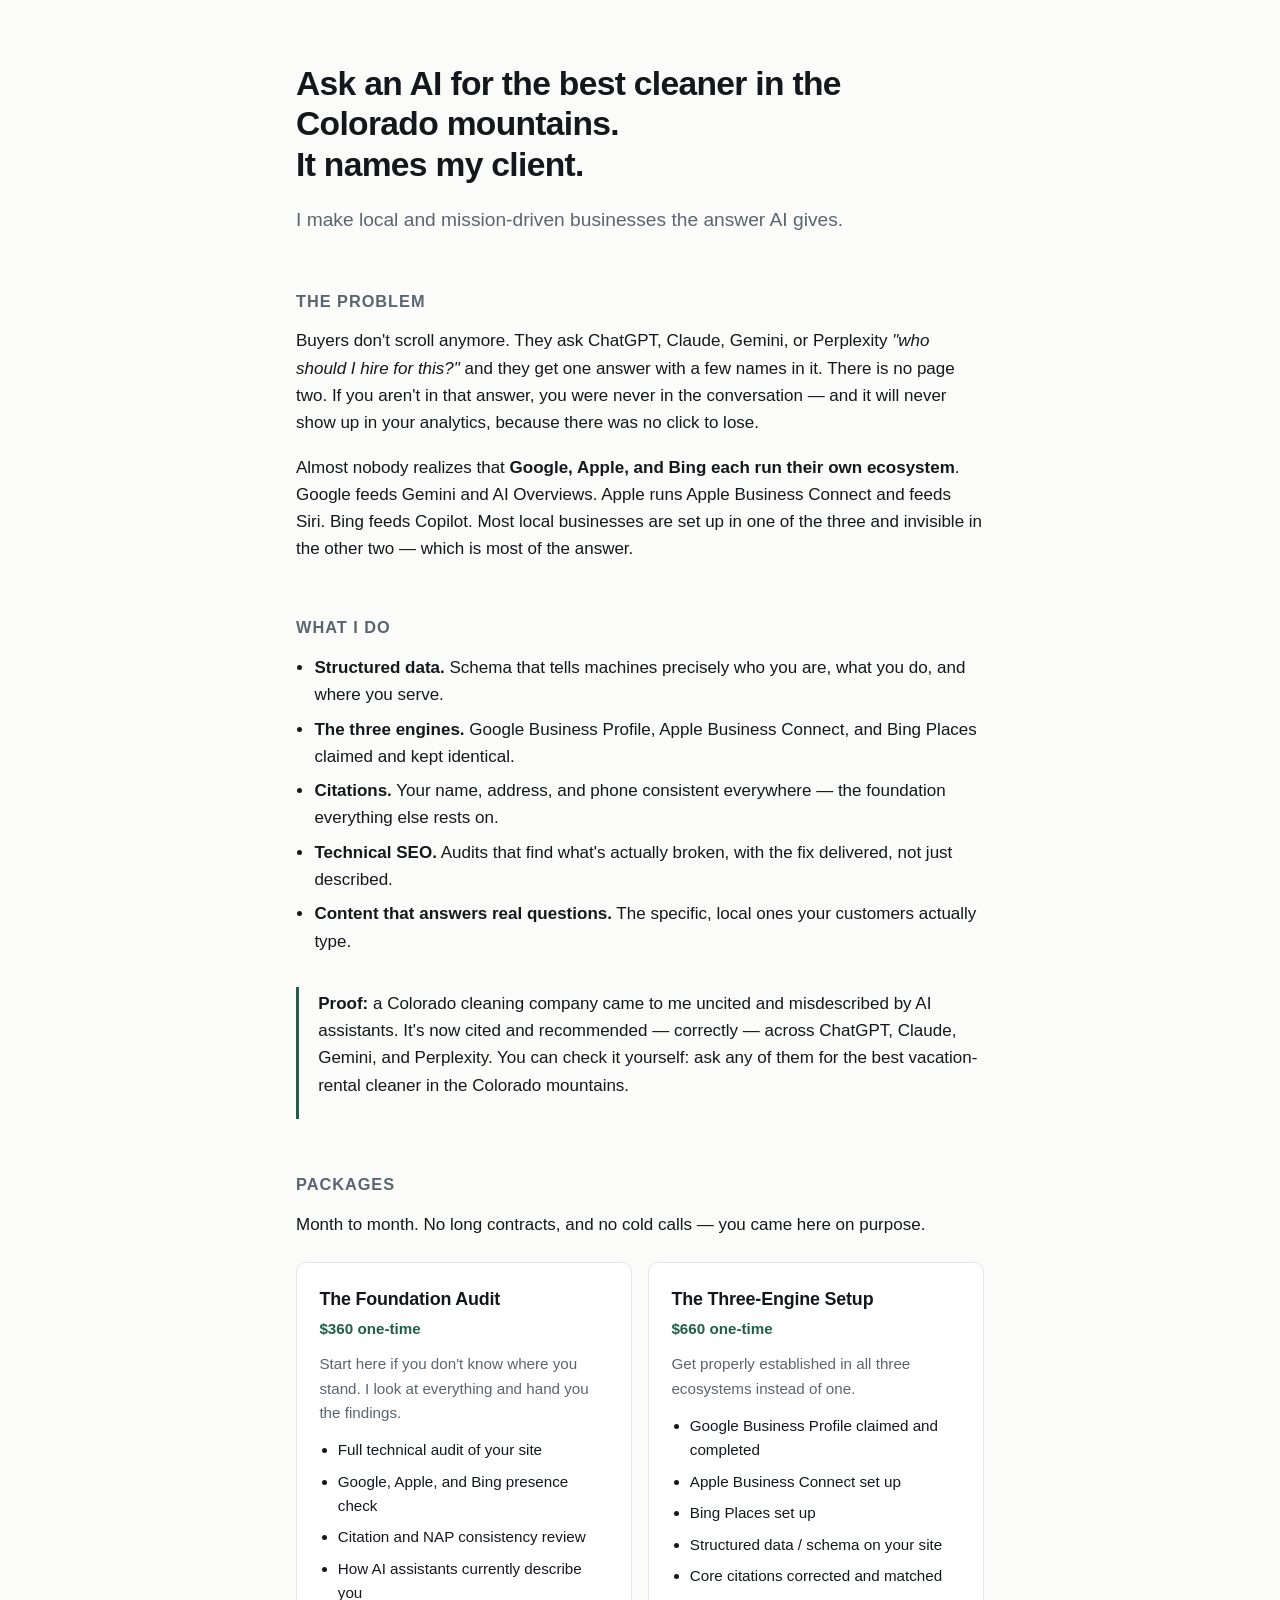
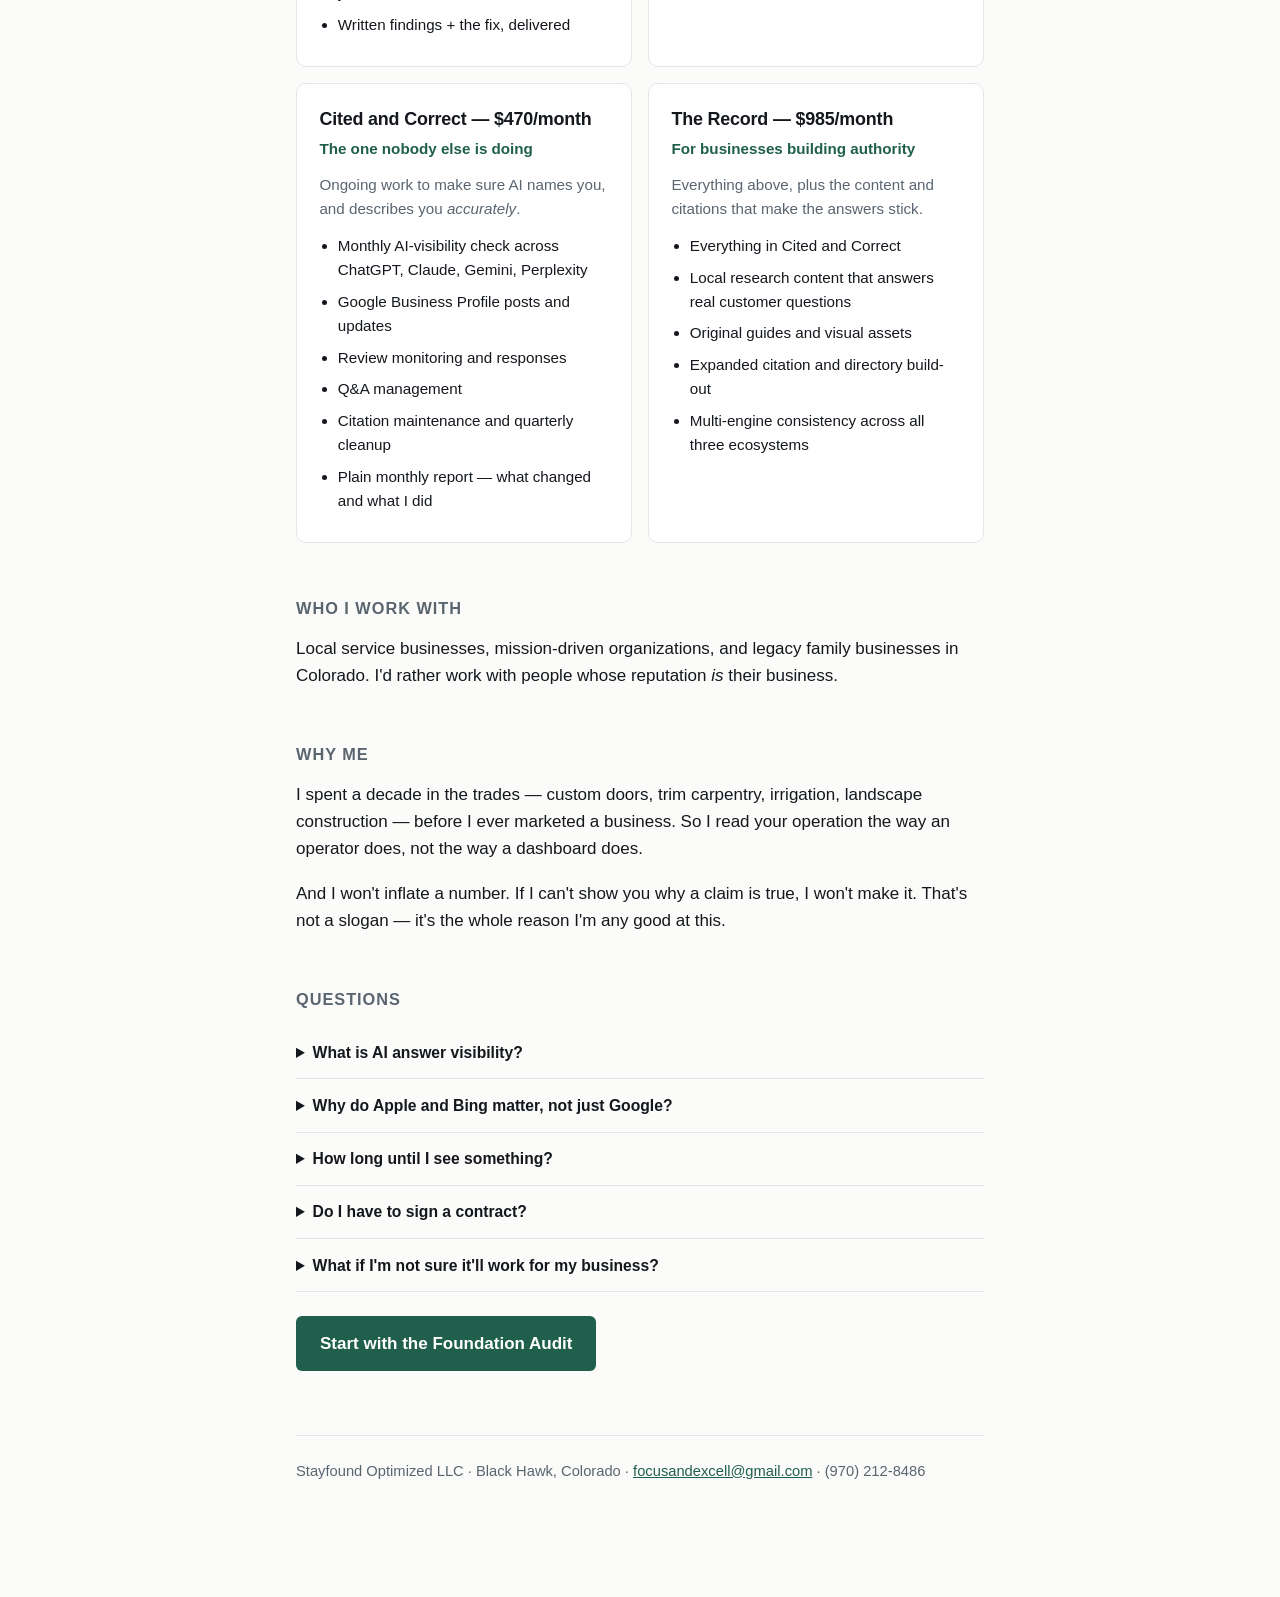
==== index.html @ 5e04b339 "site: initial import of the Stayfound Optimized site Static site for stayfoundoptimized.com: index.h" ====
<!DOCTYPE html>
<html lang="en">
<head>
<meta charset="utf-8">
<meta name="viewport" content="width=device-width, initial-scale=1">
<title>Stayfound Optimized — AI Search Visibility &amp; Local SEO for Colorado Businesses</title>
<meta name="description" content="I make local and mission-driven Colorado businesses the answer AI gives — Google, Apple, and Bing. Cited and correctly described across ChatGPT, Claude, Gemini, and Perplexity.">
<link rel="canonical" href="https://stayfoundoptimized.com/">

<!--
  SCHEMA NOTES — this block is the whole ballgame for AI citation.
  To add prices: in the OfferCatalog below, add to each Offer:
      "priceSpecification": { "@type": "UnitPriceSpecification",
        "price": 450, "priceCurrency": "USD", "unitText": "MONTH" }
  then delete the corresponding visible [ $ PRICE ] text above.
  Add real profile URLs to "sameAs" once they exist — do not list pages that don't.
-->
<script type="application/ld+json">
{
  "@context": "https://schema.org",
  "@graph": [
    {
      "@type": "ProfessionalService",
      "@id": "https://stayfoundoptimized.com/#business",
      "name": "Stayfound Optimized LLC",
      "alternateName": "Stayfound Optimized",
      "description": "AI search visibility, answer engine optimization, and local SEO for local service businesses, mission-driven organizations, and legacy family businesses in Colorado.",
      "url": "https://stayfoundoptimized.com/",
      "email": "focusandexcell@gmail.com",
      "telephone": "+1-970-212-8486",
      "foundingDate": "2025-09-08",
      "priceRange": "$$",
      "currenciesAccepted": "USD",
      "address": { "@type": "PostalAddress", "addressLocality": "Black Hawk", "addressRegion": "CO", "addressCountry": "US" },
      "areaServed": [
        { "@type": "State", "name": "Colorado" },
        { "@type": "AdministrativeArea", "name": "Gilpin County" },
        { "@type": "AdministrativeArea", "name": "Boulder County" },
        { "@type": "AdministrativeArea", "name": "Clear Creek County" }
      ],
      "founder": { "@id": "https://stayfoundoptimized.com/#chris" },
      "knowsAbout": [
        "Answer Engine Optimization", "Generative Engine Optimization", "Local SEO",
        "Google Business Profile", "Apple Business Connect", "Bing Places",
        "Structured Data", "JSON-LD", "Citation Management", "Technical SEO", "Content Strategy"
      ],
      "sameAs": [],
      "hasOfferCatalog": {
        "@type": "OfferCatalog",
        "name": "Services",
        "itemListElement": [
          { "@type": "Offer", "priceSpecification": { "@type": "UnitPriceSpecification", "price": 360, "priceCurrency": "USD" }, "itemOffered": { "@type": "Service", "name": "The Foundation Audit", "description": "One-time technical audit: structured data, Google/Apple/Bing presence, citation and NAP consistency, with the fix delivered rather than described.", "provider": { "@id": "https://stayfoundoptimized.com/#business" } } },
          { "@type": "Offer", "priceSpecification": { "@type": "UnitPriceSpecification", "price": 660, "priceCurrency": "USD" }, "itemOffered": { "@type": "Service", "name": "The Three-Engine Setup", "description": "Google Business Profile, Apple Business Connect, and Bing Places claimed, completed, and kept consistent.", "provider": { "@id": "https://stayfoundoptimized.com/#business" } } },
          { "@type": "Offer", "priceSpecification": { "@type": "UnitPriceSpecification", "price": 470, "priceCurrency": "USD", "unitText": "MONTH" }, "itemOffered": { "@type": "Service", "name": "Cited and Correct", "description": "Ongoing monitoring and maintenance of how AI assistants describe and recommend the business across ChatGPT, Claude, Gemini, and Perplexity.", "provider": { "@id": "https://stayfoundoptimized.com/#business" } } },
          { "@type": "Offer", "priceSpecification": { "@type": "UnitPriceSpecification", "price": 985, "priceCurrency": "USD", "unitText": "MONTH" }, "itemOffered": { "@type": "Service", "name": "The Record", "description": "Content and authority work: local research, structured answers to real customer questions, and the citations that make those answers findable.", "provider": { "@id": "https://stayfoundoptimized.com/#business" } } }
        ]
      }
    },
    {
      "@type": "Person",
      "@id": "https://stayfoundoptimized.com/#chris",
      "name": "Chris Bruyette",
      "jobTitle": "Founder",
      "worksFor": { "@id": "https://stayfoundoptimized.com/#business" },
      "knowsAbout": ["Search Engine Optimization", "Answer Engine Optimization", "Local Search", "Structured Data"]
    },
    {
      "@type": "WebSite",
      "@id": "https://stayfoundoptimized.com/#website",
      "url": "https://stayfoundoptimized.com/",
      "name": "Stayfound Optimized",
      "publisher": { "@id": "https://stayfoundoptimized.com/#business" },
      "inLanguage": "en-US"
    },
    {
      "@type": "WebPage",
      "@id": "https://stayfoundoptimized.com/#webpage",
      "url": "https://stayfoundoptimized.com/",
      "name": "Stayfound Optimized — AI Search Visibility & Local SEO",
      "isPartOf": { "@id": "https://stayfoundoptimized.com/#website" },
      "about": { "@id": "https://stayfoundoptimized.com/#business" },
      "breadcrumb": { "@id": "https://stayfoundoptimized.com/#breadcrumb" }
    },
    {
      "@type": "BreadcrumbList",
      "@id": "https://stayfoundoptimized.com/#breadcrumb",
      "itemListElement": [
        { "@type": "ListItem", "position": 1, "name": "Home", "item": "https://stayfoundoptimized.com/" }
      ]
    },
    {
      "@type": "FAQPage",
      "@id": "https://stayfoundoptimized.com/#faq",
      "mainEntity": [
        { "@type": "Question", "name": "What is AI answer visibility?",
          "acceptedAnswer": { "@type": "Answer", "text": "When someone asks an AI assistant for a recommendation, it gives one answer with a short list of names instead of ten links. Whether a business is in that list, and whether the description is accurate, depends on signals the assistant can verify: consistent listings, structured data, reviews, and content that answers the question directly. Stayfound Optimized manages those signals." } },
        { "@type": "Question", "name": "Why do Apple Business Connect and Bing Places matter, not just Google?",
          "acceptedAnswer": { "@type": "Answer", "text": "Because Siri and Copilot do not read Google. They read Apple Business Connect and Bing Places. Google feeds Gemini and AI Overviews, Apple feeds Siri, and Bing feeds Copilot. A business that is perfect on Google and absent on the other two is invisible to a large share of voice and AI searches, and most owners have never been told." } },
        { "@type": "Question", "name": "How long does it take to see results?",
          "acceptedAnswer": { "@type": "Answer", "text": "Established signals can shift within 30 to 60 days, and real movement typically lands inside 90 days. Any provider promising a specific ranking next week is guessing or misrepresenting." } },
        { "@type": "Question", "name": "Is there a contract?",
          "acceptedAnswer": { "@type": "Answer", "text": "No. Services are month to month with no long-term contract, because the work should earn its place every month." } },
        { "@type": "Question", "name": "What if I am not sure this will work for my business?",
          "acceptedAnswer": { "@type": "Answer", "text": "Start with the Foundation Audit. It is a one-time engagement that shows where the business actually stands, and the client owns the findings whether or not the relationship continues." } }
      ]
    }
  ]
}
</script>

<style>
  :root { --ink:#14181d; --muted:#5a6570; --line:#e3e7eb; --accent:#1f5f4b; --bg:#fbfbfa; --card:#fff; }
  * { box-sizing:border-box; }
  body { margin:0; background:var(--bg); color:var(--ink);
         font:17px/1.6 -apple-system,BlinkMacSystemFont,"Segoe UI",Roboto,Helvetica,Arial,sans-serif;
         -webkit-font-smoothing:antialiased; }
  .wrap { max-width:46rem; margin:0 auto; padding:4rem 1.5rem 6rem; }
  h1 { font-size:2.1rem; line-height:1.2; letter-spacing:-.02em; margin:0 0 1.25rem; }
  h2 { font-size:1.02rem; letter-spacing:.06em; text-transform:uppercase; color:var(--muted);
       margin:3.25rem 0 .85rem; font-weight:600; }
  p { margin:0 0 1.1rem; }
  .lede { font-size:1.2rem; color:var(--muted); }
  .proof { border-left:3px solid var(--accent); padding:.2rem 0 .2rem 1.2rem; margin:2rem 0; }
  ul { padding-left:1.15rem; margin:0 0 1.1rem; }
  li { margin-bottom:.45rem; }
  .cta { display:inline-block; margin-top:1.5rem; background:var(--accent); color:#fff;
         text-decoration:none; padding:.85rem 1.5rem; border-radius:6px; font-weight:600; }
  .cta:hover { background:#17483a; }
  .tiers { display:grid; gap:1rem; margin:1.5rem 0 0; }
  .tier { background:var(--card); border:1px solid var(--line); border-radius:10px; padding:1.35rem 1.4rem; }
  .tier h3 { margin:0 0 .2rem; font-size:1.12rem; letter-spacing:-.01em; }
  .tier .price { color:var(--accent); font-weight:600; margin:0 0 .7rem; font-size:.95rem; }
  .tier p { font-size:.95rem; color:var(--muted); margin:0 0 .8rem; }
  .tier ul { font-size:.95rem; margin:0; }
  .flag { background:#fff8e6; border:1px solid #f0dfae; border-radius:8px; padding:1rem 1.15rem;
          font-size:.92rem; margin:1.5rem 0 0; }
  details { border-bottom:1px solid var(--line); padding:.85rem 0; }
  summary { cursor:pointer; font-weight:600; font-size:.98rem; }
  details p { margin:.7rem 0 0; font-size:.95rem; color:var(--muted); }
  footer { margin-top:4rem; padding-top:1.5rem; border-top:1px solid var(--line);
           color:var(--muted); font-size:.92rem; }
  a { color:var(--accent); }
  @media (min-width:640px){ .tiers { grid-template-columns:1fr 1fr; } }
</style>
</head>
<body>
<main class="wrap">

  <h1>Ask an AI for the best cleaner in the Colorado mountains.<br>It names my client.</h1>
  <p class="lede">I make local and mission-driven businesses the answer AI gives.</p>

  <h2>The problem</h2>
  <p>Buyers don't scroll anymore. They ask ChatGPT, Claude, Gemini, or Perplexity
     <em>"who should I hire for this?"</em> and they get one answer with a few names in it.
     There is no page two. If you aren't in that answer, you were never in the conversation —
     and it will never show up in your analytics, because there was no click to lose.</p>
  <p>Almost nobody realizes that <strong>Google, Apple, and Bing each run their own ecosystem</strong>.
     Google feeds Gemini and AI Overviews. Apple runs Apple Business Connect and feeds Siri.
     Bing feeds Copilot. Most local businesses are set up in one of the three and invisible in the
     other two — which is most of the answer.</p>

  <h2>What I do</h2>
  <ul>
    <li><strong>Structured data.</strong> Schema that tells machines precisely who you are, what you do, and where you serve.</li>
    <li><strong>The three engines.</strong> Google Business Profile, Apple Business Connect, and Bing Places claimed and kept identical.</li>
    <li><strong>Citations.</strong> Your name, address, and phone consistent everywhere — the foundation everything else rests on.</li>
    <li><strong>Technical SEO.</strong> Audits that find what's actually broken, with the fix delivered, not just described.</li>
    <li><strong>Content that answers real questions.</strong> The specific, local ones your customers actually type.</li>
  </ul>

  <div class="proof">
    <p><strong>Proof:</strong> a Colorado cleaning company came to me uncited and misdescribed by AI
       assistants. It's now cited and recommended — correctly — across ChatGPT, Claude, Gemini, and
       Perplexity. You can check it yourself: ask any of them for the best vacation-rental cleaner
       in the Colorado mountains.</p>
  </div>

  <h2>Packages</h2>
  <p>Month to month. No long contracts, and no cold calls — you came here on purpose.</p>

  <div class="tiers">
    <div class="tier">
      <h3>The Foundation Audit</h3>
      <p class="price">$360 one-time</p>
      <p>Start here if you don't know where you stand. I look at everything and hand you the findings.</p>
      <ul>
        <li>Full technical audit of your site</li>
        <li>Google, Apple, and Bing presence check</li>
        <li>Citation and NAP consistency review</li>
        <li>How AI assistants currently describe you</li>
        <li>Written findings + the fix, delivered</li>
      </ul>
    </div>

    <div class="tier">
      <h3>The Three-Engine Setup</h3>
      <p class="price">$660 one-time</p>
      <p>Get properly established in all three ecosystems instead of one.</p>
      <ul>
        <li>Google Business Profile claimed and completed</li>
        <li>Apple Business Connect set up</li>
        <li>Bing Places set up</li>
        <li>Structured data / schema on your site</li>
        <li>Core citations corrected and matched</li>
      </ul>
    </div>

    <div class="tier">
      <h3>Cited and Correct — $470/month</h3>
      <p class="price">The one nobody else is doing</p>
      <p>Ongoing work to make sure AI names you, and describes you <em>accurately</em>.</p>
      <ul>
        <li>Monthly AI-visibility check across ChatGPT, Claude, Gemini, Perplexity</li>
        <li>Google Business Profile posts and updates</li>
        <li>Review monitoring and responses</li>
        <li>Q&amp;A management</li>
        <li>Citation maintenance and quarterly cleanup</li>
        <li>Plain monthly report — what changed and what I did</li>
      </ul>
    </div>

    <div class="tier">
      <h3>The Record — $985/month</h3>
      <p class="price">For businesses building authority</p>
      <p>Everything above, plus the content and citations that make the answers stick.</p>
      <ul>
        <li>Everything in Cited and Correct</li>
        <li>Local research content that answers real customer questions</li>
        <li>Original guides and visual assets</li>
        <li>Expanded citation and directory build-out</li>
        <li>Multi-engine consistency across all three ecosystems</li>
      </ul>
    </div>
  </div>

  

  <h2>Who I work with</h2>
  <p>Local service businesses, mission-driven organizations, and legacy family businesses in
     Colorado. I'd rather work with people whose reputation <em>is</em> their business.</p>

  <h2>Why me</h2>
  <p>I spent a decade in the trades — custom doors, trim carpentry, irrigation, landscape
     construction — before I ever marketed a business. So I read your operation the way an
     operator does, not the way a dashboard does.</p>
  <p>And I won't inflate a number. If I can't show you why a claim is true, I won't make it.
     That's not a slogan — it's the whole reason I'm any good at this.</p>

  <h2>Questions</h2>
  <details><summary>What is AI answer visibility?</summary>
    <p>When someone asks an AI assistant for a recommendation, it gives one answer with a short list
       of names instead of ten links. Whether you're in that list — and whether the description is
       accurate — depends on signals the assistant can verify: consistent listings, structured data,
       reviews, and content that answers the question directly. That's what I manage.</p></details>
  <details><summary>Why do Apple and Bing matter, not just Google?</summary>
    <p>Siri and Copilot don't read Google. They read Apple Business Connect and Bing Places. A
       business that's perfect on Google and absent on the other two is invisible to a large share of
       voice and AI searches, and most owners have never been told.</p></details>
  <details><summary>How long until I see something?</summary>
    <p>Established signals can shift in 30 to 60 days; real movement typically lands inside 90.
       Anyone promising you a specific ranking next week is guessing or lying.</p></details>
  <details><summary>Do I have to sign a contract?</summary>
    <p>No. Month to month. I'd rather earn it every month than lock you in.</p></details>
  <details><summary>What if I'm not sure it'll work for my business?</summary>
    <p>Start with the Foundation Audit. It's one-time, it tells you where you actually stand, and you
       own the findings whether or not we keep working together.</p></details>

  <a class="cta" href="mailto:focusandexcell@gmail.com?subject=Foundation%20Audit">Start with the Foundation Audit</a>

  <footer>
    <p>Stayfound Optimized LLC · Black Hawk, Colorado ·
       <a href="mailto:focusandexcell@gmail.com">focusandexcell@gmail.com</a> ·
       (970) 212-8486</p>
  </footer>

</main>
</body>
</html>
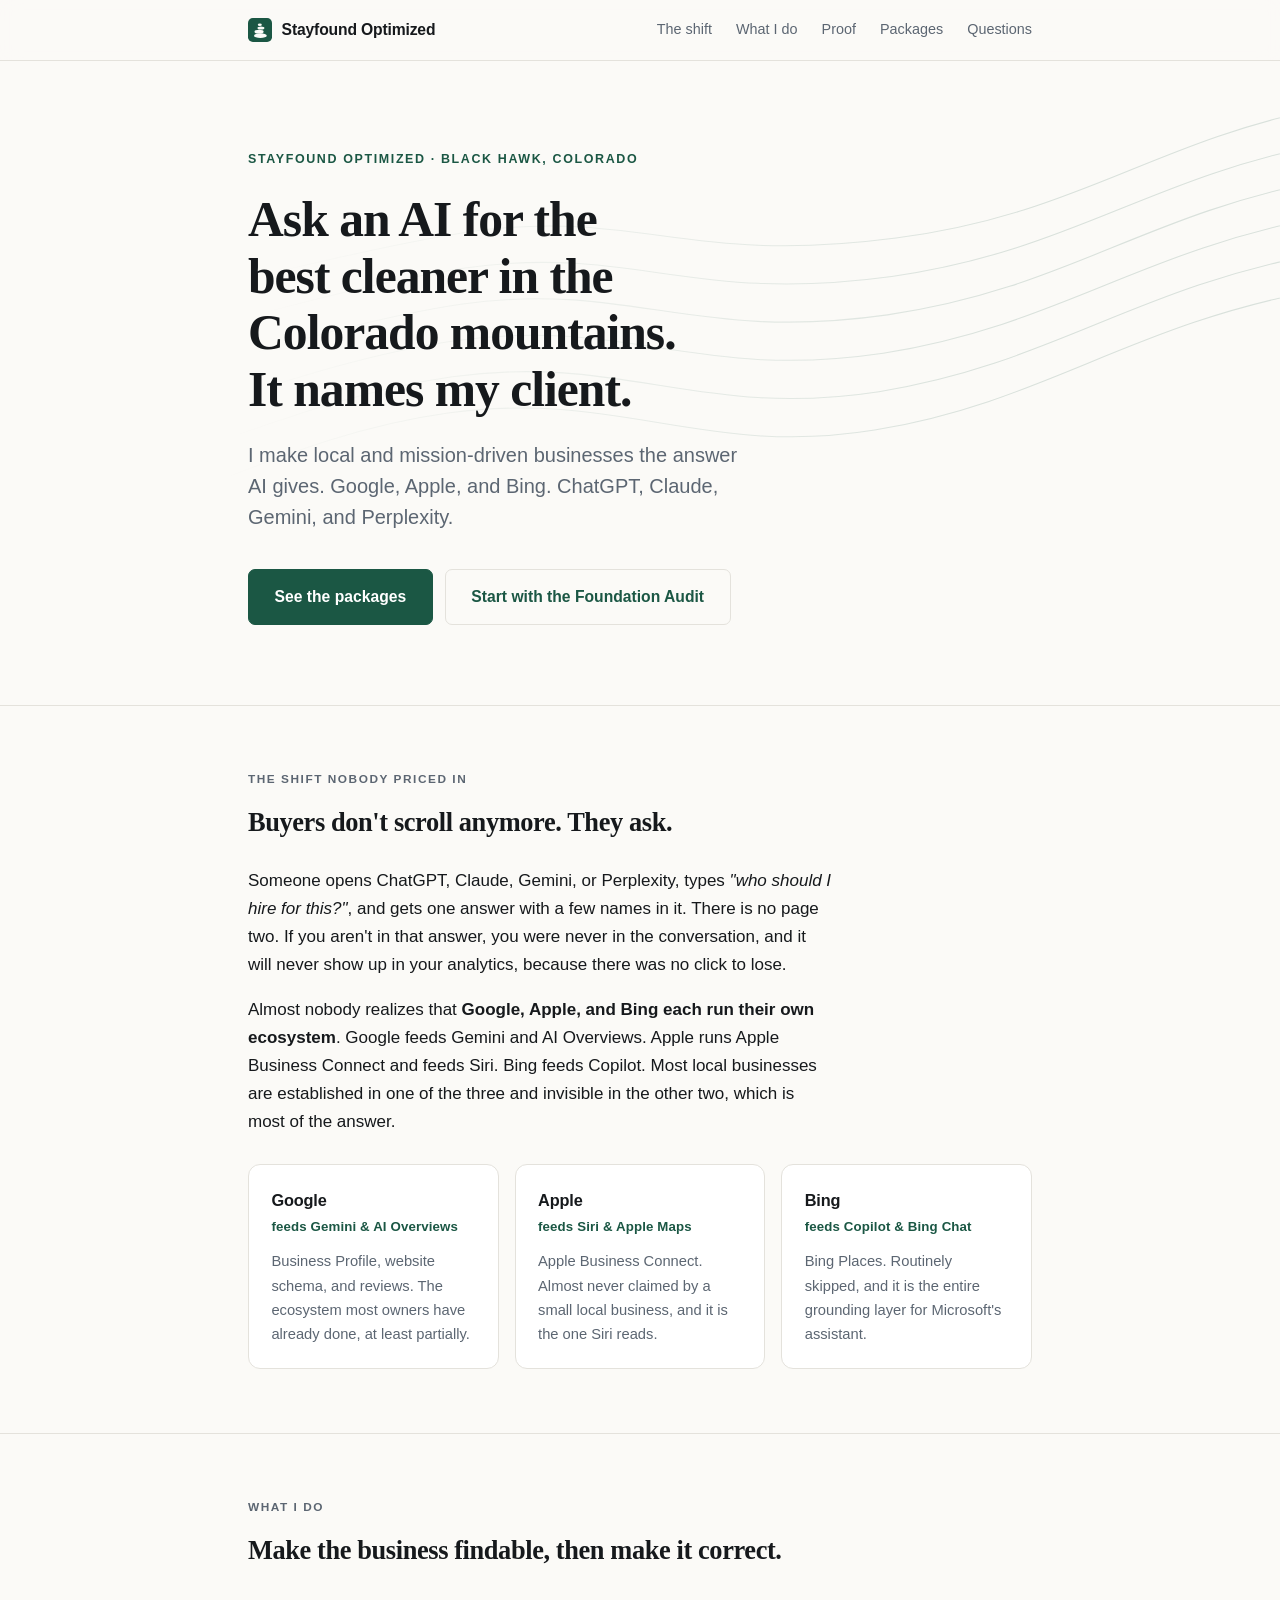
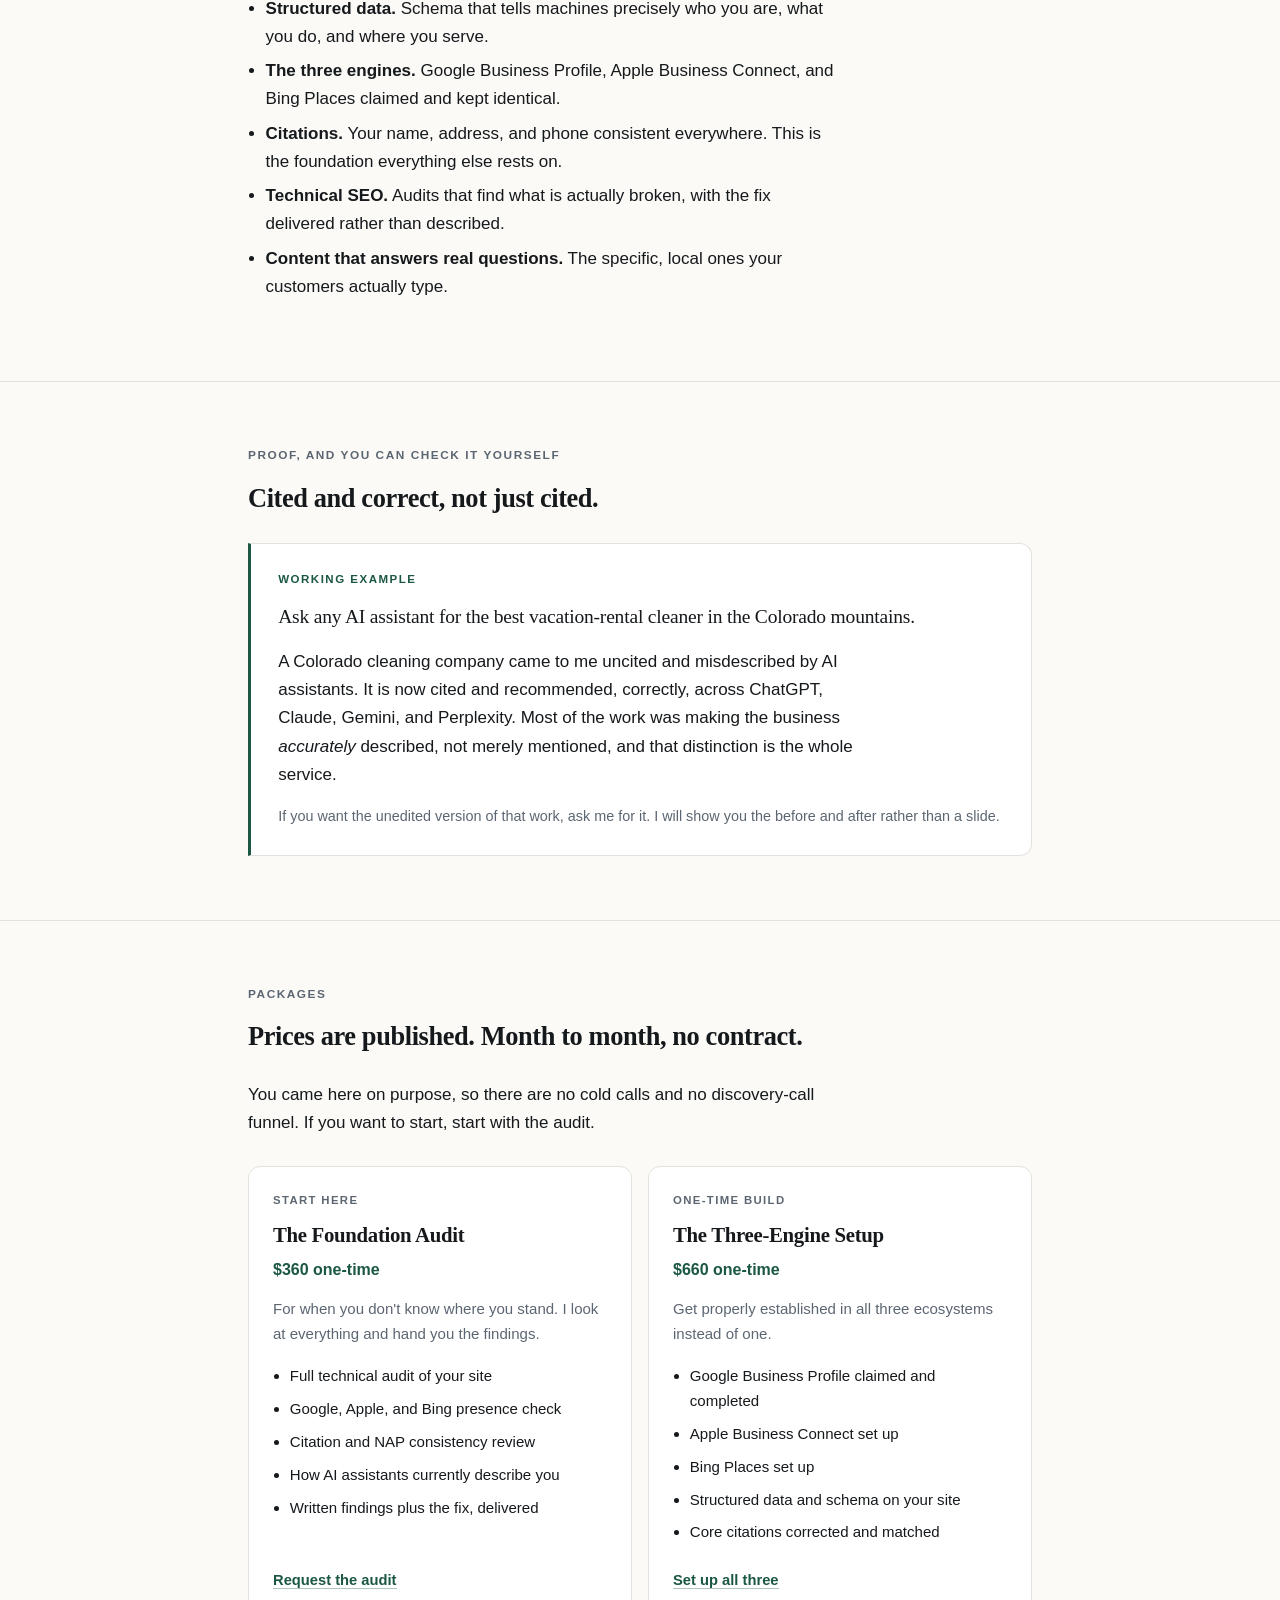
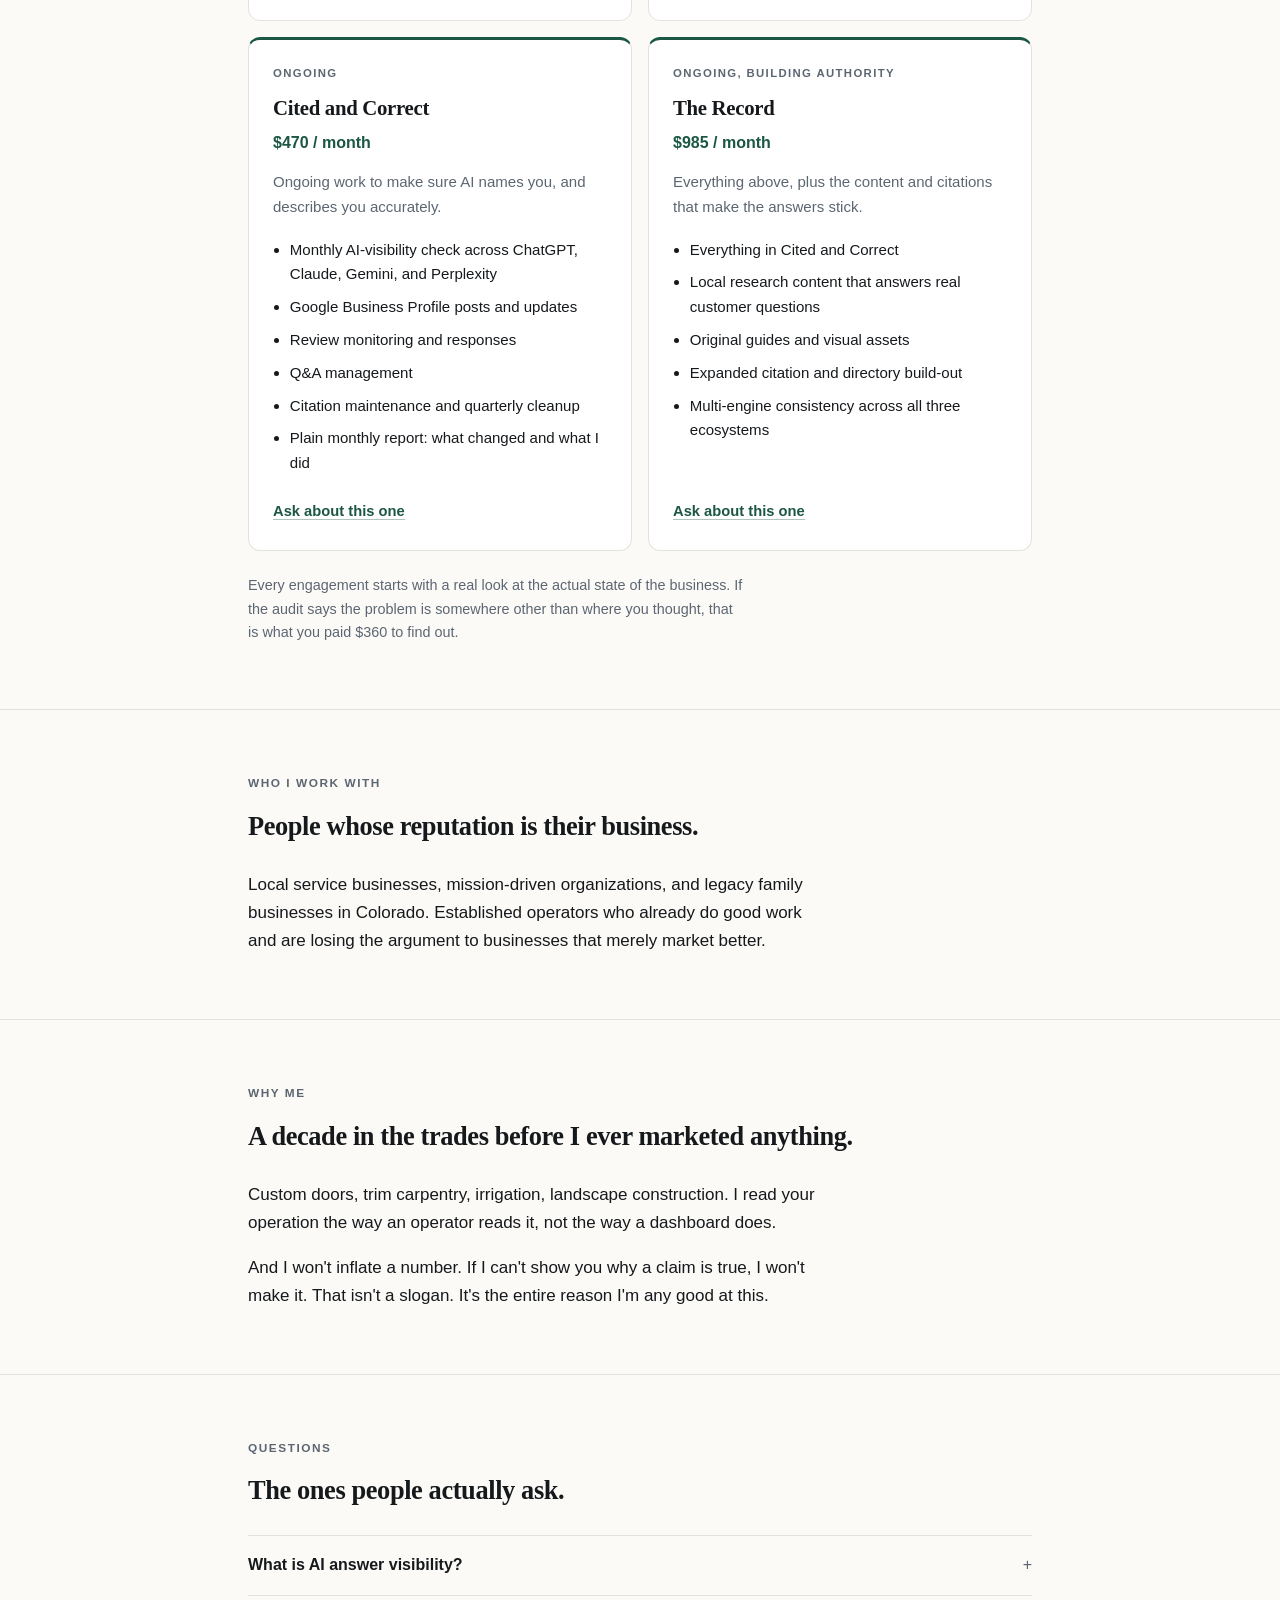
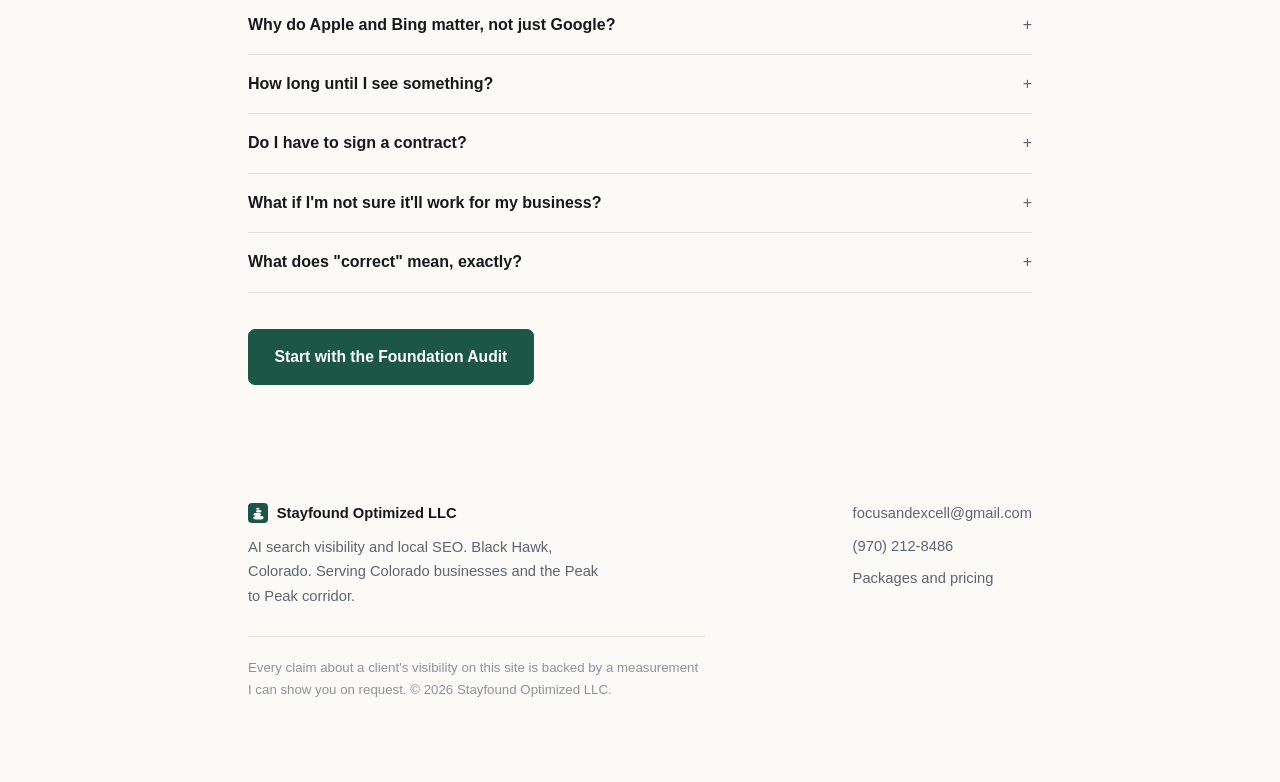
==== commit c0792dd9: "design pass: identity, structure, and the correctness fixes - Add a visual identity: cairn mark (fav" ====
--- a/index.html
+++ b/index.html
@@ -3,17 +3,34 @@
 <head>
 <meta charset="utf-8">
 <meta name="viewport" content="width=device-width, initial-scale=1">
-<title>Stayfound Optimized — AI Search Visibility &amp; Local SEO for Colorado Businesses</title>
-<meta name="description" content="I make local and mission-driven Colorado businesses the answer AI gives — Google, Apple, and Bing. Cited and correctly described across ChatGPT, Claude, Gemini, and Perplexity.">
+<title>Stayfound Optimized | AI Search Visibility and Local SEO for Colorado Businesses</title>
+<meta name="description" content="I make local and mission-driven Colorado businesses the answer AI gives. Google, Apple, and Bing. Cited and correctly described across ChatGPT, Claude, Gemini, and Perplexity.">
 <link rel="canonical" href="https://stayfoundoptimized.com/">
 
+<link rel="icon" href="/favicon.svg" type="image/svg+xml">
+<link rel="apple-touch-icon" href="/apple-touch-icon.png">
+<meta name="theme-color" content="#1B5744">
+
+<meta property="og:type" content="website">
+<meta property="og:site_name" content="Stayfound Optimized">
+<meta property="og:title" content="Stayfound Optimized: the answer AI gives">
+<meta property="og:description" content="I make local and mission-driven Colorado businesses the answer AI gives, across Google, Apple, Bing, ChatGPT, Claude, Gemini, and Perplexity.">
+<meta property="og:url" content="https://stayfoundoptimized.com/">
+<meta property="og:image" content="https://stayfoundoptimized.com/og.png">
+<meta property="og:image:width" content="1200">
+<meta property="og:image:height" content="630">
+<meta property="og:locale" content="en_US">
+<meta name="twitter:card" content="summary_large_image">
+<meta name="twitter:title" content="Stayfound Optimized: the answer AI gives">
+<meta name="twitter:description" content="AI search visibility and local SEO for Colorado businesses. Cited and correct.">
+<meta name="twitter:image" content="https://stayfoundoptimized.com/og.png">
+
 <!--
-  SCHEMA NOTES — this block is the whole ballgame for AI citation.
-  To add prices: in the OfferCatalog below, add to each Offer:
-      "priceSpecification": { "@type": "UnitPriceSpecification",
-        "price": 450, "priceCurrency": "USD", "unitText": "MONTH" }
-  then delete the corresponding visible [ $ PRICE ] text above.
-  Add real profile URLs to "sameAs" once they exist — do not list pages that don't.
+  SCHEMA NOTES
+  - Every @id below must resolve on the live domain. All are domain-absolute by design,
+    so the entity survives the move from the github.io preview URL to stayfoundoptimized.com.
+  - sameAs stays empty until real profiles exist. An empty array is honest; a fabricated one is a claim.
+  - Before adding a page, add its URL here and to sitemap.xml. Schema must describe what is actually live.
 -->
 <script type="application/ld+json">
 {
@@ -26,6 +43,8 @@
       "alternateName": "Stayfound Optimized",
       "description": "AI search visibility, answer engine optimization, and local SEO for local service businesses, mission-driven organizations, and legacy family businesses in Colorado.",
       "url": "https://stayfoundoptimized.com/",
+      "logo": "https://stayfoundoptimized.com/og.png",
+      "image": "https://stayfoundoptimized.com/og.png",
       "email": "focusandexcell@gmail.com",
       "telephone": "+1-970-212-8486",
       "foundingDate": "2025-09-08",
@@ -76,7 +95,7 @@
       "@type": "WebPage",
       "@id": "https://stayfoundoptimized.com/#webpage",
       "url": "https://stayfoundoptimized.com/",
-      "name": "Stayfound Optimized — AI Search Visibility & Local SEO",
+      "name": "Stayfound Optimized: AI Search Visibility and Local SEO",
       "isPartOf": { "@id": "https://stayfoundoptimized.com/#website" },
       "about": { "@id": "https://stayfoundoptimized.com/#business" },
       "breadcrumb": { "@id": "https://stayfoundoptimized.com/#breadcrumb" }
@@ -101,7 +120,9 @@
         { "@type": "Question", "name": "Is there a contract?",
           "acceptedAnswer": { "@type": "Answer", "text": "No. Services are month to month with no long-term contract, because the work should earn its place every month." } },
         { "@type": "Question", "name": "What if I am not sure this will work for my business?",
-          "acceptedAnswer": { "@type": "Answer", "text": "Start with the Foundation Audit. It is a one-time engagement that shows where the business actually stands, and the client owns the findings whether or not the relationship continues." } }
+          "acceptedAnswer": { "@type": "Answer", "text": "Start with the Foundation Audit. It is a one-time engagement that shows where the business actually stands, and the client owns the findings whether or not the relationship continues." } },
+        { "@type": "Question", "name": "What does correct mean, exactly?",
+          "acceptedAnswer": { "@type": "Answer", "text": "It means the assistant describes you the way you would describe yourself: right services, right area, right hours, no invented facts, no stale address, and no competitor's details bleeding into your listing. Being named and being described correctly are two different problems, and the second one is harder." } }
       ]
     }
   ]
@@ -109,170 +130,370 @@
 </script>
 
 <style>
-  :root { --ink:#14181d; --muted:#5a6570; --line:#e3e7eb; --accent:#1f5f4b; --bg:#fbfbfa; --card:#fff; }
-  * { box-sizing:border-box; }
-  body { margin:0; background:var(--bg); color:var(--ink);
-         font:17px/1.6 -apple-system,BlinkMacSystemFont,"Segoe UI",Roboto,Helvetica,Arial,sans-serif;
-         -webkit-font-smoothing:antialiased; }
-  .wrap { max-width:46rem; margin:0 auto; padding:4rem 1.5rem 6rem; }
-  h1 { font-size:2.1rem; line-height:1.2; letter-spacing:-.02em; margin:0 0 1.25rem; }
-  h2 { font-size:1.02rem; letter-spacing:.06em; text-transform:uppercase; color:var(--muted);
-       margin:3.25rem 0 .85rem; font-weight:600; }
-  p { margin:0 0 1.1rem; }
-  .lede { font-size:1.2rem; color:var(--muted); }
-  .proof { border-left:3px solid var(--accent); padding:.2rem 0 .2rem 1.2rem; margin:2rem 0; }
-  ul { padding-left:1.15rem; margin:0 0 1.1rem; }
-  li { margin-bottom:.45rem; }
-  .cta { display:inline-block; margin-top:1.5rem; background:var(--accent); color:#fff;
-         text-decoration:none; padding:.85rem 1.5rem; border-radius:6px; font-weight:600; }
-  .cta:hover { background:#17483a; }
-  .tiers { display:grid; gap:1rem; margin:1.5rem 0 0; }
-  .tier { background:var(--card); border:1px solid var(--line); border-radius:10px; padding:1.35rem 1.4rem; }
-  .tier h3 { margin:0 0 .2rem; font-size:1.12rem; letter-spacing:-.01em; }
-  .tier .price { color:var(--accent); font-weight:600; margin:0 0 .7rem; font-size:.95rem; }
-  .tier p { font-size:.95rem; color:var(--muted); margin:0 0 .8rem; }
-  .tier ul { font-size:.95rem; margin:0; }
-  .flag { background:#fff8e6; border:1px solid #f0dfae; border-radius:8px; padding:1rem 1.15rem;
-          font-size:.92rem; margin:1.5rem 0 0; }
-  details { border-bottom:1px solid var(--line); padding:.85rem 0; }
-  summary { cursor:pointer; font-weight:600; font-size:.98rem; }
-  details p { margin:.7rem 0 0; font-size:.95rem; color:var(--muted); }
-  footer { margin-top:4rem; padding-top:1.5rem; border-top:1px solid var(--line);
-           color:var(--muted); font-size:.92rem; }
-  a { color:var(--accent); }
-  @media (min-width:640px){ .tiers { grid-template-columns:1fr 1fr; } }
+  :root{
+    --paper:#FBFAF7; --ink:#16191C; --muted:#5C6672; --line:#E4E2DC;
+    --pine:#1B5744; --pine-deep:#123A2D; --card:#FFFFFF;
+    --serif: ui-serif, Georgia, "Iowan Old Style", "Palatino Linotype", Palatino, "Times New Roman", serif;
+    --sans: -apple-system, BlinkMacSystemFont, "Segoe UI", Roboto, Helvetica, Arial, sans-serif;
+  }
+  *{box-sizing:border-box}
+  html{-webkit-text-size-adjust:100%}
+  body{margin:0;background:var(--paper);color:var(--ink);font:17px/1.65 var(--sans);-webkit-font-smoothing:antialiased;}
+  a{color:var(--pine)}
+  .shell{max-width:52rem;margin:0 auto;padding:0 1.5rem}
+
+  /* ---------- masthead ---------- */
+  header.bar{position:sticky;top:0;z-index:20;background:rgba(251,250,247,.86);backdrop-filter:saturate(180%) blur(10px);border-bottom:1px solid var(--line)}
+  .bar .shell{display:flex;align-items:center;justify-content:space-between;gap:1rem;height:3.75rem}
+  .brand{display:flex;align-items:center;gap:.6rem;text-decoration:none;color:var(--ink);font-weight:650;letter-spacing:-.01em;font-size:.98rem;white-space:nowrap}
+  .brand svg{flex:none}
+  nav.links{display:flex;gap:1.5rem;font-size:.9rem}
+  nav.links a{color:var(--muted);text-decoration:none}
+  nav.links a:hover{color:var(--pine)}
+  @media (max-width:700px){ nav.links{display:none} }
+
+  /* ---------- hero ---------- */
+  .hero{position:relative;overflow:hidden;border-bottom:1px solid var(--line)}
+  .hero .topo{position:absolute;inset:0;opacity:.5;pointer-events:none;
+    -webkit-mask-image:linear-gradient(103deg,transparent 0 22%,rgba(0,0,0,.45) 46%,#000 76%);
+    mask-image:linear-gradient(103deg,transparent 0 22%,rgba(0,0,0,.45) 46%,#000 76%)}
+  .hero .shell{position:relative;padding:5.5rem 1.5rem 5rem}
+  .eyebrow{font-size:.78rem;letter-spacing:.13em;text-transform:uppercase;color:var(--pine);font-weight:650;margin:0 0 1.4rem}
+  h1{text-wrap:balance;font-family:var(--serif);font-weight:600;font-size:clamp(2rem,5.2vw,3.1rem);line-height:1.14;letter-spacing:-.02em;margin:0 0 1.35rem;max-width:22ch}
+  .lede{font-size:clamp(1.05rem,2.2vw,1.25rem);line-height:1.55;color:var(--muted);margin:0;max-width:44ch}
+  .act{margin-top:2.25rem;display:flex;flex-wrap:wrap;gap:.75rem;align-items:center}
+  .cta{display:inline-block;background:var(--pine);color:#fff;text-decoration:none;padding:.9rem 1.6rem;border-radius:7px;font-weight:640;font-size:.98rem;border:1px solid var(--pine)}
+  .cta:hover{background:var(--pine-deep)}
+  .cta.ghost{background:transparent;color:var(--pine);border-color:var(--line)}
+  .cta.ghost:hover{background:rgba(27,87,68,.06);border-color:var(--pine)}
+
+  /* ---------- sections ---------- */
+  section{padding:4rem 0;border-bottom:1px solid var(--line)}
+  section:last-of-type{border-bottom:0}
+  h2{text-wrap:balance;font-family:var(--serif);font-size:1.65rem;font-weight:600;letter-spacing:-.015em;margin:0 0 1.4rem}
+  .kicker{font-size:.74rem;letter-spacing:.13em;text-transform:uppercase;color:var(--muted);font-weight:650;margin:0 0 .7rem}
+  p{margin:0 0 1.05rem;max-width:62ch}
+  .prose p:last-child{margin-bottom:0}
+  ul{padding-left:1.1rem;margin:0 0 1.05rem;max-width:62ch}
+  li{margin-bottom:.4rem}
+  strong{font-weight:660}
+
+  /* ---------- engines ---------- */
+  .engines{display:grid;gap:1rem;margin-top:1.75rem}
+  @media (min-width:700px){ .engines{grid-template-columns:repeat(3,1fr)} }
+  .engine{background:var(--card);border:1px solid var(--line);border-radius:12px;padding:1.35rem 1.4rem}
+  .engine h3{margin:0 0 .15rem;font-size:1.02rem;letter-spacing:-.01em}
+  .engine .feeds{font-size:.83rem;color:var(--pine);font-weight:650;margin:0 0 .7rem;letter-spacing:.01em}
+  .engine p{font-size:.92rem;color:var(--muted);margin:0;max-width:none}
+
+  /* ---------- proof ---------- */
+  .proof{background:var(--card);border:1px solid var(--line);border-left:3px solid var(--pine);border-radius:0 12px 12px 0;padding:1.6rem 1.7rem}
+  .proof p:last-child{margin-bottom:0}
+  .proof .tag{font-size:.72rem;letter-spacing:.13em;text-transform:uppercase;color:var(--pine);font-weight:680;margin:0 0 .8rem}
+  .proof blockquote{margin:0 0 1.1rem;font-family:var(--serif);font-size:1.22rem;line-height:1.5;letter-spacing:-.01em}
+  .howto{font-size:.9rem;color:var(--muted);margin:0;max-width:none}
+
+  /* ---------- tiers ---------- */
+  .tiers{display:grid;gap:1rem;margin-top:1.75rem}
+  @media (min-width:700px){ .tiers{grid-template-columns:1fr 1fr} }
+  .tier{background:var(--card);border:1px solid var(--line);border-radius:12px;padding:1.5rem 1.5rem 1.6rem;display:flex;flex-direction:column}
+  .tier .kind{font-size:.71rem;letter-spacing:.12em;text-transform:uppercase;color:var(--muted);font-weight:680;margin:0 0 .55rem}
+  .tier h3{margin:0 0 .3rem;font-family:var(--serif);font-size:1.3rem;font-weight:600;letter-spacing:-.015em}
+  .tier .price{color:var(--pine);font-weight:680;margin:0 0 .85rem;font-size:1rem}
+  .tier .what{font-size:.94rem;color:var(--muted);margin:0 0 1.1rem}
+  .tier ul{font-size:.94rem;margin:0;padding-left:1.05rem;max-width:none}
+  .tier li{margin-bottom:.5rem}
+  .tier li:last-child{margin-bottom:0}
+  .tier.recurring{border-top:3px solid var(--pine)}
+  .tier .start{margin-top:auto;padding-top:1.3rem}
+  .tier .start a{font-size:.92rem;font-weight:650;text-decoration:none;border-bottom:1px solid rgba(27,87,68,.35)}
+  .note{font-size:.9rem;color:var(--muted);margin:1.4rem 0 0}
+
+  /* ---------- faq ---------- */
+  details{border-bottom:1px solid var(--line);padding:1rem 0}
+  details:first-of-type{border-top:1px solid var(--line)}
+  summary{cursor:pointer;font-weight:640;font-size:1rem;list-style:none}
+  summary::-webkit-details-marker{display:none}
+  summary::after{content:"+";float:right;color:var(--muted);font-weight:400}
+  details[open] summary::after{content:"\2212"}
+  details p{margin:.75rem 0 0;font-size:.95rem;color:var(--muted);max-width:62ch}
+
+  /* ---------- footer ---------- */
+  footer{padding:3.25rem 0 4rem;color:var(--muted);font-size:.92rem}
+  footer .shell{display:flex;flex-wrap:wrap;gap:1.5rem 2.5rem;justify-content:space-between;align-items:flex-start}
+  footer .fcol{max-width:22rem}
+  footer .brandline{display:flex;align-items:center;gap:.55rem;color:var(--ink);font-weight:650;margin-bottom:.6rem}
+  footer a{color:var(--muted);text-decoration:none}
+  footer a:hover{color:var(--pine)}
+  footer .fine{font-size:.83rem;margin-top:1.75rem;padding-top:1.25rem;border-top:1px solid var(--line);color:#8B939C}
+
+  @media (max-width:520px){ .act{flex-direction:column;align-items:stretch} .act .cta{text-align:center} }
+
+  @media (prefers-color-scheme: dark){
+    :root{--paper:#14171A;--ink:#E8EBEE;--muted:#98A2AC;--line:#272B30;--card:#1A1E22;--pine:#7FC3A7;--pine-deep:#5FA98B}
+    .cta{background:#7FC3A7;color:#101315;border-color:#7FC3A7}
+    .cta:hover{background:#5FA98B;color:#101315}
+    .cta.ghost{background:transparent;color:#7FC3A7;border-color:var(--line)}
+    .cta.ghost:hover{background:rgba(127,195,167,.08);border-color:#7FC3A7}
+    header.bar{background:rgba(20,23,26,.86)}
+    .proof{border-left-color:#7FC3A7}
+    .tier.recurring{border-color:#2E3A34}
+    .hero .topo{opacity:.28}
+  }
 </style>
 </head>
 <body>
-<main class="wrap">
-
-  <h1>Ask an AI for the best cleaner in the Colorado mountains.<br>It names my client.</h1>
-  <p class="lede">I make local and mission-driven businesses the answer AI gives.</p>
-
-  <h2>The problem</h2>
-  <p>Buyers don't scroll anymore. They ask ChatGPT, Claude, Gemini, or Perplexity
-     <em>"who should I hire for this?"</em> and they get one answer with a few names in it.
-     There is no page two. If you aren't in that answer, you were never in the conversation —
-     and it will never show up in your analytics, because there was no click to lose.</p>
-  <p>Almost nobody realizes that <strong>Google, Apple, and Bing each run their own ecosystem</strong>.
-     Google feeds Gemini and AI Overviews. Apple runs Apple Business Connect and feeds Siri.
-     Bing feeds Copilot. Most local businesses are set up in one of the three and invisible in the
-     other two — which is most of the answer.</p>
-
-  <h2>What I do</h2>
-  <ul>
-    <li><strong>Structured data.</strong> Schema that tells machines precisely who you are, what you do, and where you serve.</li>
-    <li><strong>The three engines.</strong> Google Business Profile, Apple Business Connect, and Bing Places claimed and kept identical.</li>
-    <li><strong>Citations.</strong> Your name, address, and phone consistent everywhere — the foundation everything else rests on.</li>
-    <li><strong>Technical SEO.</strong> Audits that find what's actually broken, with the fix delivered, not just described.</li>
-    <li><strong>Content that answers real questions.</strong> The specific, local ones your customers actually type.</li>
-  </ul>
-
-  <div class="proof">
-    <p><strong>Proof:</strong> a Colorado cleaning company came to me uncited and misdescribed by AI
-       assistants. It's now cited and recommended — correctly — across ChatGPT, Claude, Gemini, and
-       Perplexity. You can check it yourself: ask any of them for the best vacation-rental cleaner
-       in the Colorado mountains.</p>
+
+<header class="bar">
+  <div class="shell">
+    <a class="brand" href="/">
+      <svg width="24" height="24" viewBox="0 0 64 64" aria-hidden="true">
+        <rect width="64" height="64" rx="13" fill="#1B5744"/>
+        <g fill="#FBFAF7">
+          <ellipse cx="33" cy="47" rx="17" ry="6.1"/>
+          <ellipse cx="29.5" cy="36.4" rx="12.2" ry="5"/>
+          <ellipse cx="34.5" cy="26.6" rx="9.2" ry="4.1"/>
+          <ellipse cx="31.5" cy="18" rx="5.4" ry="3.2"/>
+        </g>
+      </svg>
+      Stayfound Optimized
+    </a>
+    <nav class="links">
+      <a href="#problem">The shift</a>
+      <a href="#work">What I do</a>
+      <a href="#proof">Proof</a>
+      <a href="#packages">Packages</a>
+      <a href="#questions">Questions</a>
+    </nav>
   </div>
-
-  <h2>Packages</h2>
-  <p>Month to month. No long contracts, and no cold calls — you came here on purpose.</p>
-
-  <div class="tiers">
-    <div class="tier">
-      <h3>The Foundation Audit</h3>
-      <p class="price">$360 one-time</p>
-      <p>Start here if you don't know where you stand. I look at everything and hand you the findings.</p>
+</header>
+
+<main>
+
+  <div class="hero">
+    <svg class="topo" viewBox="0 0 1200 520" preserveAspectRatio="none" aria-hidden="true">
+      <g fill="none" stroke="#1B5744" stroke-width="1" opacity=".30">
+        <path d="M-40,470 C160,430 260,352 420,330 C580,308 660,372 820,346 C980,320 1060,246 1240,214"/>
+        <path d="M-40,428 C150,392 268,318 424,296 C584,274 656,336 824,310 C986,284 1064,212 1240,180"/>
+        <path d="M-40,386 C140,354 276,284 428,262 C588,240 652,300 828,274 C992,248 1068,178 1240,146"/>
+        <path d="M-40,344 C130,316 284,250 432,228 C592,206 648,264 832,238 C998,214 1072,144 1240,112"/>
+        <path d="M-40,302 C120,278 292,216 436,194 C596,172 644,228 836,202 C1004,178 1076,110 1240,78"/>
+        <path d="M-40,260 C110,240 300,182 440,160 C600,138 640,192 840,166 C1010,144 1080,76 1240,44"/>
+      </g>
+    </svg>
+    <div class="shell">
+      <p class="eyebrow">Stayfound Optimized · Black Hawk, Colorado</p>
+      <h1>Ask an AI for the best cleaner in the Colorado mountains. It names my client.</h1>
+      <p class="lede">I make local and mission-driven businesses the answer AI gives. Google, Apple, and Bing. ChatGPT, Claude, Gemini, and Perplexity.</p>
+      <div class="act">
+        <a class="cta" href="#packages">See the packages</a>
+        <a class="cta ghost" href="mailto:focusandexcell@gmail.com?subject=Foundation%20Audit">Start with the Foundation Audit</a>
+      </div>
+    </div>
+  </div>
+
+  <section id="problem">
+    <div class="shell prose">
+      <p class="kicker">The shift nobody priced in</p>
+      <h2>Buyers don't scroll anymore. They ask.</h2>
+      <p>Someone opens ChatGPT, Claude, Gemini, or Perplexity, types <em>"who should I hire for this?"</em>, and gets one answer with a few names in it. There is no page two. If you aren't in that answer, you were never in the conversation, and it will never show up in your analytics, because there was no click to lose.</p>
+      <p>Almost nobody realizes that <strong>Google, Apple, and Bing each run their own ecosystem</strong>. Google feeds Gemini and AI Overviews. Apple runs Apple Business Connect and feeds Siri. Bing feeds Copilot. Most local businesses are established in one of the three and invisible in the other two, which is most of the answer.</p>
+
+      <div class="engines">
+        <div class="engine">
+          <h3>Google</h3>
+          <p class="feeds">feeds Gemini &amp; AI Overviews</p>
+          <p>Business Profile, website schema, and reviews. The ecosystem most owners have already done, at least partially.</p>
+        </div>
+        <div class="engine">
+          <h3>Apple</h3>
+          <p class="feeds">feeds Siri &amp; Apple Maps</p>
+          <p>Apple Business Connect. Almost never claimed by a small local business, and it is the one Siri reads.</p>
+        </div>
+        <div class="engine">
+          <h3>Bing</h3>
+          <p class="feeds">feeds Copilot &amp; Bing Chat</p>
+          <p>Bing Places. Routinely skipped, and it is the entire grounding layer for Microsoft's assistant.</p>
+        </div>
+      </div>
+    </div>
+  </section>
+
+  <section id="work">
+    <div class="shell prose">
+      <p class="kicker">What I do</p>
+      <h2>Make the business findable, then make it correct.</h2>
       <ul>
-        <li>Full technical audit of your site</li>
-        <li>Google, Apple, and Bing presence check</li>
-        <li>Citation and NAP consistency review</li>
-        <li>How AI assistants currently describe you</li>
-        <li>Written findings + the fix, delivered</li>
+        <li><strong>Structured data.</strong> Schema that tells machines precisely who you are, what you do, and where you serve.</li>
+        <li><strong>The three engines.</strong> Google Business Profile, Apple Business Connect, and Bing Places claimed and kept identical.</li>
+        <li><strong>Citations.</strong> Your name, address, and phone consistent everywhere. This is the foundation everything else rests on.</li>
+        <li><strong>Technical SEO.</strong> Audits that find what is actually broken, with the fix delivered rather than described.</li>
+        <li><strong>Content that answers real questions.</strong> The specific, local ones your customers actually type.</li>
       </ul>
     </div>
-
-    <div class="tier">
-      <h3>The Three-Engine Setup</h3>
-      <p class="price">$660 one-time</p>
-      <p>Get properly established in all three ecosystems instead of one.</p>
-      <ul>
-        <li>Google Business Profile claimed and completed</li>
-        <li>Apple Business Connect set up</li>
-        <li>Bing Places set up</li>
-        <li>Structured data / schema on your site</li>
-        <li>Core citations corrected and matched</li>
-      </ul>
-    </div>
-
-    <div class="tier">
-      <h3>Cited and Correct — $470/month</h3>
-      <p class="price">The one nobody else is doing</p>
-      <p>Ongoing work to make sure AI names you, and describes you <em>accurately</em>.</p>
-      <ul>
-        <li>Monthly AI-visibility check across ChatGPT, Claude, Gemini, Perplexity</li>
-        <li>Google Business Profile posts and updates</li>
-        <li>Review monitoring and responses</li>
-        <li>Q&amp;A management</li>
-        <li>Citation maintenance and quarterly cleanup</li>
-        <li>Plain monthly report — what changed and what I did</li>
-      </ul>
-    </div>
-
-    <div class="tier">
-      <h3>The Record — $985/month</h3>
-      <p class="price">For businesses building authority</p>
-      <p>Everything above, plus the content and citations that make the answers stick.</p>
-      <ul>
-        <li>Everything in Cited and Correct</li>
-        <li>Local research content that answers real customer questions</li>
-        <li>Original guides and visual assets</li>
-        <li>Expanded citation and directory build-out</li>
-        <li>Multi-engine consistency across all three ecosystems</li>
-      </ul>
+  </section>
+
+  <section id="proof">
+    <div class="shell">
+      <p class="kicker">Proof, and you can check it yourself</p>
+      <h2>Cited and correct, not just cited.</h2>
+      <div class="proof">
+        <p class="tag">Working example</p>
+        <blockquote>Ask any AI assistant for the best vacation-rental cleaner in the Colorado mountains.</blockquote>
+        <p>A Colorado cleaning company came to me uncited and misdescribed by AI assistants. It is now cited and recommended, correctly, across ChatGPT, Claude, Gemini, and Perplexity. Most of the work was making the business <em>accurately</em> described, not merely mentioned, and that distinction is the whole service.</p>
+        <p class="howto">If you want the unedited version of that work, ask me for it. I will show you the before and after rather than a slide.</p>
+      </div>
+    </div>
+  </section>
+
+  <section id="packages">
+    <div class="shell">
+      <p class="kicker">Packages</p>
+      <h2>Prices are published. Month to month, no contract.</h2>
+      <p>You came here on purpose, so there are no cold calls and no discovery-call funnel. If you want to start, start with the audit.</p>
+
+      <div class="tiers">
+        <div class="tier">
+          <p class="kind">Start here</p>
+          <h3>The Foundation Audit</h3>
+          <p class="price">$360 one-time</p>
+          <p class="what">For when you don't know where you stand. I look at everything and hand you the findings.</p>
+          <ul>
+            <li>Full technical audit of your site</li>
+            <li>Google, Apple, and Bing presence check</li>
+            <li>Citation and NAP consistency review</li>
+            <li>How AI assistants currently describe you</li>
+            <li>Written findings plus the fix, delivered</li>
+          </ul>
+          <div class="start"><a href="mailto:focusandexcell@gmail.com?subject=Foundation%20Audit">Request the audit</a></div>
+        </div>
+
+        <div class="tier">
+          <p class="kind">One-time build</p>
+          <h3>The Three-Engine Setup</h3>
+          <p class="price">$660 one-time</p>
+          <p class="what">Get properly established in all three ecosystems instead of one.</p>
+          <ul>
+            <li>Google Business Profile claimed and completed</li>
+            <li>Apple Business Connect set up</li>
+            <li>Bing Places set up</li>
+            <li>Structured data and schema on your site</li>
+            <li>Core citations corrected and matched</li>
+          </ul>
+          <div class="start"><a href="mailto:focusandexcell@gmail.com?subject=Three-Engine%20Setup">Set up all three</a></div>
+        </div>
+
+        <div class="tier recurring">
+          <p class="kind">Ongoing</p>
+          <h3>Cited and Correct</h3>
+          <p class="price">$470 / month</p>
+          <p class="what">Ongoing work to make sure AI names you, and describes you accurately.</p>
+          <ul>
+            <li>Monthly AI-visibility check across ChatGPT, Claude, Gemini, and Perplexity</li>
+            <li>Google Business Profile posts and updates</li>
+            <li>Review monitoring and responses</li>
+            <li>Q&amp;A management</li>
+            <li>Citation maintenance and quarterly cleanup</li>
+            <li>Plain monthly report: what changed and what I did</li>
+          </ul>
+          <div class="start"><a href="mailto:focusandexcell@gmail.com?subject=Cited%20and%20Correct">Ask about this one</a></div>
+        </div>
+
+        <div class="tier recurring">
+          <p class="kind">Ongoing, building authority</p>
+          <h3>The Record</h3>
+          <p class="price">$985 / month</p>
+          <p class="what">Everything above, plus the content and citations that make the answers stick.</p>
+          <ul>
+            <li>Everything in Cited and Correct</li>
+            <li>Local research content that answers real customer questions</li>
+            <li>Original guides and visual assets</li>
+            <li>Expanded citation and directory build-out</li>
+            <li>Multi-engine consistency across all three ecosystems</li>
+          </ul>
+          <div class="start"><a href="mailto:focusandexcell@gmail.com?subject=The%20Record">Ask about this one</a></div>
+        </div>
+      </div>
+
+      <p class="note">Every engagement starts with a real look at the actual state of the business. If the audit says the problem is somewhere other than where you thought, that is what you paid $360 to find out.</p>
+    </div>
+  </section>
+
+  <section id="who">
+    <div class="shell prose">
+      <p class="kicker">Who I work with</p>
+      <h2>People whose reputation is their business.</h2>
+      <p>Local service businesses, mission-driven organizations, and legacy family businesses in Colorado. Established operators who already do good work and are losing the argument to businesses that merely market better.</p>
+    </div>
+  </section>
+
+  <section id="why">
+    <div class="shell prose">
+      <p class="kicker">Why me</p>
+      <h2>A decade in the trades before I ever marketed anything.</h2>
+      <p>Custom doors, trim carpentry, irrigation, landscape construction. I read your operation the way an operator reads it, not the way a dashboard does.</p>
+      <p>And I won't inflate a number. If I can't show you why a claim is true, I won't make it. That isn't a slogan. It's the entire reason I'm any good at this.</p>
+    </div>
+  </section>
+
+  <section id="questions">
+    <div class="shell">
+      <p class="kicker">Questions</p>
+      <h2>The ones people actually ask.</h2>
+
+      <details><summary>What is AI answer visibility?</summary>
+        <p>When someone asks an AI assistant for a recommendation, it gives one answer with a short list of names instead of ten links. Whether you're in that list, and whether the description is accurate, depends on signals the assistant can verify: consistent listings, structured data, reviews, and content that answers the question directly. That's what I manage.</p></details>
+
+      <details><summary>Why do Apple and Bing matter, not just Google?</summary>
+        <p>Siri and Copilot don't read Google. They read Apple Business Connect and Bing Places. A business that's perfect on Google and absent on the other two is invisible to a large share of voice and AI searches, and most owners have never been told.</p></details>
+
+      <details><summary>How long until I see something?</summary>
+        <p>Established signals can shift in 30 to 60 days. Real movement typically lands inside 90. Anyone promising you a specific ranking next week is guessing or lying.</p></details>
+
+      <details><summary>Do I have to sign a contract?</summary>
+        <p>No. Month to month. I'd rather earn it every month than lock you in.</p></details>
+
+      <details><summary>What if I'm not sure it'll work for my business?</summary>
+        <p>Start with the Foundation Audit. It's one-time, it tells you where you actually stand, and you own the findings whether or not we keep working together.</p></details>
+
+      <details><summary>What does "correct" mean, exactly?</summary>
+        <p>It means the assistant describes you the way you'd describe yourself: right services, right area, right hours, no invented facts, no stale address, no competitor's details bleeding into your listing. Being named and being described correctly are two different problems, and the second one is harder.</p></details>
+
+      <div class="act">
+        <a class="cta" href="mailto:focusandexcell@gmail.com?subject=Foundation%20Audit">Start with the Foundation Audit</a>
+      </div>
+    </div>
+  </section>
+
+</main>
+
+<footer>
+  <div class="shell">
+    <div class="fcol">
+      <p class="brandline">
+        <svg width="20" height="20" viewBox="0 0 64 64" aria-hidden="true">
+          <rect width="64" height="64" rx="13" fill="#1B5744"/>
+          <g fill="#FBFAF7">
+            <ellipse cx="33" cy="47" rx="17" ry="6.1"/>
+            <ellipse cx="29.5" cy="36.4" rx="12.2" ry="5"/>
+            <ellipse cx="34.5" cy="26.6" rx="9.2" ry="4.1"/>
+            <ellipse cx="31.5" cy="18" rx="5.4" ry="3.2"/>
+          </g>
+        </svg>
+        Stayfound Optimized LLC
+      </p>
+      <p style="margin:0">AI search visibility and local SEO. Black Hawk, Colorado. Serving Colorado businesses and the Peak to Peak corridor.</p>
+    </div>
+    <div class="fcol">
+      <p style="margin:0 0 .5rem"><a href="mailto:focusandexcell@gmail.com">focusandexcell@gmail.com</a></p>
+      <p style="margin:0 0 .5rem"><a href="tel:+19702128486">(970) 212-8486</a></p>
+      <p style="margin:0"><a href="#packages">Packages and pricing</a></p>
     </div>
   </div>
-
-  
-
-  <h2>Who I work with</h2>
-  <p>Local service businesses, mission-driven organizations, and legacy family businesses in
-     Colorado. I'd rather work with people whose reputation <em>is</em> their business.</p>
-
-  <h2>Why me</h2>
-  <p>I spent a decade in the trades — custom doors, trim carpentry, irrigation, landscape
-     construction — before I ever marketed a business. So I read your operation the way an
-     operator does, not the way a dashboard does.</p>
-  <p>And I won't inflate a number. If I can't show you why a claim is true, I won't make it.
-     That's not a slogan — it's the whole reason I'm any good at this.</p>
-
-  <h2>Questions</h2>
-  <details><summary>What is AI answer visibility?</summary>
-    <p>When someone asks an AI assistant for a recommendation, it gives one answer with a short list
-       of names instead of ten links. Whether you're in that list — and whether the description is
-       accurate — depends on signals the assistant can verify: consistent listings, structured data,
-       reviews, and content that answers the question directly. That's what I manage.</p></details>
-  <details><summary>Why do Apple and Bing matter, not just Google?</summary>
-    <p>Siri and Copilot don't read Google. They read Apple Business Connect and Bing Places. A
-       business that's perfect on Google and absent on the other two is invisible to a large share of
-       voice and AI searches, and most owners have never been told.</p></details>
-  <details><summary>How long until I see something?</summary>
-    <p>Established signals can shift in 30 to 60 days; real movement typically lands inside 90.
-       Anyone promising you a specific ranking next week is guessing or lying.</p></details>
-  <details><summary>Do I have to sign a contract?</summary>
-    <p>No. Month to month. I'd rather earn it every month than lock you in.</p></details>
-  <details><summary>What if I'm not sure it'll work for my business?</summary>
-    <p>Start with the Foundation Audit. It's one-time, it tells you where you actually stand, and you
-       own the findings whether or not we keep working together.</p></details>
-
-  <a class="cta" href="mailto:focusandexcell@gmail.com?subject=Foundation%20Audit">Start with the Foundation Audit</a>
-
-  <footer>
-    <p>Stayfound Optimized LLC · Black Hawk, Colorado ·
-       <a href="mailto:focusandexcell@gmail.com">focusandexcell@gmail.com</a> ·
-       (970) 212-8486</p>
-  </footer>
-
-</main>
+  <div class="shell">
+    <p class="fine">Every claim about a client's visibility on this site is backed by a measurement I can show you on request. © 2026 Stayfound Optimized LLC.</p>
+  </div>
+</footer>
+
 </body>
 </html>
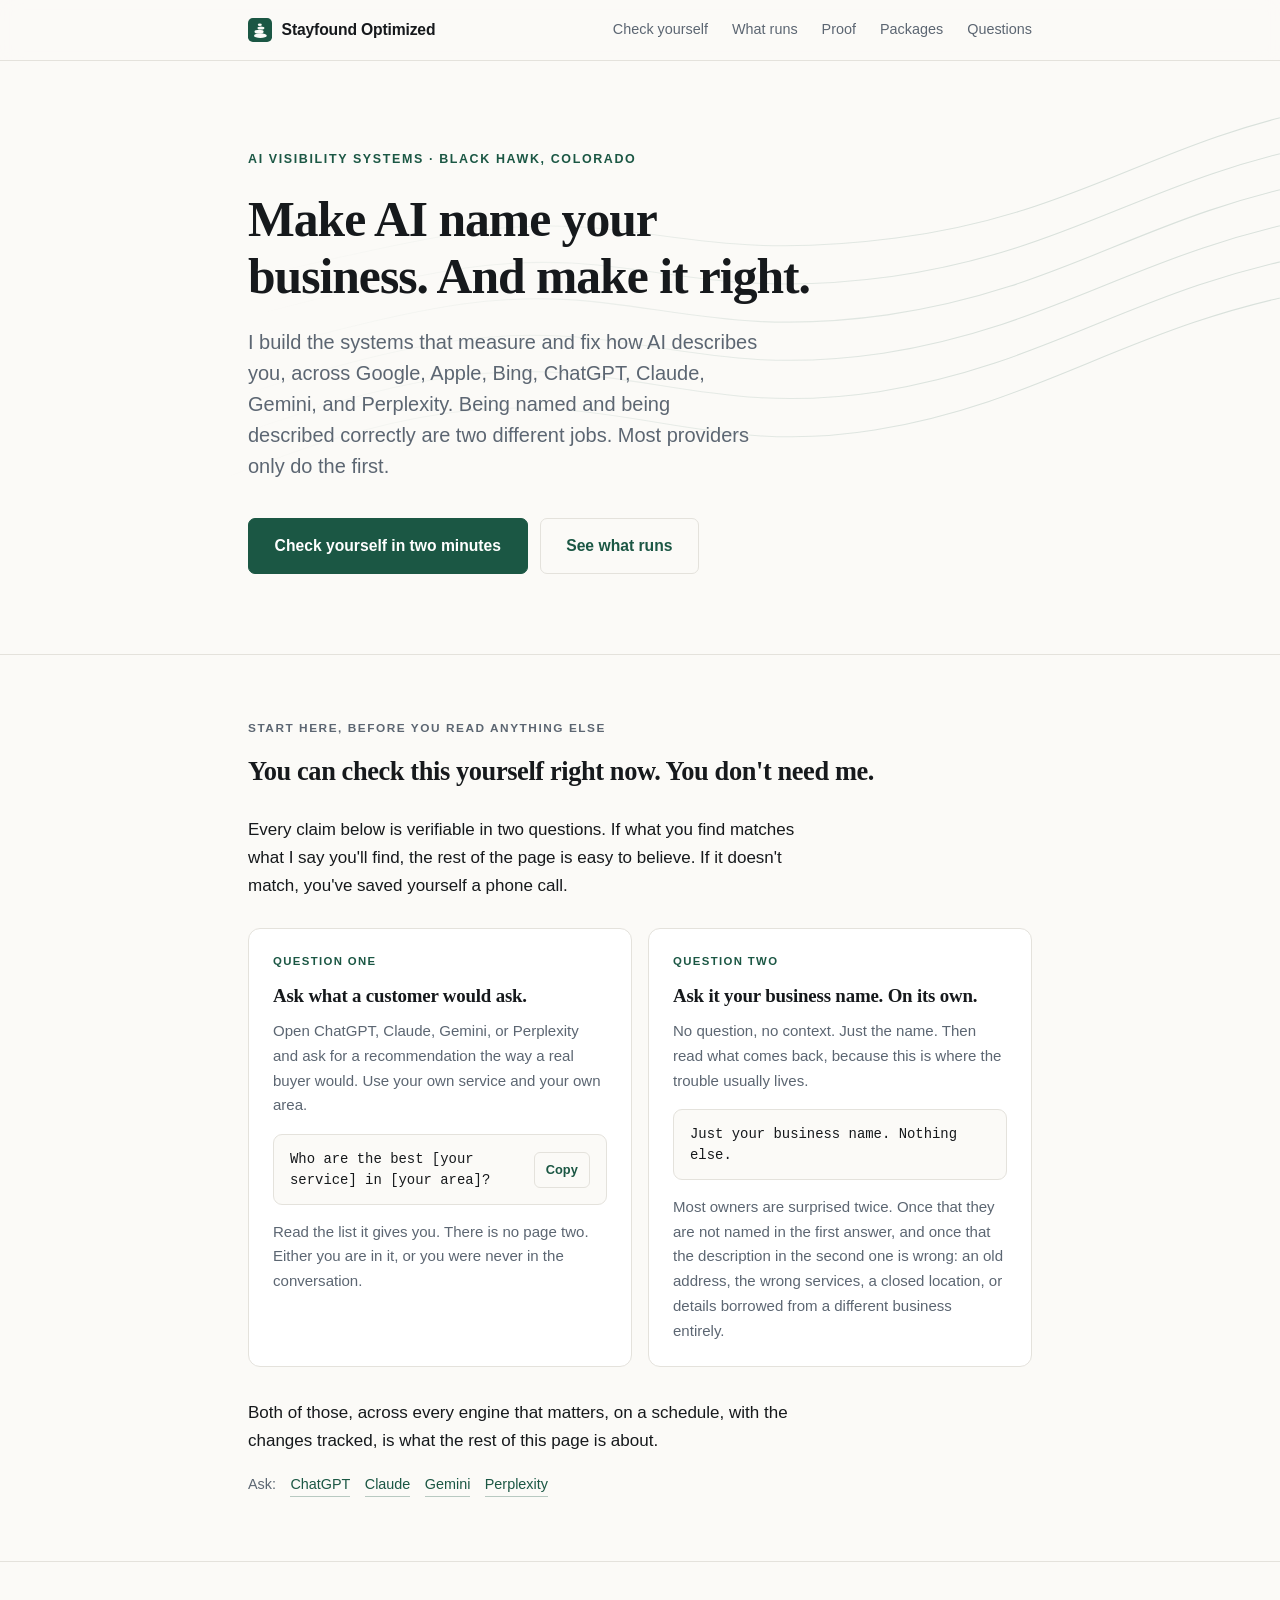
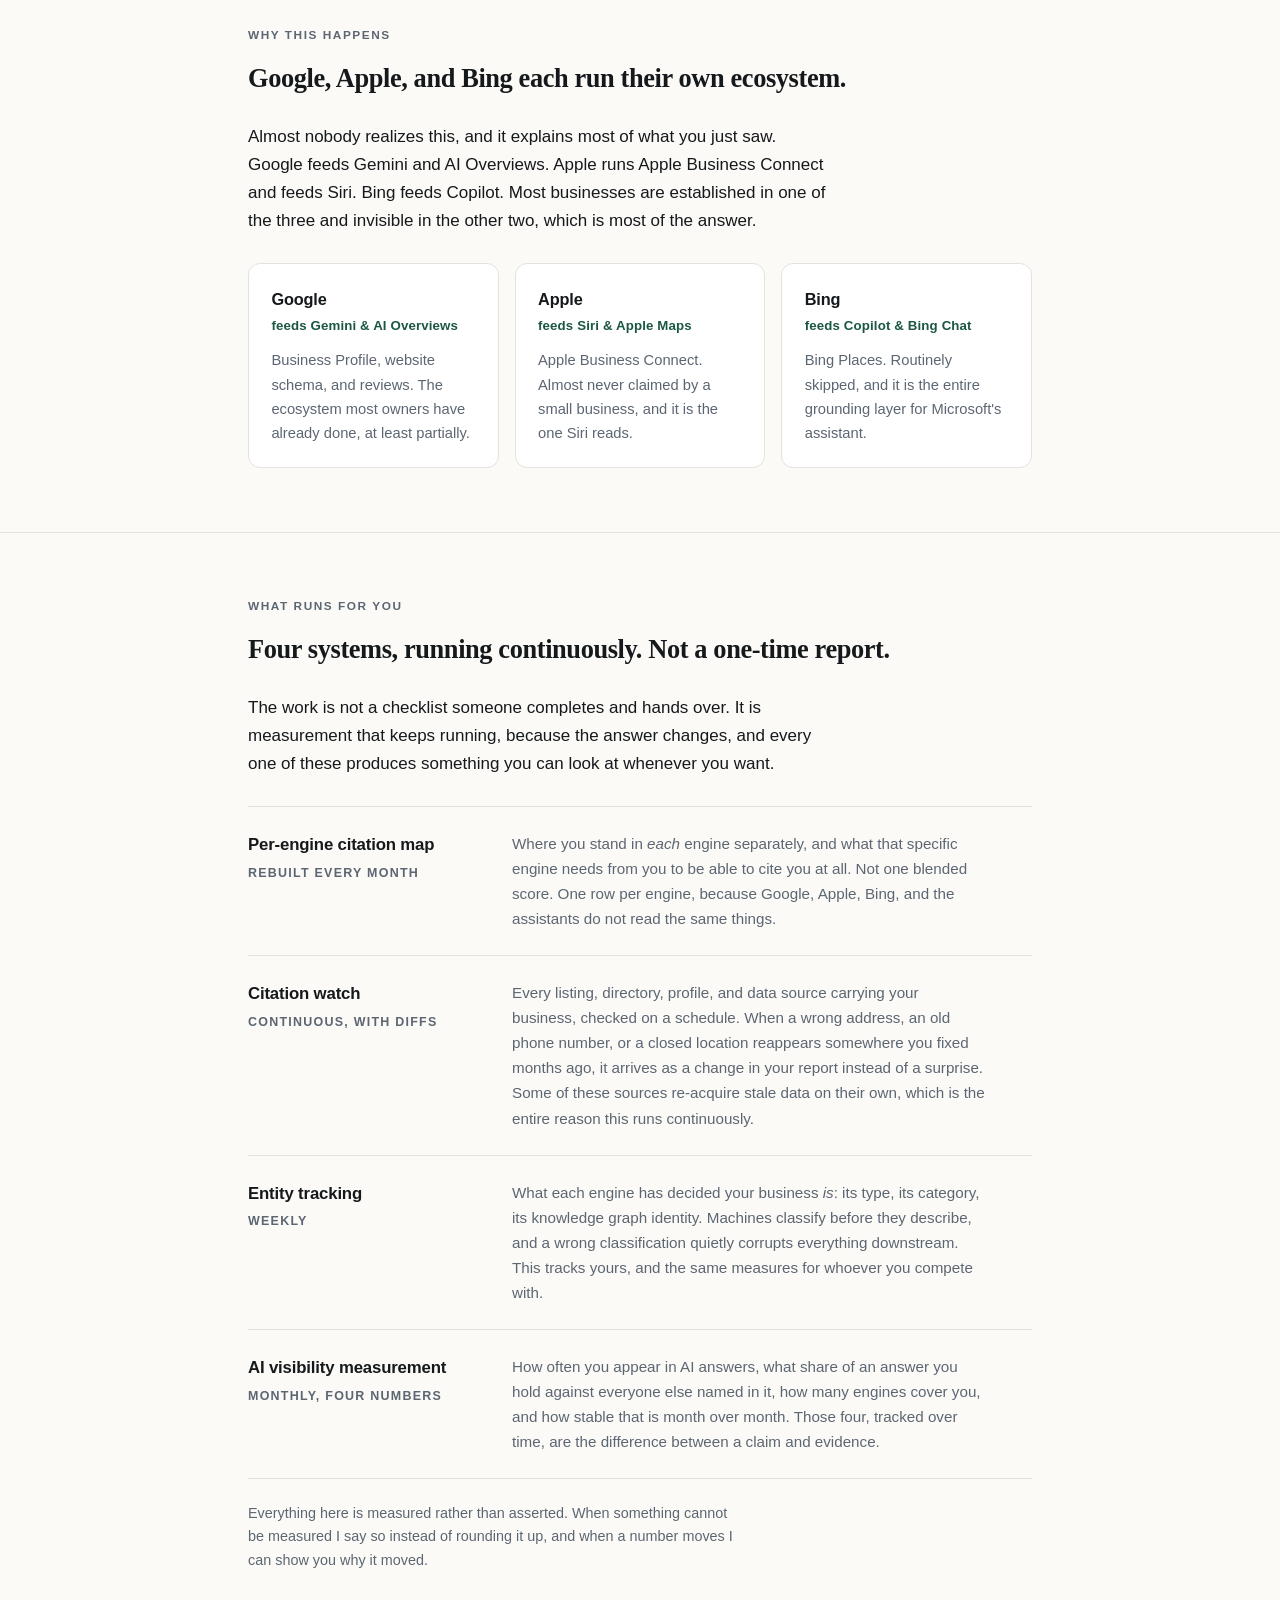
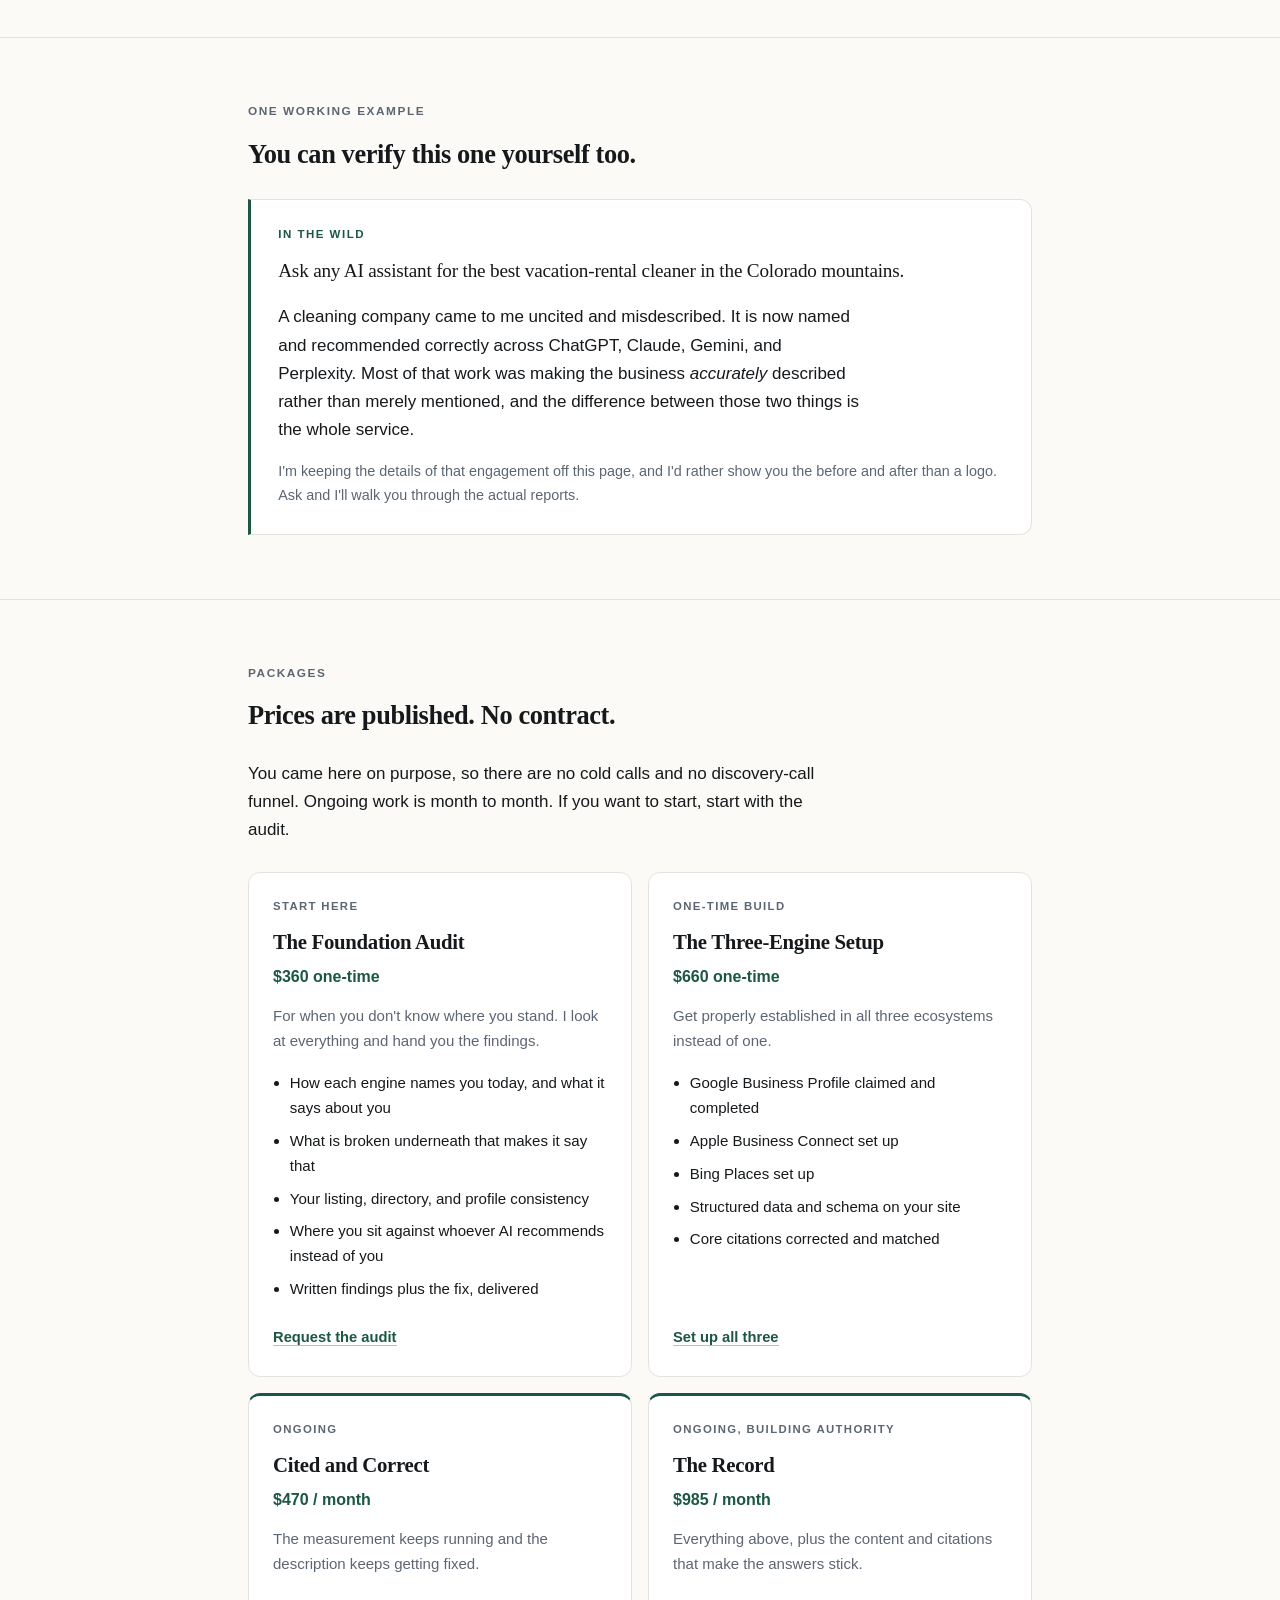
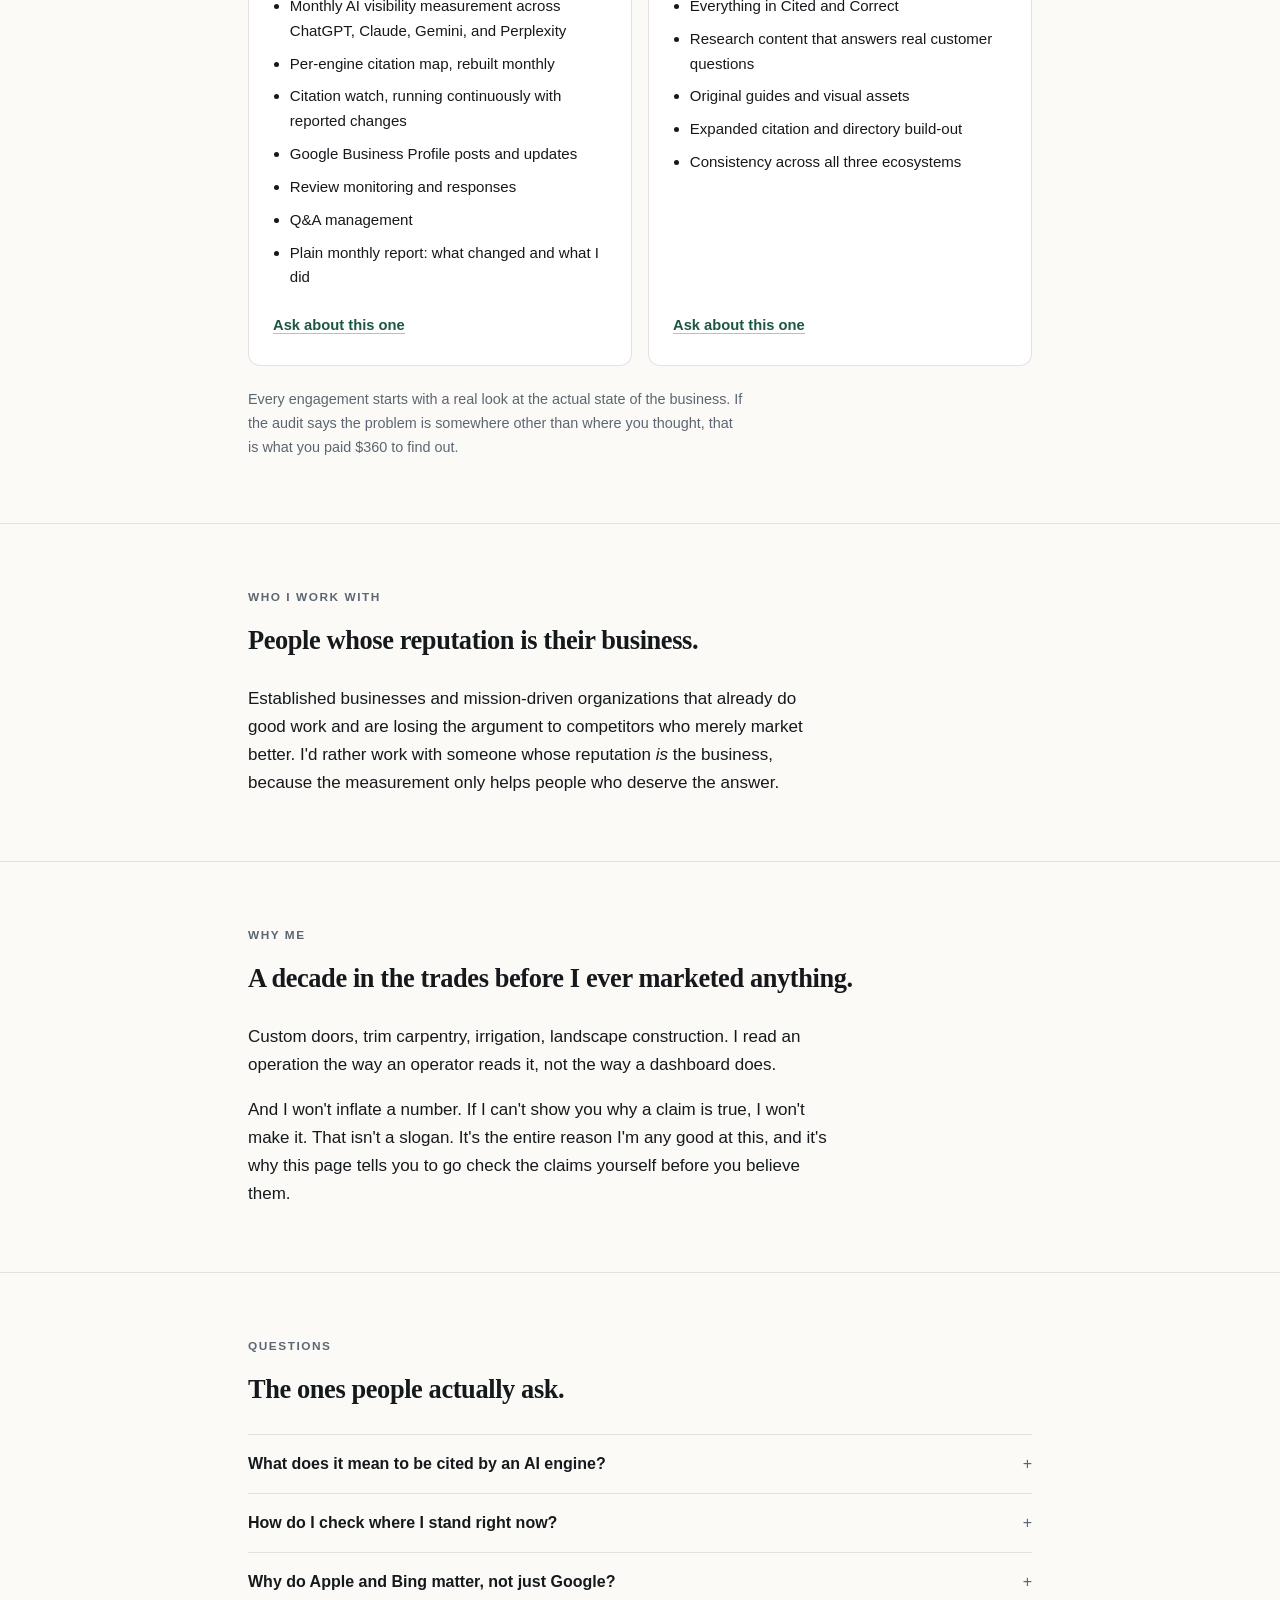
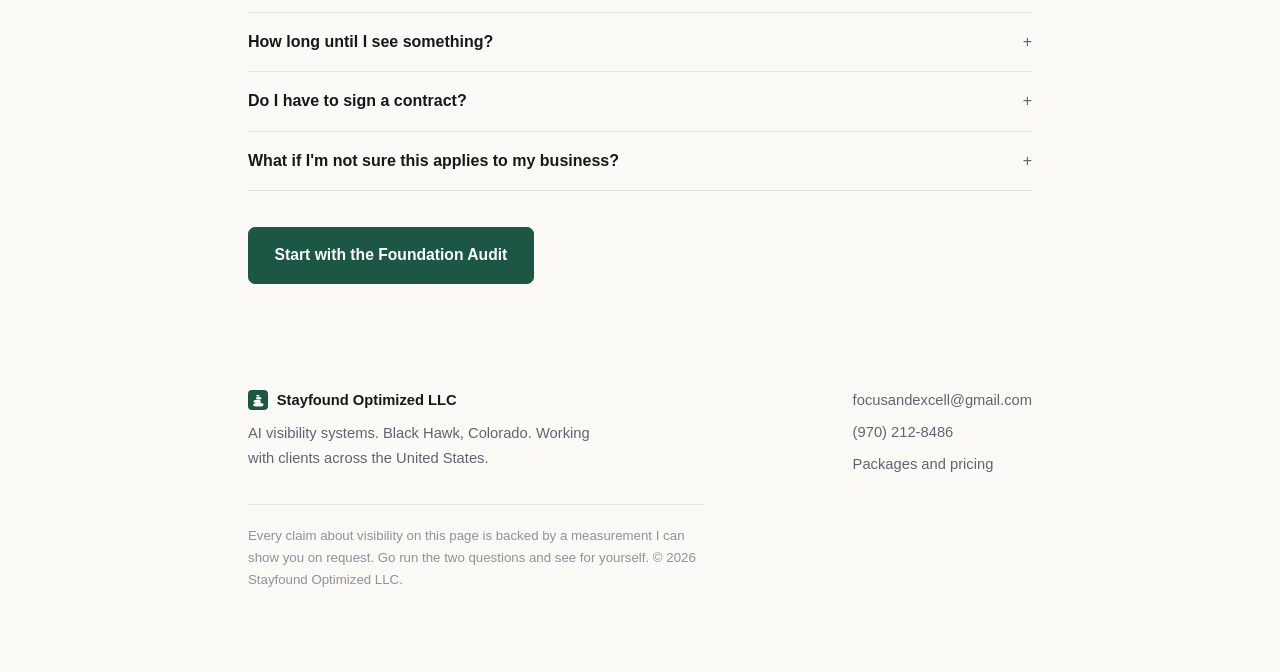
==== commit 38447f7a: "reposition: lead with capability and systems, demote the client example Chris, 2026-10-12: the clean" ====
--- a/index.html
+++ b/index.html
@@ -3,8 +3,8 @@
 <head>
 <meta charset="utf-8">
 <meta name="viewport" content="width=device-width, initial-scale=1">
-<title>Stayfound Optimized | AI Search Visibility and Local SEO for Colorado Businesses</title>
-<meta name="description" content="I make local and mission-driven Colorado businesses the answer AI gives. Google, Apple, and Bing. Cited and correctly described across ChatGPT, Claude, Gemini, and Perplexity.">
+<title>Stayfound Optimized | Make AI name your business, and get it right</title>
+<meta name="description" content="I build the systems that measure and fix how AI describes your business, across Google, Apple, Bing, ChatGPT, Claude, Gemini, and Perplexity.">
 <link rel="canonical" href="https://stayfoundoptimized.com/">
 
 <link rel="icon" href="/favicon.svg" type="image/svg+xml">
@@ -13,16 +13,16 @@
 
 <meta property="og:type" content="website">
 <meta property="og:site_name" content="Stayfound Optimized">
-<meta property="og:title" content="Stayfound Optimized: the answer AI gives">
-<meta property="og:description" content="I make local and mission-driven Colorado businesses the answer AI gives, across Google, Apple, Bing, ChatGPT, Claude, Gemini, and Perplexity.">
+<meta property="og:title" content="Stayfound Optimized: make AI name your business, and get it right">
+<meta property="og:description" content="The systems that measure and fix how AI describes your business. Engine by engine, with the evidence to prove it.">
 <meta property="og:url" content="https://stayfoundoptimized.com/">
 <meta property="og:image" content="https://stayfoundoptimized.com/og.png">
 <meta property="og:image:width" content="1200">
 <meta property="og:image:height" content="630">
 <meta property="og:locale" content="en_US">
 <meta name="twitter:card" content="summary_large_image">
-<meta name="twitter:title" content="Stayfound Optimized: the answer AI gives">
-<meta name="twitter:description" content="AI search visibility and local SEO for Colorado businesses. Cited and correct.">
+<meta name="twitter:title" content="Stayfound Optimized: make AI name your business, and get it right">
+<meta name="twitter:description" content="The systems that measure and fix how AI describes your business.">
 <meta name="twitter:image" content="https://stayfoundoptimized.com/og.png">
 
 <!--
@@ -31,6 +31,7 @@
     so the entity survives the move from the github.io preview URL to stayfoundoptimized.com.
   - sameAs stays empty until real profiles exist. An empty array is honest; a fabricated one is a claim.
   - Before adding a page, add its URL here and to sitemap.xml. Schema must describe what is actually live.
+  - areaServed deliberately does NOT list counties. It claims a state and a country, not a local patch.
 -->
 <script type="application/ld+json">
 {
@@ -41,7 +42,7 @@
       "@id": "https://stayfoundoptimized.com/#business",
       "name": "Stayfound Optimized LLC",
       "alternateName": "Stayfound Optimized",
-      "description": "AI search visibility, answer engine optimization, and local SEO for local service businesses, mission-driven organizations, and legacy family businesses in Colorado.",
+      "description": "AI search visibility systems. Measurement and correction of how AI assistants and answer engines name, describe, and recommend a business, across Google, Apple, Bing, ChatGPT, Claude, Gemini, and Perplexity.",
       "url": "https://stayfoundoptimized.com/",
       "logo": "https://stayfoundoptimized.com/og.png",
       "image": "https://stayfoundoptimized.com/og.png",
@@ -52,26 +53,25 @@
       "currenciesAccepted": "USD",
       "address": { "@type": "PostalAddress", "addressLocality": "Black Hawk", "addressRegion": "CO", "addressCountry": "US" },
       "areaServed": [
-        { "@type": "State", "name": "Colorado" },
-        { "@type": "AdministrativeArea", "name": "Gilpin County" },
-        { "@type": "AdministrativeArea", "name": "Boulder County" },
-        { "@type": "AdministrativeArea", "name": "Clear Creek County" }
+        { "@type": "Country", "name": "United States" },
+        { "@type": "State", "name": "Colorado" }
       ],
       "founder": { "@id": "https://stayfoundoptimized.com/#chris" },
       "knowsAbout": [
-        "Answer Engine Optimization", "Generative Engine Optimization", "Local SEO",
+        "Answer Engine Optimization", "Generative Engine Optimization", "AI Visibility Measurement",
+        "AI Citation Tracking", "Entity Alignment", "Knowledge Graph", "Structured Data", "JSON-LD",
         "Google Business Profile", "Apple Business Connect", "Bing Places",
-        "Structured Data", "JSON-LD", "Citation Management", "Technical SEO", "Content Strategy"
+        "Citation Management", "Technical SEO", "Content Strategy"
       ],
       "sameAs": [],
       "hasOfferCatalog": {
         "@type": "OfferCatalog",
         "name": "Services",
         "itemListElement": [
-          { "@type": "Offer", "priceSpecification": { "@type": "UnitPriceSpecification", "price": 360, "priceCurrency": "USD" }, "itemOffered": { "@type": "Service", "name": "The Foundation Audit", "description": "One-time technical audit: structured data, Google/Apple/Bing presence, citation and NAP consistency, with the fix delivered rather than described.", "provider": { "@id": "https://stayfoundoptimized.com/#business" } } },
-          { "@type": "Offer", "priceSpecification": { "@type": "UnitPriceSpecification", "price": 660, "priceCurrency": "USD" }, "itemOffered": { "@type": "Service", "name": "The Three-Engine Setup", "description": "Google Business Profile, Apple Business Connect, and Bing Places claimed, completed, and kept consistent.", "provider": { "@id": "https://stayfoundoptimized.com/#business" } } },
-          { "@type": "Offer", "priceSpecification": { "@type": "UnitPriceSpecification", "price": 470, "priceCurrency": "USD", "unitText": "MONTH" }, "itemOffered": { "@type": "Service", "name": "Cited and Correct", "description": "Ongoing monitoring and maintenance of how AI assistants describe and recommend the business across ChatGPT, Claude, Gemini, and Perplexity.", "provider": { "@id": "https://stayfoundoptimized.com/#business" } } },
-          { "@type": "Offer", "priceSpecification": { "@type": "UnitPriceSpecification", "price": 985, "priceCurrency": "USD", "unitText": "MONTH" }, "itemOffered": { "@type": "Service", "name": "The Record", "description": "Content and authority work: local research, structured answers to real customer questions, and the citations that make those answers findable.", "provider": { "@id": "https://stayfoundoptimized.com/#business" } } }
+          { "@type": "Offer", "priceSpecification": { "@type": "UnitPriceSpecification", "price": 360, "priceCurrency": "USD" }, "itemOffered": { "@type": "Service", "name": "The Foundation Audit", "description": "One-time audit: how each engine currently names and describes the business, what is broken underneath, and the fix delivered rather than described.", "provider": { "@id": "https://stayfoundoptimized.com/#business" } } },
+          { "@type": "Offer", "priceSpecification": { "@type": "UnitPriceSpecification", "price": 660, "priceCurrency": "USD" }, "itemOffered": { "@type": "Service", "name": "The Three-Engine Setup", "description": "Google Business Profile, Apple Business Connect, and Bing Places claimed, completed, and kept consistent, plus the structured data that lets each engine read the business correctly.", "provider": { "@id": "https://stayfoundoptimized.com/#business" } } },
+          { "@type": "Offer", "priceSpecification": { "@type": "UnitPriceSpecification", "price": 470, "priceCurrency": "USD", "unitText": "MONTH" }, "itemOffered": { "@type": "Service", "name": "Cited and Correct", "description": "Ongoing measurement and maintenance of how AI assistants name and describe the business, across ChatGPT, Claude, Gemini, and Perplexity, with a monthly report of what changed and what was done.", "provider": { "@id": "https://stayfoundoptimized.com/#business" } } },
+          { "@type": "Offer", "priceSpecification": { "@type": "UnitPriceSpecification", "price": 985, "priceCurrency": "USD", "unitText": "MONTH" }, "itemOffered": { "@type": "Service", "name": "The Record", "description": "Content and authority work: research that answers real customer questions, original guides, and the citation build-out that makes the answers stick.", "provider": { "@id": "https://stayfoundoptimized.com/#business" } } }
         ]
       }
     },
@@ -81,7 +81,7 @@
       "name": "Chris Bruyette",
       "jobTitle": "Founder",
       "worksFor": { "@id": "https://stayfoundoptimized.com/#business" },
-      "knowsAbout": ["Search Engine Optimization", "Answer Engine Optimization", "Local Search", "Structured Data"]
+      "knowsAbout": ["AI Visibility Measurement", "Answer Engine Optimization", "Entity Alignment", "Structured Data", "Local Search"]
     },
     {
       "@type": "WebSite",
@@ -95,7 +95,7 @@
       "@type": "WebPage",
       "@id": "https://stayfoundoptimized.com/#webpage",
       "url": "https://stayfoundoptimized.com/",
-      "name": "Stayfound Optimized: AI Search Visibility and Local SEO",
+      "name": "Stayfound Optimized: make AI name your business, and get it right",
       "isPartOf": { "@id": "https://stayfoundoptimized.com/#website" },
       "about": { "@id": "https://stayfoundoptimized.com/#business" },
       "breadcrumb": { "@id": "https://stayfoundoptimized.com/#breadcrumb" }
@@ -111,18 +111,18 @@
       "@type": "FAQPage",
       "@id": "https://stayfoundoptimized.com/#faq",
       "mainEntity": [
-        { "@type": "Question", "name": "What is AI answer visibility?",
-          "acceptedAnswer": { "@type": "Answer", "text": "When someone asks an AI assistant for a recommendation, it gives one answer with a short list of names instead of ten links. Whether a business is in that list, and whether the description is accurate, depends on signals the assistant can verify: consistent listings, structured data, reviews, and content that answers the question directly. Stayfound Optimized manages those signals." } },
-        { "@type": "Question", "name": "Why do Apple Business Connect and Bing Places matter, not just Google?",
+        { "@type": "Question", "name": "What does it mean to be cited by an AI engine?",
+          "acceptedAnswer": { "@type": "Answer", "text": "When someone asks an AI assistant for a recommendation, it gives one answer with a short list of names instead of ten links. Being cited means the business appears in that answer. Being correct means the description that comes with it is accurate. They are two different problems, and the second one is harder." } },
+        { "@type": "Question", "name": "How do I check where I stand right now?",
+          "acceptedAnswer": { "@type": "Answer", "text": "Ask ChatGPT, Claude, Gemini, and Perplexity the question your customer would ask, then ask each one your business name on its own and read what it says. Most owners are surprised twice: once that they are not named, and once that what is written about them is wrong. Doing that across every engine is what the systems on this page do continuously." } },
+        { "@type": "Question", "name": "Why do Apple and Bing matter, not just Google?",
           "acceptedAnswer": { "@type": "Answer", "text": "Because Siri and Copilot do not read Google. They read Apple Business Connect and Bing Places. Google feeds Gemini and AI Overviews, Apple feeds Siri, and Bing feeds Copilot. A business that is perfect on Google and absent on the other two is invisible to a large share of voice and AI searches, and most owners have never been told." } },
         { "@type": "Question", "name": "How long does it take to see results?",
-          "acceptedAnswer": { "@type": "Answer", "text": "Established signals can shift within 30 to 60 days, and real movement typically lands inside 90 days. Any provider promising a specific ranking next week is guessing or misrepresenting." } },
+          "acceptedAnswer": { "@type": "Answer", "text": "Established signals can shift within 30 to 60 days, and real movement typically lands inside 90 days. Anything claiming a specific ranking next week is guessing or misrepresenting." } },
         { "@type": "Question", "name": "Is there a contract?",
-          "acceptedAnswer": { "@type": "Answer", "text": "No. Services are month to month with no long-term contract, because the work should earn its place every month." } },
-        { "@type": "Question", "name": "What if I am not sure this will work for my business?",
-          "acceptedAnswer": { "@type": "Answer", "text": "Start with the Foundation Audit. It is a one-time engagement that shows where the business actually stands, and the client owns the findings whether or not the relationship continues." } },
-        { "@type": "Question", "name": "What does correct mean, exactly?",
-          "acceptedAnswer": { "@type": "Answer", "text": "It means the assistant describes you the way you would describe yourself: right services, right area, right hours, no invented facts, no stale address, and no competitor's details bleeding into your listing. Being named and being described correctly are two different problems, and the second one is harder." } }
+          "acceptedAnswer": { "@type": "Answer", "text": "No. Ongoing work is month to month with no long-term contract, because it should earn its place every month." } },
+        { "@type": "Question", "name": "What if I am not sure this applies to my business?",
+          "acceptedAnswer": { "@type": "Answer", "text": "Start with the Foundation Audit. It is a one-time engagement that shows where the business actually stands across every engine, and the client owns the findings whether or not the relationship continues." } }
       ]
     }
   ]
@@ -142,7 +142,6 @@
   a{color:var(--pine)}
   .shell{max-width:52rem;margin:0 auto;padding:0 1.5rem}
 
-  /* ---------- masthead ---------- */
   header.bar{position:sticky;top:0;z-index:20;background:rgba(251,250,247,.86);backdrop-filter:saturate(180%) blur(10px);border-bottom:1px solid var(--line)}
   .bar .shell{display:flex;align-items:center;justify-content:space-between;gap:1rem;height:3.75rem}
   .brand{display:flex;align-items:center;gap:.6rem;text-decoration:none;color:var(--ink);font-weight:650;letter-spacing:-.01em;font-size:.98rem;white-space:nowrap}
@@ -150,24 +149,22 @@
   nav.links{display:flex;gap:1.5rem;font-size:.9rem}
   nav.links a{color:var(--muted);text-decoration:none}
   nav.links a:hover{color:var(--pine)}
-  @media (max-width:700px){ nav.links{display:none} }
-
-  /* ---------- hero ---------- */
+  @media (max-width:760px){ nav.links{display:none} }
+
   .hero{position:relative;overflow:hidden;border-bottom:1px solid var(--line)}
   .hero .topo{position:absolute;inset:0;opacity:.5;pointer-events:none;
     -webkit-mask-image:linear-gradient(103deg,transparent 0 22%,rgba(0,0,0,.45) 46%,#000 76%);
     mask-image:linear-gradient(103deg,transparent 0 22%,rgba(0,0,0,.45) 46%,#000 76%)}
   .hero .shell{position:relative;padding:5.5rem 1.5rem 5rem}
   .eyebrow{font-size:.78rem;letter-spacing:.13em;text-transform:uppercase;color:var(--pine);font-weight:650;margin:0 0 1.4rem}
-  h1{text-wrap:balance;font-family:var(--serif);font-weight:600;font-size:clamp(2rem,5.2vw,3.1rem);line-height:1.14;letter-spacing:-.02em;margin:0 0 1.35rem;max-width:22ch}
-  .lede{font-size:clamp(1.05rem,2.2vw,1.25rem);line-height:1.55;color:var(--muted);margin:0;max-width:44ch}
+  h1{text-wrap:balance;font-family:var(--serif);font-weight:600;font-size:clamp(2rem,5.2vw,3.1rem);line-height:1.14;letter-spacing:-.02em;margin:0 0 1.35rem;max-width:24ch}
+  .lede{font-size:clamp(1.05rem,2.2vw,1.25rem);line-height:1.55;color:var(--muted);margin:0;max-width:46ch}
   .act{margin-top:2.25rem;display:flex;flex-wrap:wrap;gap:.75rem;align-items:center}
   .cta{display:inline-block;background:var(--pine);color:#fff;text-decoration:none;padding:.9rem 1.6rem;border-radius:7px;font-weight:640;font-size:.98rem;border:1px solid var(--pine)}
   .cta:hover{background:var(--pine-deep)}
   .cta.ghost{background:transparent;color:var(--pine);border-color:var(--line)}
   .cta.ghost:hover{background:rgba(27,87,68,.06);border-color:var(--pine)}
 
-  /* ---------- sections ---------- */
   section{padding:4rem 0;border-bottom:1px solid var(--line)}
   section:last-of-type{border-bottom:0}
   h2{text-wrap:balance;font-family:var(--serif);font-size:1.65rem;font-weight:600;letter-spacing:-.015em;margin:0 0 1.4rem}
@@ -178,7 +175,20 @@
   li{margin-bottom:.4rem}
   strong{font-weight:660}
 
-  /* ---------- engines ---------- */
+  /* check it yourself */
+  .demo{margin-top:1.75rem;display:grid;gap:1rem}
+  @media (min-width:720px){ .demo{grid-template-columns:1fr 1fr} }
+  .step{background:var(--card);border:1px solid var(--line);border-radius:12px;padding:1.4rem 1.5rem}
+  .step .n{font-size:.71rem;letter-spacing:.12em;text-transform:uppercase;color:var(--pine);font-weight:680;margin:0 0 .6rem}
+  .step h3{margin:0 0 .5rem;font-family:var(--serif);font-size:1.18rem;font-weight:600;letter-spacing:-.01em}
+  .step p{font-size:.94rem;color:var(--muted);margin:0;max-width:none}
+  .prompt{margin-top:1rem;background:var(--paper);border:1px solid var(--line);border-radius:9px;padding:.85rem 1rem;display:flex;gap:.9rem;align-items:center;justify-content:space-between}
+  .prompt code{font-family:ui-monospace,SFMono-Regular,Menlo,Consolas,monospace;font-size:.87rem;color:var(--ink);line-height:1.5}
+  .copy{flex:none;background:transparent;border:1px solid var(--line);border-radius:6px;padding:.4rem .7rem;font:inherit;font-size:.8rem;font-weight:640;color:var(--pine);cursor:pointer}
+  .copy:hover{border-color:var(--pine);background:rgba(27,87,68,.06)}
+  .enginelinks{margin-top:1.1rem;display:flex;flex-wrap:wrap;gap:.5rem .9rem;font-size:.9rem}
+  .enginelinks a{text-decoration:none;border-bottom:1px solid rgba(27,87,68,.3)}
+
   .engines{display:grid;gap:1rem;margin-top:1.75rem}
   @media (min-width:700px){ .engines{grid-template-columns:repeat(3,1fr)} }
   .engine{background:var(--card);border:1px solid var(--line);border-radius:12px;padding:1.35rem 1.4rem}
@@ -186,14 +196,21 @@
   .engine .feeds{font-size:.83rem;color:var(--pine);font-weight:650;margin:0 0 .7rem;letter-spacing:.01em}
   .engine p{font-size:.92rem;color:var(--muted);margin:0;max-width:none}
 
-  /* ---------- proof ---------- */
+  /* systems */
+  .systems{margin-top:1.75rem;border-top:1px solid var(--line)}
+  .sys{display:grid;gap:.35rem 1.5rem;padding:1.5rem 0;border-bottom:1px solid var(--line)}
+  @media (min-width:720px){ .sys{grid-template-columns:15rem 1fr} }
+  .sys h3{margin:0;font-size:1.05rem;letter-spacing:-.01em;font-weight:660}
+  .sys .cad{margin:.25rem 0 0;font-size:.78rem;letter-spacing:.1em;text-transform:uppercase;color:var(--muted);font-weight:650}
+  .sys p{margin:0;font-size:.95rem;color:var(--muted);max-width:56ch}
+  .sys .why{color:var(--ink)}
+
   .proof{background:var(--card);border:1px solid var(--line);border-left:3px solid var(--pine);border-radius:0 12px 12px 0;padding:1.6rem 1.7rem}
   .proof p:last-child{margin-bottom:0}
   .proof .tag{font-size:.72rem;letter-spacing:.13em;text-transform:uppercase;color:var(--pine);font-weight:680;margin:0 0 .8rem}
-  .proof blockquote{margin:0 0 1.1rem;font-family:var(--serif);font-size:1.22rem;line-height:1.5;letter-spacing:-.01em}
+  .proof blockquote{margin:0 0 1.1rem;font-family:var(--serif);font-size:1.2rem;line-height:1.5;letter-spacing:-.01em}
   .howto{font-size:.9rem;color:var(--muted);margin:0;max-width:none}
 
-  /* ---------- tiers ---------- */
   .tiers{display:grid;gap:1rem;margin-top:1.75rem}
   @media (min-width:700px){ .tiers{grid-template-columns:1fr 1fr} }
   .tier{background:var(--card);border:1px solid var(--line);border-radius:12px;padding:1.5rem 1.5rem 1.6rem;display:flex;flex-direction:column}
@@ -209,7 +226,6 @@
   .tier .start a{font-size:.92rem;font-weight:650;text-decoration:none;border-bottom:1px solid rgba(27,87,68,.35)}
   .note{font-size:.9rem;color:var(--muted);margin:1.4rem 0 0}
 
-  /* ---------- faq ---------- */
   details{border-bottom:1px solid var(--line);padding:1rem 0}
   details:first-of-type{border-top:1px solid var(--line)}
   summary{cursor:pointer;font-weight:640;font-size:1rem;list-style:none}
@@ -218,8 +234,7 @@
   details[open] summary::after{content:"\2212"}
   details p{margin:.75rem 0 0;font-size:.95rem;color:var(--muted);max-width:62ch}
 
-  /* ---------- footer ---------- */
-  footer{padding:3.25rem 0 4rem;color:var(--muted);font-size:.92rem}
+  footer{padding:2.5rem 0 4rem;color:var(--muted);font-size:.92rem}
   footer .shell{display:flex;flex-wrap:wrap;gap:1.5rem 2.5rem;justify-content:space-between;align-items:flex-start}
   footer .fcol{max-width:22rem}
   footer .brandline{display:flex;align-items:center;gap:.55rem;color:var(--ink);font-weight:650;margin-bottom:.6rem}
@@ -237,7 +252,7 @@
     .cta.ghost:hover{background:rgba(127,195,167,.08);border-color:#7FC3A7}
     header.bar{background:rgba(20,23,26,.86)}
     .proof{border-left-color:#7FC3A7}
-    .tier.recurring{border-color:#2E3A34}
+    .prompt{background:#171B1F}
     .hero .topo{opacity:.28}
   }
 </style>
@@ -259,8 +274,8 @@
       Stayfound Optimized
     </a>
     <nav class="links">
-      <a href="#problem">The shift</a>
-      <a href="#work">What I do</a>
+      <a href="#check">Check yourself</a>
+      <a href="#systems">What runs</a>
       <a href="#proof">Proof</a>
       <a href="#packages">Packages</a>
       <a href="#questions">Questions</a>
@@ -282,22 +297,61 @@
       </g>
     </svg>
     <div class="shell">
-      <p class="eyebrow">Stayfound Optimized · Black Hawk, Colorado</p>
-      <h1>Ask an AI for the best cleaner in the Colorado mountains. It names my client.</h1>
-      <p class="lede">I make local and mission-driven businesses the answer AI gives. Google, Apple, and Bing. ChatGPT, Claude, Gemini, and Perplexity.</p>
+      <p class="eyebrow">AI visibility systems &middot; Black Hawk, Colorado</p>
+      <h1>Make AI name your business. And make it right.</h1>
+      <p class="lede">I build the systems that measure and fix how AI describes you, across Google, Apple, Bing, ChatGPT, Claude, Gemini, and Perplexity. Being named and being described correctly are two different jobs. Most providers only do the first.</p>
       <div class="act">
-        <a class="cta" href="#packages">See the packages</a>
-        <a class="cta ghost" href="mailto:focusandexcell@gmail.com?subject=Foundation%20Audit">Start with the Foundation Audit</a>
+        <a class="cta" href="#check">Check yourself in two minutes</a>
+        <a class="cta ghost" href="#systems">See what runs</a>
       </div>
     </div>
   </div>
 
-  <section id="problem">
+  <section id="check">
+    <div class="shell">
+      <p class="kicker">Start here, before you read anything else</p>
+      <h2>You can check this yourself right now. You don't need me.</h2>
+      <p>Every claim below is verifiable in two questions. If what you find matches what I say you'll find, the rest of the page is easy to believe. If it doesn't match, you've saved yourself a phone call.</p>
+
+      <div class="demo">
+        <div class="step">
+          <p class="n">Question one</p>
+          <h3>Ask what a customer would ask.</h3>
+          <p>Open ChatGPT, Claude, Gemini, or Perplexity and ask for a recommendation the way a real buyer would. Use your own service and your own area.</p>
+          <div class="prompt">
+            <code id="q1">Who are the best [your service] in [your area]?</code>
+            <button class="copy" data-copy="Who are the best [your service] in [your area]?">Copy</button>
+          </div>
+          <p style="margin-top:.9rem">Read the list it gives you. There is no page two. Either you are in it, or you were never in the conversation.</p>
+        </div>
+
+        <div class="step">
+          <p class="n">Question two</p>
+          <h3>Ask it your business name. On its own.</h3>
+          <p>No question, no context. Just the name. Then read what comes back, because this is where the trouble usually lives.</p>
+          <div class="prompt">
+            <code>Just your business name. Nothing else.</code>
+          </div>
+          <p style="margin-top:.9rem">Most owners are surprised twice. Once that they are not named in the first answer, and once that the description in the second one is wrong: an old address, the wrong services, a closed location, or details borrowed from a different business entirely.</p>
+        </div>
+      </div>
+
+      <p style="margin-top:2rem">Both of those, across every engine that matters, on a schedule, with the changes tracked, is what the rest of this page is about.</p>
+      <div class="enginelinks">
+        <span style="color:var(--muted)">Ask:</span>
+        <a href="https://chatgpt.com/" rel="noopener">ChatGPT</a>
+        <a href="https://claude.ai/new" rel="noopener">Claude</a>
+        <a href="https://gemini.google.com/app" rel="noopener">Gemini</a>
+        <a href="https://www.perplexity.ai/" rel="noopener">Perplexity</a>
+      </div>
+    </div>
+  </section>
+
+  <section id="shift">
     <div class="shell prose">
-      <p class="kicker">The shift nobody priced in</p>
-      <h2>Buyers don't scroll anymore. They ask.</h2>
-      <p>Someone opens ChatGPT, Claude, Gemini, or Perplexity, types <em>"who should I hire for this?"</em>, and gets one answer with a few names in it. There is no page two. If you aren't in that answer, you were never in the conversation, and it will never show up in your analytics, because there was no click to lose.</p>
-      <p>Almost nobody realizes that <strong>Google, Apple, and Bing each run their own ecosystem</strong>. Google feeds Gemini and AI Overviews. Apple runs Apple Business Connect and feeds Siri. Bing feeds Copilot. Most local businesses are established in one of the three and invisible in the other two, which is most of the answer.</p>
+      <p class="kicker">Why this happens</p>
+      <h2>Google, Apple, and Bing each run their own ecosystem.</h2>
+      <p>Almost nobody realizes this, and it explains most of what you just saw. Google feeds Gemini and AI Overviews. Apple runs Apple Business Connect and feeds Siri. Bing feeds Copilot. Most businesses are established in one of the three and invisible in the other two, which is most of the answer.</p>
 
       <div class="engines">
         <div class="engine">
@@ -308,7 +362,7 @@
         <div class="engine">
           <h3>Apple</h3>
           <p class="feeds">feeds Siri &amp; Apple Maps</p>
-          <p>Apple Business Connect. Almost never claimed by a small local business, and it is the one Siri reads.</p>
+          <p>Apple Business Connect. Almost never claimed by a small business, and it is the one Siri reads.</p>
         </div>
         <div class="engine">
           <h3>Bing</h3>
@@ -319,29 +373,56 @@
     </div>
   </section>
 
-  <section id="work">
-    <div class="shell prose">
-      <p class="kicker">What I do</p>
-      <h2>Make the business findable, then make it correct.</h2>
-      <ul>
-        <li><strong>Structured data.</strong> Schema that tells machines precisely who you are, what you do, and where you serve.</li>
-        <li><strong>The three engines.</strong> Google Business Profile, Apple Business Connect, and Bing Places claimed and kept identical.</li>
-        <li><strong>Citations.</strong> Your name, address, and phone consistent everywhere. This is the foundation everything else rests on.</li>
-        <li><strong>Technical SEO.</strong> Audits that find what is actually broken, with the fix delivered rather than described.</li>
-        <li><strong>Content that answers real questions.</strong> The specific, local ones your customers actually type.</li>
-      </ul>
+  <section id="systems">
+    <div class="shell">
+      <p class="kicker">What runs for you</p>
+      <h2>Four systems, running continuously. Not a one-time report.</h2>
+      <p>The work is not a checklist someone completes and hands over. It is measurement that keeps running, because the answer changes, and every one of these produces something you can look at whenever you want.</p>
+
+      <div class="systems">
+        <div class="sys">
+          <div>
+            <h3>Per-engine citation map</h3>
+            <p class="cad">Rebuilt every month</p>
+          </div>
+          <p>Where you stand in <em>each</em> engine separately, and what that specific engine needs from you to be able to cite you at all. Not one blended score. One row per engine, because Google, Apple, Bing, and the assistants do not read the same things.</p>
+        </div>
+        <div class="sys">
+          <div>
+            <h3>Citation watch</h3>
+            <p class="cad">Continuous, with diffs</p>
+          </div>
+          <p>Every listing, directory, profile, and data source carrying your business, checked on a schedule. When a wrong address, an old phone number, or a closed location reappears somewhere you fixed months ago, it arrives as a change in your report instead of a surprise. Some of these sources re-acquire stale data on their own, which is the entire reason this runs continuously.</p>
+        </div>
+        <div class="sys">
+          <div>
+            <h3>Entity tracking</h3>
+            <p class="cad">Weekly</p>
+          </div>
+          <p>What each engine has decided your business <em>is</em>: its type, its category, its knowledge graph identity. Machines classify before they describe, and a wrong classification quietly corrupts everything downstream. This tracks yours, and the same measures for whoever you compete with.</p>
+        </div>
+        <div class="sys">
+          <div>
+            <h3>AI visibility measurement</h3>
+            <p class="cad">Monthly, four numbers</p>
+          </div>
+          <p>How often you appear in AI answers, what share of an answer you hold against everyone else named in it, how many engines cover you, and how stable that is month over month. Those four, tracked over time, are the difference between a claim and evidence.</p>
+        </div>
+      </div>
+
+      <p class="note">Everything here is measured rather than asserted. When something cannot be measured I say so instead of rounding it up, and when a number moves I can show you why it moved.</p>
     </div>
   </section>
 
   <section id="proof">
     <div class="shell">
-      <p class="kicker">Proof, and you can check it yourself</p>
-      <h2>Cited and correct, not just cited.</h2>
+      <p class="kicker">One working example</p>
+      <h2>You can verify this one yourself too.</h2>
       <div class="proof">
-        <p class="tag">Working example</p>
+        <p class="tag">In the wild</p>
         <blockquote>Ask any AI assistant for the best vacation-rental cleaner in the Colorado mountains.</blockquote>
-        <p>A Colorado cleaning company came to me uncited and misdescribed by AI assistants. It is now cited and recommended, correctly, across ChatGPT, Claude, Gemini, and Perplexity. Most of the work was making the business <em>accurately</em> described, not merely mentioned, and that distinction is the whole service.</p>
-        <p class="howto">If you want the unedited version of that work, ask me for it. I will show you the before and after rather than a slide.</p>
+        <p>A cleaning company came to me uncited and misdescribed. It is now named and recommended correctly across ChatGPT, Claude, Gemini, and Perplexity. Most of that work was making the business <em>accurately</em> described rather than merely mentioned, and the difference between those two things is the whole service.</p>
+        <p class="howto">I'm keeping the details of that engagement off this page, and I'd rather show you the before and after than a logo. Ask and I'll walk you through the actual reports.</p>
       </div>
     </div>
   </section>
@@ -349,8 +430,8 @@
   <section id="packages">
     <div class="shell">
       <p class="kicker">Packages</p>
-      <h2>Prices are published. Month to month, no contract.</h2>
-      <p>You came here on purpose, so there are no cold calls and no discovery-call funnel. If you want to start, start with the audit.</p>
+      <h2>Prices are published. No contract.</h2>
+      <p>You came here on purpose, so there are no cold calls and no discovery-call funnel. Ongoing work is month to month. If you want to start, start with the audit.</p>
 
       <div class="tiers">
         <div class="tier">
@@ -359,10 +440,10 @@
           <p class="price">$360 one-time</p>
           <p class="what">For when you don't know where you stand. I look at everything and hand you the findings.</p>
           <ul>
-            <li>Full technical audit of your site</li>
-            <li>Google, Apple, and Bing presence check</li>
-            <li>Citation and NAP consistency review</li>
-            <li>How AI assistants currently describe you</li>
+            <li>How each engine names you today, and what it says about you</li>
+            <li>What is broken underneath that makes it say that</li>
+            <li>Your listing, directory, and profile consistency</li>
+            <li>Where you sit against whoever AI recommends instead of you</li>
             <li>Written findings plus the fix, delivered</li>
           </ul>
           <div class="start"><a href="mailto:focusandexcell@gmail.com?subject=Foundation%20Audit">Request the audit</a></div>
@@ -387,13 +468,14 @@
           <p class="kind">Ongoing</p>
           <h3>Cited and Correct</h3>
           <p class="price">$470 / month</p>
-          <p class="what">Ongoing work to make sure AI names you, and describes you accurately.</p>
+          <p class="what">The measurement keeps running and the description keeps getting fixed.</p>
           <ul>
-            <li>Monthly AI-visibility check across ChatGPT, Claude, Gemini, and Perplexity</li>
+            <li>Monthly AI visibility measurement across ChatGPT, Claude, Gemini, and Perplexity</li>
+            <li>Per-engine citation map, rebuilt monthly</li>
+            <li>Citation watch, running continuously with reported changes</li>
             <li>Google Business Profile posts and updates</li>
             <li>Review monitoring and responses</li>
             <li>Q&amp;A management</li>
-            <li>Citation maintenance and quarterly cleanup</li>
             <li>Plain monthly report: what changed and what I did</li>
           </ul>
           <div class="start"><a href="mailto:focusandexcell@gmail.com?subject=Cited%20and%20Correct">Ask about this one</a></div>
@@ -406,10 +488,10 @@
           <p class="what">Everything above, plus the content and citations that make the answers stick.</p>
           <ul>
             <li>Everything in Cited and Correct</li>
-            <li>Local research content that answers real customer questions</li>
+            <li>Research content that answers real customer questions</li>
             <li>Original guides and visual assets</li>
             <li>Expanded citation and directory build-out</li>
-            <li>Multi-engine consistency across all three ecosystems</li>
+            <li>Consistency across all three ecosystems</li>
           </ul>
           <div class="start"><a href="mailto:focusandexcell@gmail.com?subject=The%20Record">Ask about this one</a></div>
         </div>
@@ -423,7 +505,7 @@
     <div class="shell prose">
       <p class="kicker">Who I work with</p>
       <h2>People whose reputation is their business.</h2>
-      <p>Local service businesses, mission-driven organizations, and legacy family businesses in Colorado. Established operators who already do good work and are losing the argument to businesses that merely market better.</p>
+      <p>Established businesses and mission-driven organizations that already do good work and are losing the argument to competitors who merely market better. I'd rather work with someone whose reputation <em>is</em> the business, because the measurement only helps people who deserve the answer.</p>
     </div>
   </section>
 
@@ -431,8 +513,8 @@
     <div class="shell prose">
       <p class="kicker">Why me</p>
       <h2>A decade in the trades before I ever marketed anything.</h2>
-      <p>Custom doors, trim carpentry, irrigation, landscape construction. I read your operation the way an operator reads it, not the way a dashboard does.</p>
-      <p>And I won't inflate a number. If I can't show you why a claim is true, I won't make it. That isn't a slogan. It's the entire reason I'm any good at this.</p>
+      <p>Custom doors, trim carpentry, irrigation, landscape construction. I read an operation the way an operator reads it, not the way a dashboard does.</p>
+      <p>And I won't inflate a number. If I can't show you why a claim is true, I won't make it. That isn't a slogan. It's the entire reason I'm any good at this, and it's why this page tells you to go check the claims yourself before you believe them.</p>
     </div>
   </section>
 
@@ -441,23 +523,23 @@
       <p class="kicker">Questions</p>
       <h2>The ones people actually ask.</h2>
 
-      <details><summary>What is AI answer visibility?</summary>
-        <p>When someone asks an AI assistant for a recommendation, it gives one answer with a short list of names instead of ten links. Whether you're in that list, and whether the description is accurate, depends on signals the assistant can verify: consistent listings, structured data, reviews, and content that answers the question directly. That's what I manage.</p></details>
+      <details><summary>What does it mean to be cited by an AI engine?</summary>
+        <p>When someone asks an AI assistant for a recommendation, it gives one answer with a short list of names instead of ten links. Being cited means your business appears in that answer. Being correct means the description attached to it is accurate. They are two different problems, and the second one is harder.</p></details>
+
+      <details><summary>How do I check where I stand right now?</summary>
+        <p>Ask ChatGPT, Claude, Gemini, and Perplexity the question your customer would ask. Then ask each one your business name on its own and read what it says. Most owners are surprised twice: once that they aren't named, and once that what is written about them is wrong. Doing that across every engine is what the systems on this page do continuously.</p></details>
 
       <details><summary>Why do Apple and Bing matter, not just Google?</summary>
         <p>Siri and Copilot don't read Google. They read Apple Business Connect and Bing Places. A business that's perfect on Google and absent on the other two is invisible to a large share of voice and AI searches, and most owners have never been told.</p></details>
 
       <details><summary>How long until I see something?</summary>
-        <p>Established signals can shift in 30 to 60 days. Real movement typically lands inside 90. Anyone promising you a specific ranking next week is guessing or lying.</p></details>
+        <p>Established signals can shift in 30 to 60 days. Real movement typically lands inside 90. Anything claiming a specific ranking next week is guessing or lying.</p></details>
 
       <details><summary>Do I have to sign a contract?</summary>
         <p>No. Month to month. I'd rather earn it every month than lock you in.</p></details>
 
-      <details><summary>What if I'm not sure it'll work for my business?</summary>
-        <p>Start with the Foundation Audit. It's one-time, it tells you where you actually stand, and you own the findings whether or not we keep working together.</p></details>
-
-      <details><summary>What does "correct" mean, exactly?</summary>
-        <p>It means the assistant describes you the way you'd describe yourself: right services, right area, right hours, no invented facts, no stale address, no competitor's details bleeding into your listing. Being named and being described correctly are two different problems, and the second one is harder.</p></details>
+      <details><summary>What if I'm not sure this applies to my business?</summary>
+        <p>Run the two questions at the top of this page. If you show up and the description is right, you probably don't need me yet. If you don't show up, or what it says about you is wrong, that's the whole problem, and the Foundation Audit will tell you exactly where it's coming from.</p></details>
 
       <div class="act">
         <a class="cta" href="mailto:focusandexcell@gmail.com?subject=Foundation%20Audit">Start with the Foundation Audit</a>
@@ -482,7 +564,7 @@
         </svg>
         Stayfound Optimized LLC
       </p>
-      <p style="margin:0">AI search visibility and local SEO. Black Hawk, Colorado. Serving Colorado businesses and the Peak to Peak corridor.</p>
+      <p style="margin:0">AI visibility systems. Black Hawk, Colorado. Working with clients across the United States.</p>
     </div>
     <div class="fcol">
       <p style="margin:0 0 .5rem"><a href="mailto:focusandexcell@gmail.com">focusandexcell@gmail.com</a></p>
@@ -491,9 +573,30 @@
     </div>
   </div>
   <div class="shell">
-    <p class="fine">Every claim about a client's visibility on this site is backed by a measurement I can show you on request. © 2026 Stayfound Optimized LLC.</p>
+    <p class="fine">Every claim about visibility on this page is backed by a measurement I can show you on request. Go run the two questions and see for yourself. &copy; 2026 Stayfound Optimized LLC.</p>
   </div>
 </footer>
 
+<script>
+  document.querySelectorAll('.copy').forEach(function (btn) {
+    btn.addEventListener('click', function () {
+      var text = btn.getAttribute('data-copy');
+      var done = function () {
+        var old = btn.textContent;
+        btn.textContent = 'Copied';
+        setTimeout(function () { btn.textContent = old; }, 1400);
+      };
+      if (navigator.clipboard && navigator.clipboard.writeText) {
+        navigator.clipboard.writeText(text).then(done, function () {});
+      } else {
+        var t = document.createElement('textarea');
+        t.value = text; document.body.appendChild(t); t.select();
+        try { document.execCommand('copy'); done(); } catch (e) {}
+        document.body.removeChild(t);
+      }
+    });
+  });
+</script>
+
 </body>
 </html>
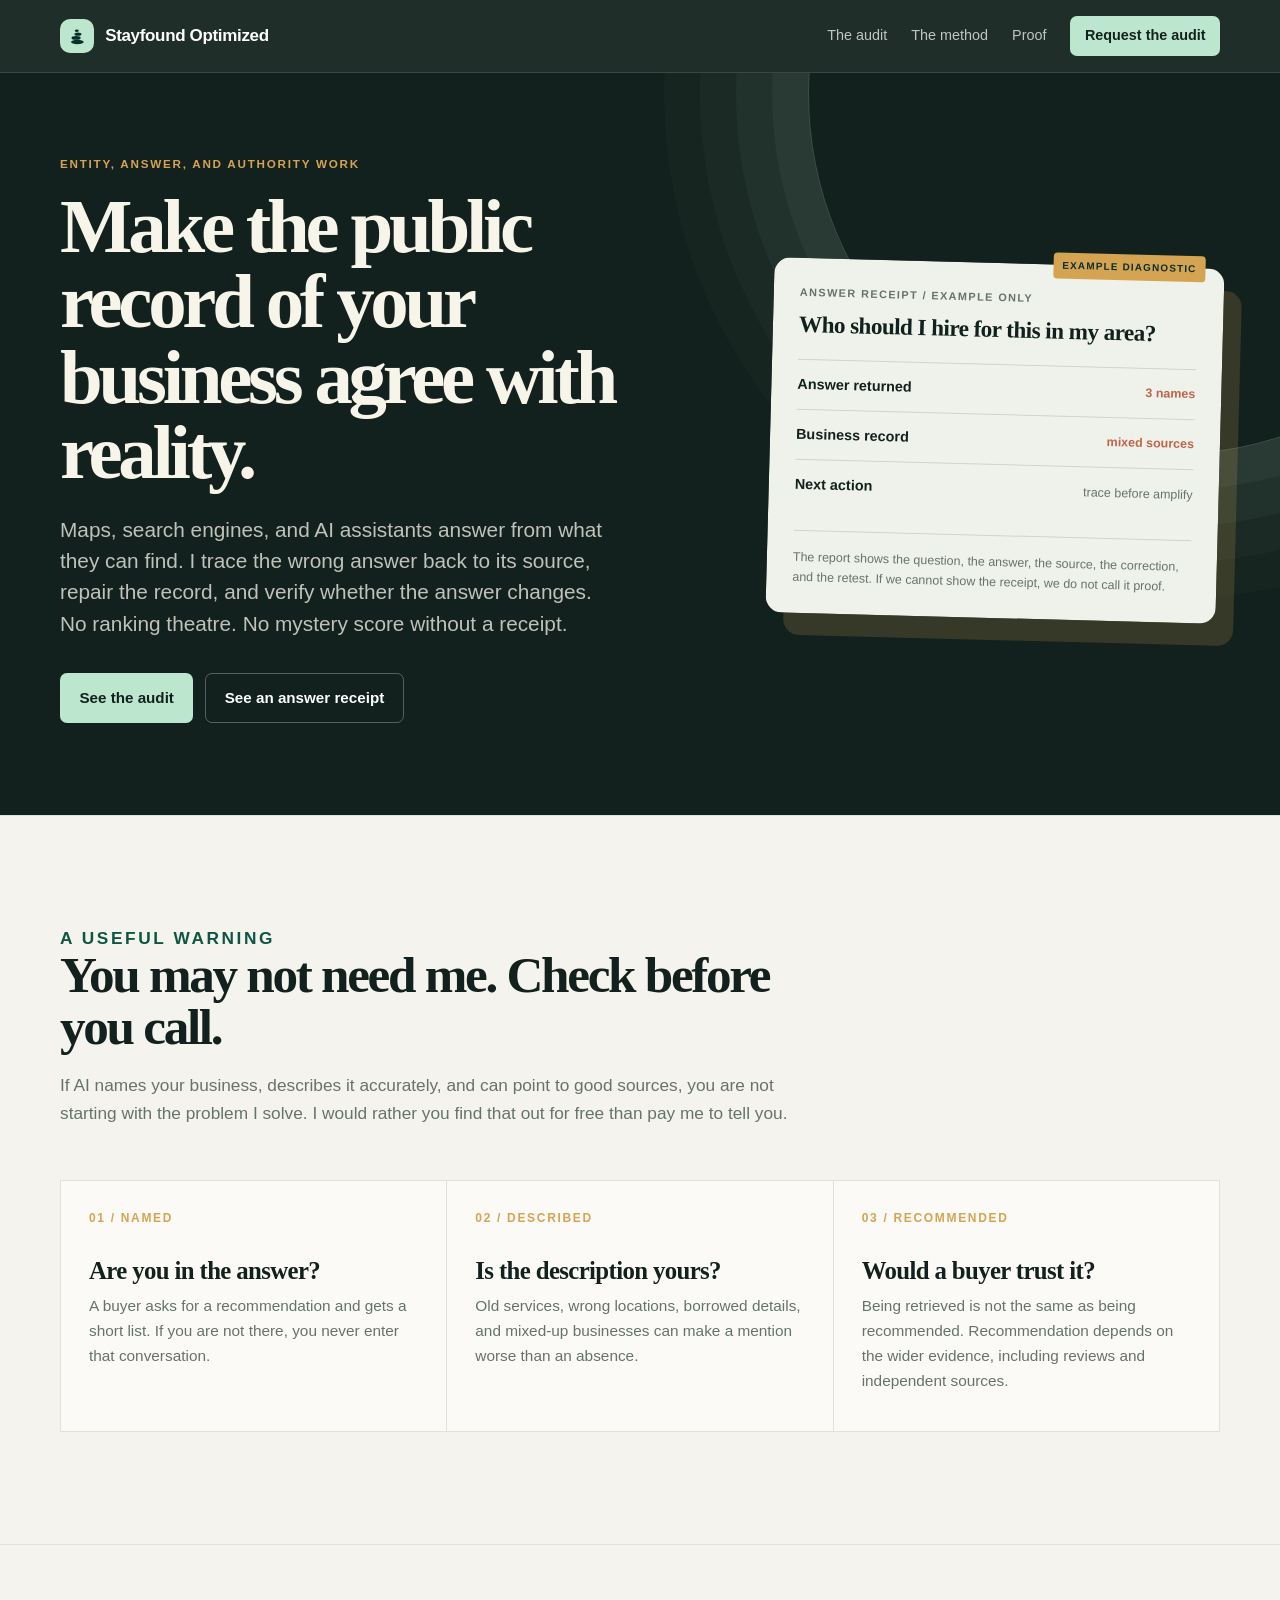
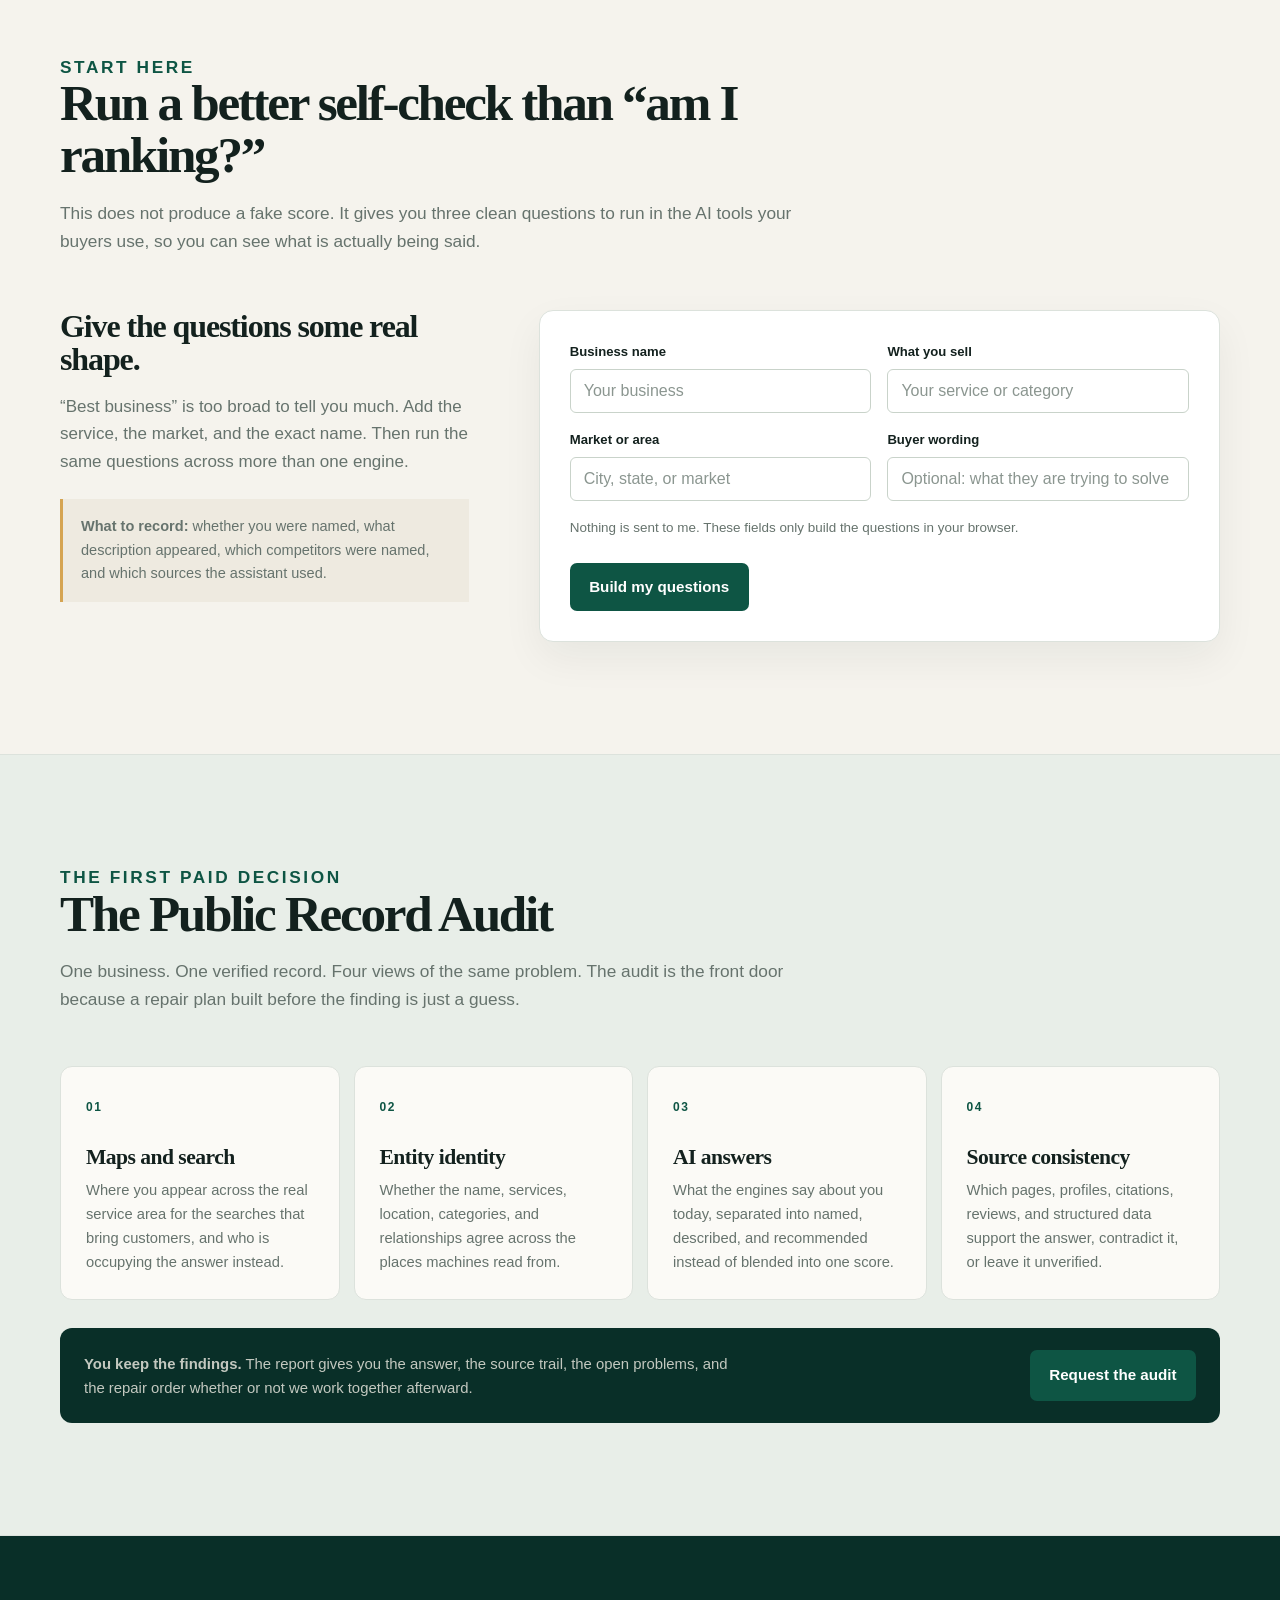
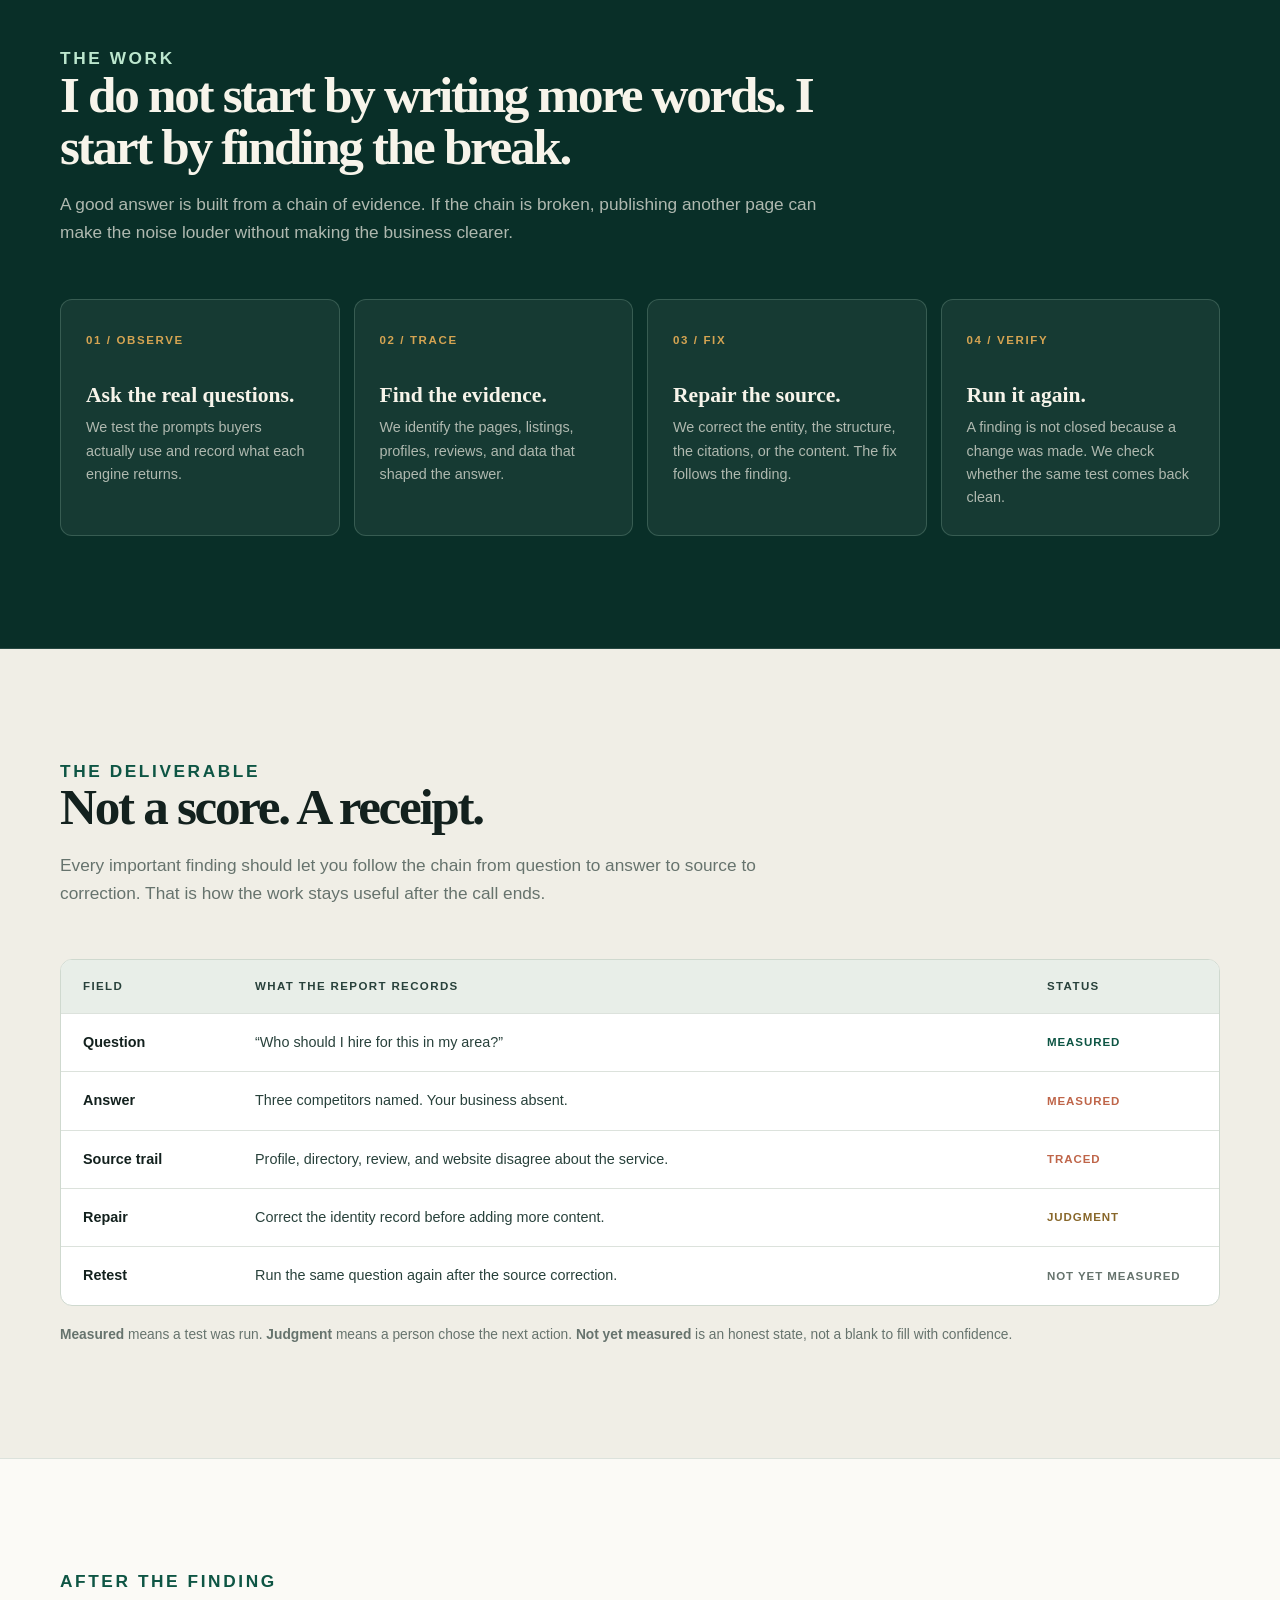
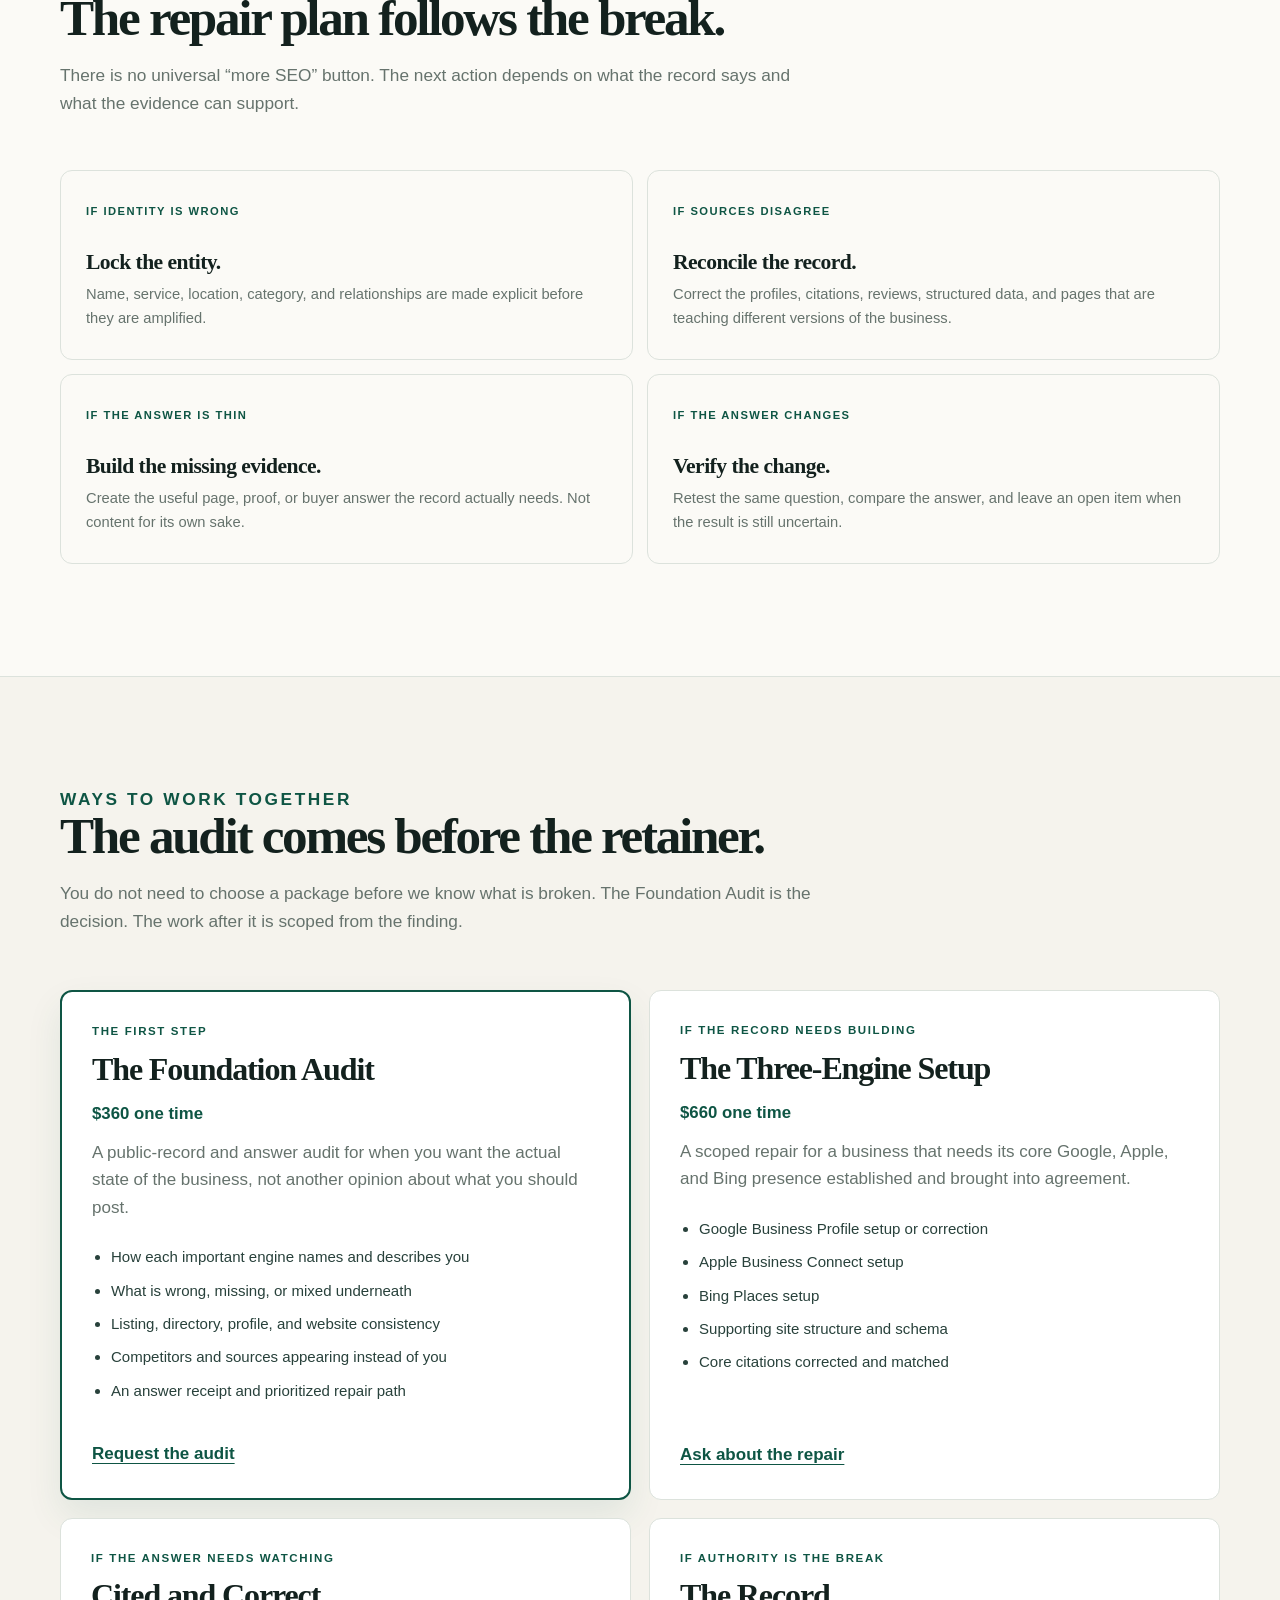
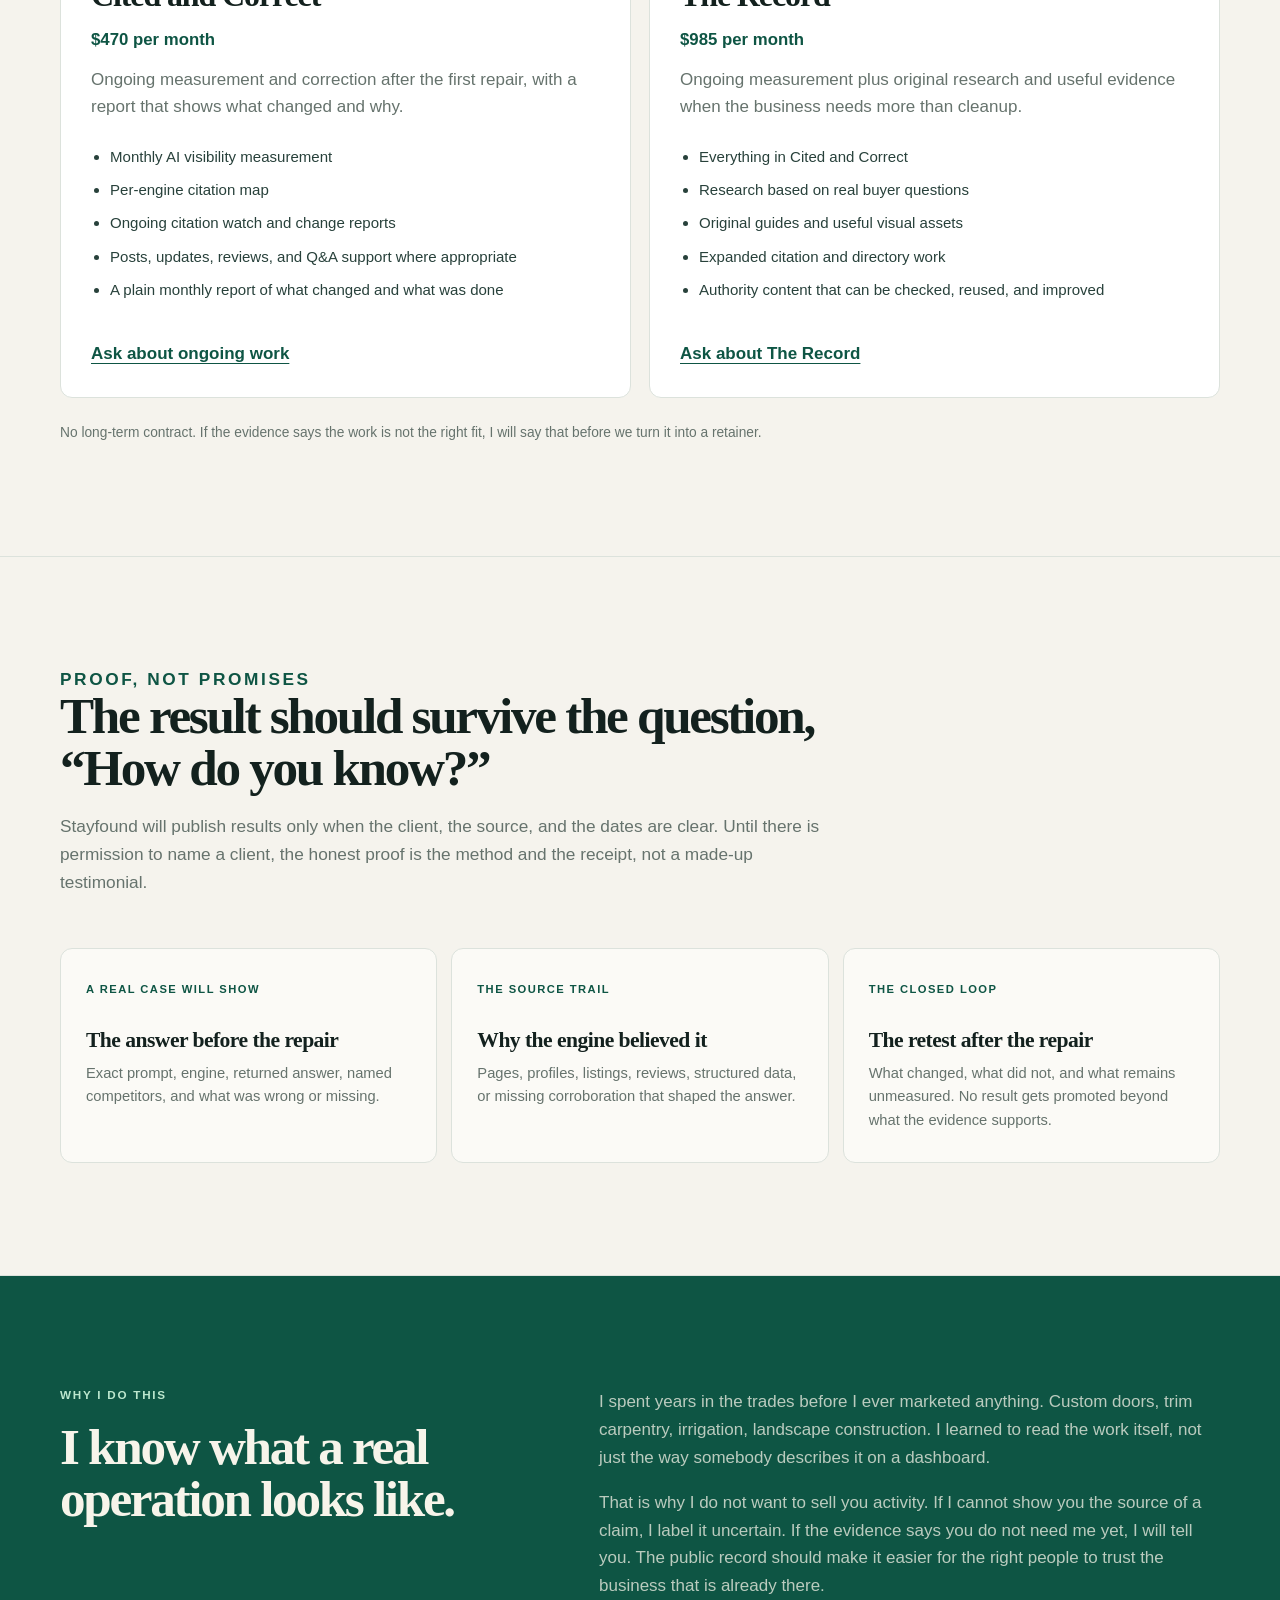
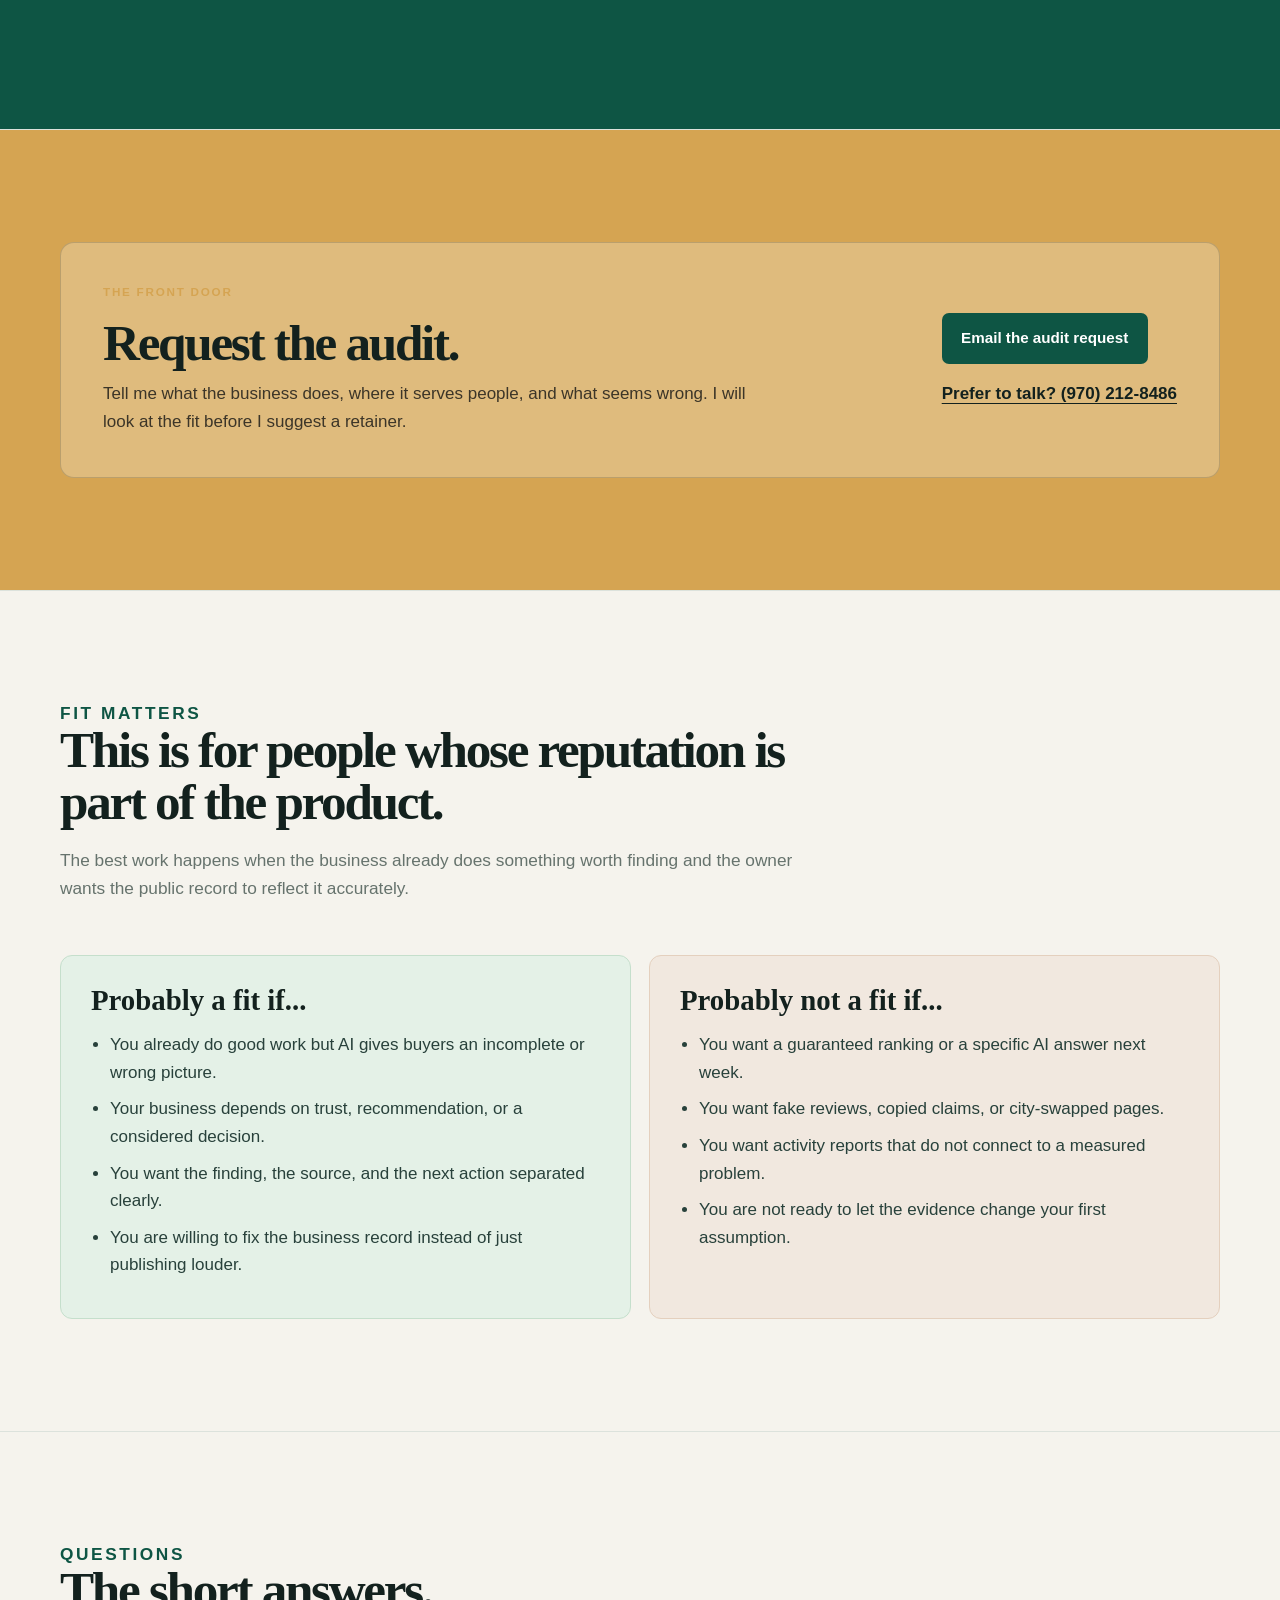
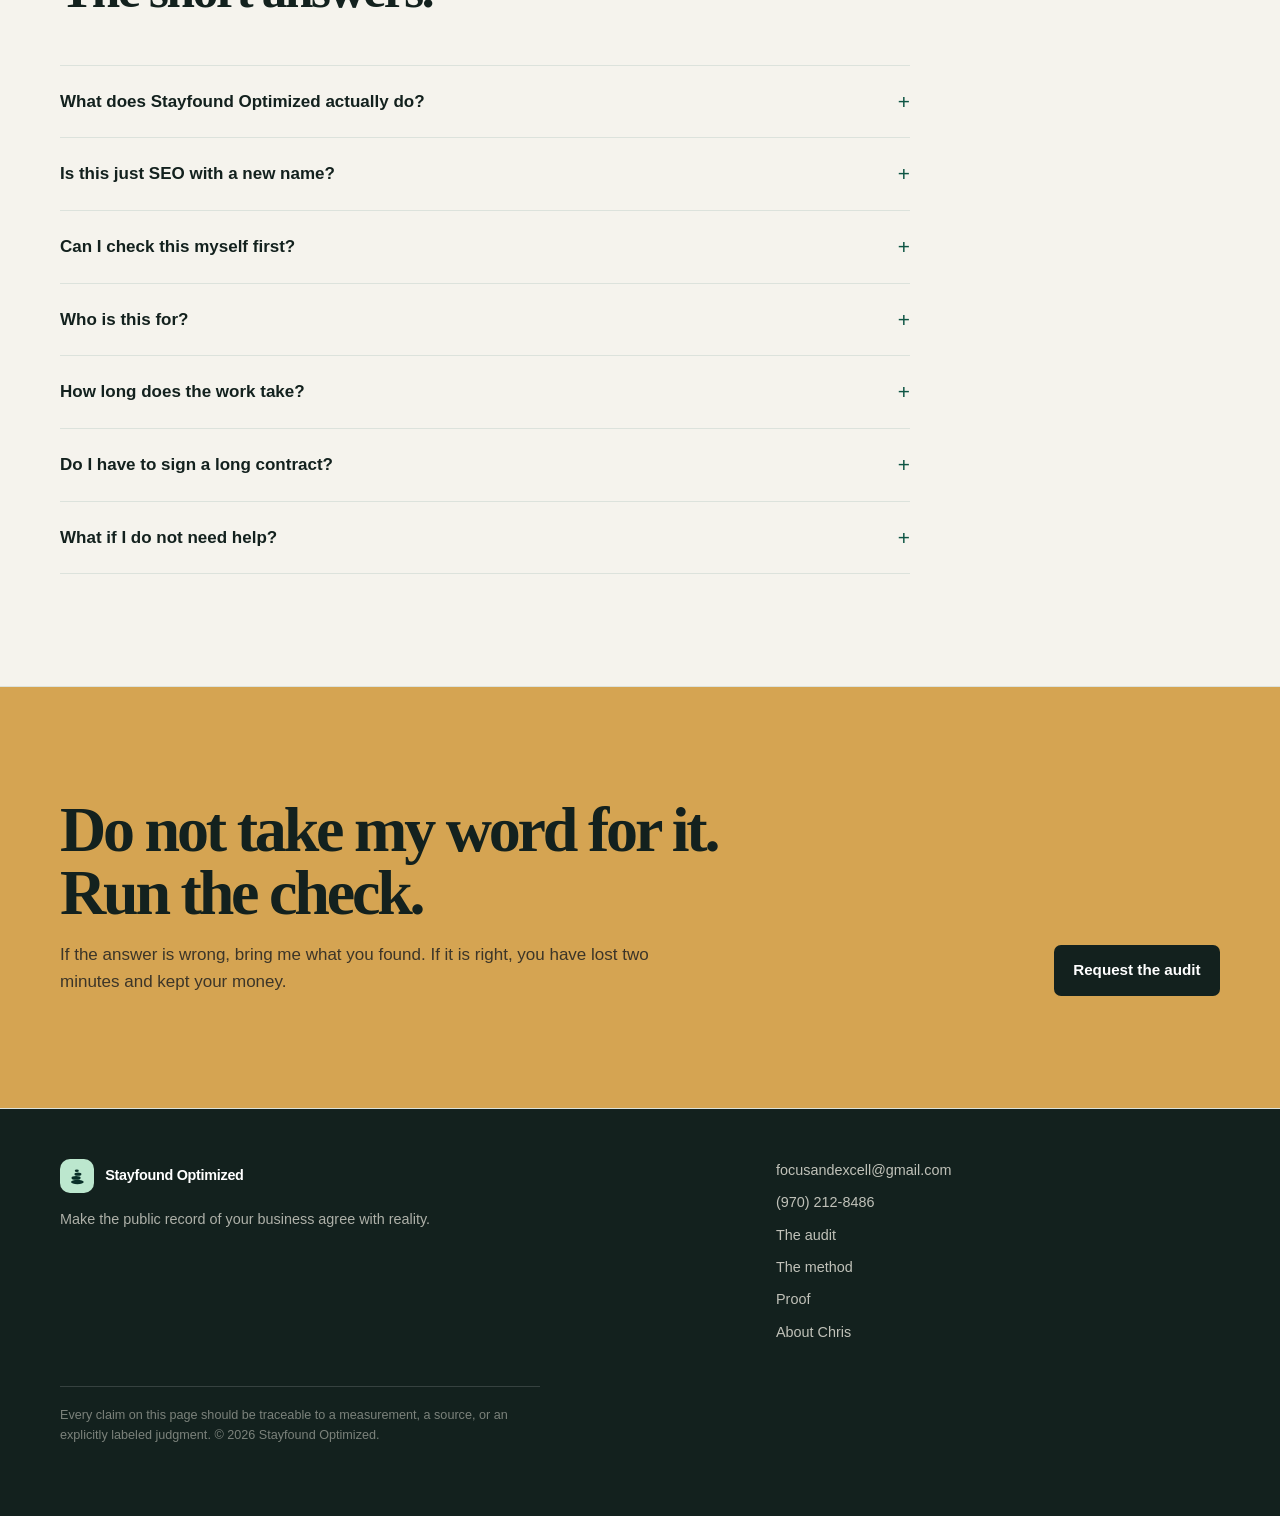
==== commit 7003fe1c: "reframe Stayfound around audit-first veracity work. Replace the general visibility homepage with an " ====
--- a/index.html
+++ b/index.html
@@ -3,36 +3,28 @@
 <head>
 <meta charset="utf-8">
 <meta name="viewport" content="width=device-width, initial-scale=1">
-<title>Stayfound Optimized | Make AI name your business, and get it right</title>
-<meta name="description" content="I build the systems that measure and fix how AI describes your business, across Google, Apple, Bing, ChatGPT, Claude, Gemini, and Perplexity.">
+<title>Stayfound Optimized | Make the public record agree with reality</title>
+<meta name="description" content="Stayfound Optimized traces how Maps, search engines, and AI describe your business, repairs the source of the wrong answer, and verifies the change.">
 <link rel="canonical" href="https://stayfoundoptimized.com/">
-
 <link rel="icon" href="/favicon.svg" type="image/svg+xml">
 <link rel="apple-touch-icon" href="/apple-touch-icon.png">
-<meta name="theme-color" content="#1B5744">
+<meta name="theme-color" content="#10201d">
 
 <meta property="og:type" content="website">
 <meta property="og:site_name" content="Stayfound Optimized">
-<meta property="og:title" content="Stayfound Optimized: make AI name your business, and get it right">
-<meta property="og:description" content="The systems that measure and fix how AI describes your business. Engine by engine, with the evidence to prove it.">
+<meta property="og:title" content="Make the public record of your business agree with reality">
+<meta property="og:description" content="I trace wrong Maps, search, and AI answers back to the source, repair the record, and verify the change.">
 <meta property="og:url" content="https://stayfoundoptimized.com/">
 <meta property="og:image" content="https://stayfoundoptimized.com/og.png">
 <meta property="og:image:width" content="1200">
 <meta property="og:image:height" content="630">
 <meta property="og:locale" content="en_US">
 <meta name="twitter:card" content="summary_large_image">
-<meta name="twitter:title" content="Stayfound Optimized: make AI name your business, and get it right">
-<meta name="twitter:description" content="The systems that measure and fix how AI describes your business.">
+<meta name="twitter:title" content="Make the public record of your business agree with reality">
+<meta name="twitter:description" content="I trace wrong Maps, search, and AI answers back to the source, repair the record, and verify the change.">
 <meta name="twitter:image" content="https://stayfoundoptimized.com/og.png">
 
-<!--
-  SCHEMA NOTES
-  - Every @id below must resolve on the live domain. All are domain-absolute by design,
-    so the entity survives the move from the github.io preview URL to stayfoundoptimized.com.
-  - sameAs stays empty until real profiles exist. An empty array is honest; a fabricated one is a claim.
-  - Before adding a page, add its URL here and to sitemap.xml. Schema must describe what is actually live.
-  - areaServed deliberately does NOT list counties. It claims a state and a country, not a local patch.
--->
+<!-- Schema follows the visible page. The public identity is Stayfound Optimized. -->
 <script type="application/ld+json">
 {
   "@context": "https://schema.org",
@@ -40,38 +32,48 @@
     {
       "@type": "ProfessionalService",
       "@id": "https://stayfoundoptimized.com/#business",
-      "name": "Stayfound Optimized LLC",
-      "alternateName": "Stayfound Optimized",
-      "description": "AI search visibility systems. Measurement and correction of how AI assistants and answer engines name, describe, and recommend a business, across Google, Apple, Bing, ChatGPT, Claude, Gemini, and Perplexity.",
+      "name": "Stayfound Optimized",
+      "description": "Measurement and correction of how AI assistants and answer engines name, describe, and recommend a business.",
       "url": "https://stayfoundoptimized.com/",
       "logo": "https://stayfoundoptimized.com/og.png",
       "image": "https://stayfoundoptimized.com/og.png",
       "email": "focusandexcell@gmail.com",
       "telephone": "+1-970-212-8486",
-      "foundingDate": "2025-09-08",
-      "priceRange": "$$",
-      "currenciesAccepted": "USD",
-      "address": { "@type": "PostalAddress", "addressLocality": "Black Hawk", "addressRegion": "CO", "addressCountry": "US" },
       "areaServed": [
         { "@type": "Country", "name": "United States" },
         { "@type": "State", "name": "Colorado" }
       ],
       "founder": { "@id": "https://stayfoundoptimized.com/#chris" },
       "knowsAbout": [
-        "Answer Engine Optimization", "Generative Engine Optimization", "AI Visibility Measurement",
-        "AI Citation Tracking", "Entity Alignment", "Knowledge Graph", "Structured Data", "JSON-LD",
-        "Google Business Profile", "Apple Business Connect", "Bing Places",
-        "Citation Management", "Technical SEO", "Content Strategy"
+        "AI visibility measurement", "AI citation tracking", "entity alignment",
+        "knowledge graphs", "structured data", "JSON-LD", "citation management",
+        "content strategy", "Google Business Profile", "Apple Business Connect", "Bing Places"
       ],
       "sameAs": [],
       "hasOfferCatalog": {
         "@type": "OfferCatalog",
-        "name": "Services",
+        "name": "Stayfound Optimized services",
         "itemListElement": [
-          { "@type": "Offer", "priceSpecification": { "@type": "UnitPriceSpecification", "price": 360, "priceCurrency": "USD" }, "itemOffered": { "@type": "Service", "name": "The Foundation Audit", "description": "One-time audit: how each engine currently names and describes the business, what is broken underneath, and the fix delivered rather than described.", "provider": { "@id": "https://stayfoundoptimized.com/#business" } } },
-          { "@type": "Offer", "priceSpecification": { "@type": "UnitPriceSpecification", "price": 660, "priceCurrency": "USD" }, "itemOffered": { "@type": "Service", "name": "The Three-Engine Setup", "description": "Google Business Profile, Apple Business Connect, and Bing Places claimed, completed, and kept consistent, plus the structured data that lets each engine read the business correctly.", "provider": { "@id": "https://stayfoundoptimized.com/#business" } } },
-          { "@type": "Offer", "priceSpecification": { "@type": "UnitPriceSpecification", "price": 470, "priceCurrency": "USD", "unitText": "MONTH" }, "itemOffered": { "@type": "Service", "name": "Cited and Correct", "description": "Ongoing measurement and maintenance of how AI assistants name and describe the business, across ChatGPT, Claude, Gemini, and Perplexity, with a monthly report of what changed and what was done.", "provider": { "@id": "https://stayfoundoptimized.com/#business" } } },
-          { "@type": "Offer", "priceSpecification": { "@type": "UnitPriceSpecification", "price": 985, "priceCurrency": "USD", "unitText": "MONTH" }, "itemOffered": { "@type": "Service", "name": "The Record", "description": "Content and authority work: research that answers real customer questions, original guides, and the citation build-out that makes the answers stick.", "provider": { "@id": "https://stayfoundoptimized.com/#business" } } }
+          {
+            "@type": "Offer",
+            "priceSpecification": { "@type": "UnitPriceSpecification", "price": 360, "priceCurrency": "USD" },
+            "itemOffered": { "@type": "Service", "name": "The Foundation Audit", "description": "A one-time audit of how each engine names and describes the business, what is wrong underneath, and what to fix.", "provider": { "@id": "https://stayfoundoptimized.com/#business" } }
+          },
+          {
+            "@type": "Offer",
+            "priceSpecification": { "@type": "UnitPriceSpecification", "price": 660, "priceCurrency": "USD" },
+            "itemOffered": { "@type": "Service", "name": "The Three-Engine Setup", "description": "Google Business Profile, Apple Business Connect, and Bing Places established and kept consistent, with supporting site structure.", "provider": { "@id": "https://stayfoundoptimized.com/#business" } }
+          },
+          {
+            "@type": "Offer",
+            "priceSpecification": { "@type": "UnitPriceSpecification", "price": 470, "priceCurrency": "USD", "unitText": "MONTH" },
+            "itemOffered": { "@type": "Service", "name": "Cited and Correct", "description": "Ongoing measurement and correction of how AI assistants name and describe the business, with a plain monthly report.", "provider": { "@id": "https://stayfoundoptimized.com/#business" } }
+          },
+          {
+            "@type": "Offer",
+            "priceSpecification": { "@type": "UnitPriceSpecification", "price": 985, "priceCurrency": "USD", "unitText": "MONTH" },
+            "itemOffered": { "@type": "Service", "name": "The Record", "description": "Ongoing measurement plus original research, useful guides, and the authority work that makes accurate answers more likely to stick.", "provider": { "@id": "https://stayfoundoptimized.com/#business" } }
+          }
         ]
       }
     },
@@ -81,7 +83,7 @@
       "name": "Chris Bruyette",
       "jobTitle": "Founder",
       "worksFor": { "@id": "https://stayfoundoptimized.com/#business" },
-      "knowsAbout": ["AI Visibility Measurement", "Answer Engine Optimization", "Entity Alignment", "Structured Data", "Local Search"]
+      "knowsAbout": ["AI visibility measurement", "entity alignment", "structured data", "local search"]
     },
     {
       "@type": "WebSite",
@@ -95,7 +97,7 @@
       "@type": "WebPage",
       "@id": "https://stayfoundoptimized.com/#webpage",
       "url": "https://stayfoundoptimized.com/",
-      "name": "Stayfound Optimized: make AI name your business, and get it right",
+      "name": "Make the public record agree with reality | Stayfound Optimized",
       "isPartOf": { "@id": "https://stayfoundoptimized.com/#website" },
       "about": { "@id": "https://stayfoundoptimized.com/#business" },
       "breadcrumb": { "@id": "https://stayfoundoptimized.com/#breadcrumb" }
@@ -103,26 +105,19 @@
     {
       "@type": "BreadcrumbList",
       "@id": "https://stayfoundoptimized.com/#breadcrumb",
-      "itemListElement": [
-        { "@type": "ListItem", "position": 1, "name": "Home", "item": "https://stayfoundoptimized.com/" }
-      ]
+      "itemListElement": [{ "@type": "ListItem", "position": 1, "name": "Home", "item": "https://stayfoundoptimized.com/" }]
     },
     {
       "@type": "FAQPage",
       "@id": "https://stayfoundoptimized.com/#faq",
       "mainEntity": [
-        { "@type": "Question", "name": "What does it mean to be cited by an AI engine?",
-          "acceptedAnswer": { "@type": "Answer", "text": "When someone asks an AI assistant for a recommendation, it gives one answer with a short list of names instead of ten links. Being cited means the business appears in that answer. Being correct means the description that comes with it is accurate. They are two different problems, and the second one is harder." } },
-        { "@type": "Question", "name": "How do I check where I stand right now?",
-          "acceptedAnswer": { "@type": "Answer", "text": "Ask ChatGPT, Claude, Gemini, and Perplexity the question your customer would ask, then ask each one your business name on its own and read what it says. Most owners are surprised twice: once that they are not named, and once that what is written about them is wrong. Doing that across every engine is what the systems on this page do continuously." } },
-        { "@type": "Question", "name": "Why do Apple and Bing matter, not just Google?",
-          "acceptedAnswer": { "@type": "Answer", "text": "Because Siri and Copilot do not read Google. They read Apple Business Connect and Bing Places. Google feeds Gemini and AI Overviews, Apple feeds Siri, and Bing feeds Copilot. A business that is perfect on Google and absent on the other two is invisible to a large share of voice and AI searches, and most owners have never been told." } },
-        { "@type": "Question", "name": "How long does it take to see results?",
-          "acceptedAnswer": { "@type": "Answer", "text": "Established signals can shift within 30 to 60 days, and real movement typically lands inside 90 days. Anything claiming a specific ranking next week is guessing or misrepresenting." } },
-        { "@type": "Question", "name": "Is there a contract?",
-          "acceptedAnswer": { "@type": "Answer", "text": "No. Ongoing work is month to month with no long-term contract, because it should earn its place every month." } },
-        { "@type": "Question", "name": "What if I am not sure this applies to my business?",
-          "acceptedAnswer": { "@type": "Answer", "text": "Start with the Foundation Audit. It is a one-time engagement that shows where the business actually stands across every engine, and the client owns the findings whether or not the relationship continues." } }
+        { "@type": "Question", "name": "What does Stayfound Optimized actually do?", "acceptedAnswer": { "@type": "Answer", "text": "Stayfound Optimized measures how AI assistants name, describe, and recommend a business. Then it traces the evidence behind those answers and fixes the parts that are wrong, missing, or inconsistent." } },
+        { "@type": "Question", "name": "Is this just SEO with a new name?", "acceptedAnswer": { "@type": "Answer", "text": "No. Search visibility still matters, but an AI answer is not a list of ten blue links. The work here also looks at entity identity, third-party corroboration, structured information, reviews, and the sources an assistant uses when it forms an answer." } },
+        { "@type": "Question", "name": "Can I check this myself first?", "acceptedAnswer": { "@type": "Answer", "text": "Yes. Ask an AI assistant the question a real buyer would ask, ask it about your business by name, and ask which sources it used. That is not a full audit, but it will show you whether the problem is absence, inaccuracy, or weak evidence." } },
+        { "@type": "Question", "name": "Who is this for?", "acceptedAnswer": { "@type": "Answer", "text": "It is for established businesses and mission-driven organizations whose reputation matters, especially when a buyer's recommendation depends on being understood correctly. It is not for someone looking for a guaranteed ranking next week." } },
+        { "@type": "Question", "name": "How long does the work take?", "acceptedAnswer": { "@type": "Answer", "text": "The Foundation Audit is a one-time engagement. Ongoing changes depend on what is wrong and where the evidence lives. Established signals can shift within 30 to 60 days, but a specific ranking promise next week would be guesswork." } },
+        { "@type": "Question", "name": "Do I have to sign a long contract?", "acceptedAnswer": { "@type": "Answer", "text": "No. Ongoing work is month to month. The goal is to earn its place by showing what changed and what was done." } },
+        { "@type": "Question", "name": "What if I do not need help?", "acceptedAnswer": { "@type": "Answer", "text": "Then I will tell you. The self-check on this page is there so you can see the problem before paying for an audit. If your business is named, described correctly, and supported by good sources, you may not need Stayfound Optimized yet." } }
       ]
     }
   ]
@@ -130,473 +125,269 @@
 </script>
 
 <style>
-  :root{
-    --paper:#FBFAF7; --ink:#16191C; --muted:#5C6672; --line:#E4E2DC;
-    --pine:#1B5744; --pine-deep:#123A2D; --card:#FFFFFF;
+  :root {
+    --ink: #13211e; --ink-soft: #28413b; --paper: #f5f3ed; --paper-bright: #fbfaf6;
+    --card: #ffffff; --muted: #66736d; --line: #dce2dc; --pine: #0e5544;
+    --pine-dark: #092f28; --mint: #bce7ce; --gold: #d5a452; --orange: #bf6549;
     --serif: ui-serif, Georgia, "Iowan Old Style", "Palatino Linotype", Palatino, "Times New Roman", serif;
     --sans: -apple-system, BlinkMacSystemFont, "Segoe UI", Roboto, Helvetica, Arial, sans-serif;
   }
-  *{box-sizing:border-box}
-  html{-webkit-text-size-adjust:100%}
-  body{margin:0;background:var(--paper);color:var(--ink);font:17px/1.65 var(--sans);-webkit-font-smoothing:antialiased;}
-  a{color:var(--pine)}
-  .shell{max-width:52rem;margin:0 auto;padding:0 1.5rem}
-
-  header.bar{position:sticky;top:0;z-index:20;background:rgba(251,250,247,.86);backdrop-filter:saturate(180%) blur(10px);border-bottom:1px solid var(--line)}
-  .bar .shell{display:flex;align-items:center;justify-content:space-between;gap:1rem;height:3.75rem}
-  .brand{display:flex;align-items:center;gap:.6rem;text-decoration:none;color:var(--ink);font-weight:650;letter-spacing:-.01em;font-size:.98rem;white-space:nowrap}
-  .brand svg{flex:none}
-  nav.links{display:flex;gap:1.5rem;font-size:.9rem}
-  nav.links a{color:var(--muted);text-decoration:none}
-  nav.links a:hover{color:var(--pine)}
-  @media (max-width:760px){ nav.links{display:none} }
-
-  .hero{position:relative;overflow:hidden;border-bottom:1px solid var(--line)}
-  .hero .topo{position:absolute;inset:0;opacity:.5;pointer-events:none;
-    -webkit-mask-image:linear-gradient(103deg,transparent 0 22%,rgba(0,0,0,.45) 46%,#000 76%);
-    mask-image:linear-gradient(103deg,transparent 0 22%,rgba(0,0,0,.45) 46%,#000 76%)}
-  .hero .shell{position:relative;padding:5.5rem 1.5rem 5rem}
-  .eyebrow{font-size:.78rem;letter-spacing:.13em;text-transform:uppercase;color:var(--pine);font-weight:650;margin:0 0 1.4rem}
-  h1{text-wrap:balance;font-family:var(--serif);font-weight:600;font-size:clamp(2rem,5.2vw,3.1rem);line-height:1.14;letter-spacing:-.02em;margin:0 0 1.35rem;max-width:24ch}
-  .lede{font-size:clamp(1.05rem,2.2vw,1.25rem);line-height:1.55;color:var(--muted);margin:0;max-width:46ch}
-  .act{margin-top:2.25rem;display:flex;flex-wrap:wrap;gap:.75rem;align-items:center}
-  .cta{display:inline-block;background:var(--pine);color:#fff;text-decoration:none;padding:.9rem 1.6rem;border-radius:7px;font-weight:640;font-size:.98rem;border:1px solid var(--pine)}
-  .cta:hover{background:var(--pine-deep)}
-  .cta.ghost{background:transparent;color:var(--pine);border-color:var(--line)}
-  .cta.ghost:hover{background:rgba(27,87,68,.06);border-color:var(--pine)}
-
-  section{padding:4rem 0;border-bottom:1px solid var(--line)}
-  section:last-of-type{border-bottom:0}
-  h2{text-wrap:balance;font-family:var(--serif);font-size:1.65rem;font-weight:600;letter-spacing:-.015em;margin:0 0 1.4rem}
-  .kicker{font-size:.74rem;letter-spacing:.13em;text-transform:uppercase;color:var(--muted);font-weight:650;margin:0 0 .7rem}
-  p{margin:0 0 1.05rem;max-width:62ch}
-  .prose p:last-child{margin-bottom:0}
-  ul{padding-left:1.1rem;margin:0 0 1.05rem;max-width:62ch}
-  li{margin-bottom:.4rem}
-  strong{font-weight:660}
-
-  /* check it yourself */
-  .demo{margin-top:1.75rem;display:grid;gap:1rem}
-  @media (min-width:720px){ .demo{grid-template-columns:1fr 1fr} }
-  .step{background:var(--card);border:1px solid var(--line);border-radius:12px;padding:1.4rem 1.5rem}
-  .step .n{font-size:.71rem;letter-spacing:.12em;text-transform:uppercase;color:var(--pine);font-weight:680;margin:0 0 .6rem}
-  .step h3{margin:0 0 .5rem;font-family:var(--serif);font-size:1.18rem;font-weight:600;letter-spacing:-.01em}
-  .step p{font-size:.94rem;color:var(--muted);margin:0;max-width:none}
-  .prompt{margin-top:1rem;background:var(--paper);border:1px solid var(--line);border-radius:9px;padding:.85rem 1rem;display:flex;gap:.9rem;align-items:center;justify-content:space-between}
-  .prompt code{font-family:ui-monospace,SFMono-Regular,Menlo,Consolas,monospace;font-size:.87rem;color:var(--ink);line-height:1.5}
-  .copy{flex:none;background:transparent;border:1px solid var(--line);border-radius:6px;padding:.4rem .7rem;font:inherit;font-size:.8rem;font-weight:640;color:var(--pine);cursor:pointer}
-  .copy:hover{border-color:var(--pine);background:rgba(27,87,68,.06)}
-  .enginelinks{margin-top:1.1rem;display:flex;flex-wrap:wrap;gap:.5rem .9rem;font-size:.9rem}
-  .enginelinks a{text-decoration:none;border-bottom:1px solid rgba(27,87,68,.3)}
-
-  .engines{display:grid;gap:1rem;margin-top:1.75rem}
-  @media (min-width:700px){ .engines{grid-template-columns:repeat(3,1fr)} }
-  .engine{background:var(--card);border:1px solid var(--line);border-radius:12px;padding:1.35rem 1.4rem}
-  .engine h3{margin:0 0 .15rem;font-size:1.02rem;letter-spacing:-.01em}
-  .engine .feeds{font-size:.83rem;color:var(--pine);font-weight:650;margin:0 0 .7rem;letter-spacing:.01em}
-  .engine p{font-size:.92rem;color:var(--muted);margin:0;max-width:none}
-
-  /* systems */
-  .systems{margin-top:1.75rem;border-top:1px solid var(--line)}
-  .sys{display:grid;gap:.35rem 1.5rem;padding:1.5rem 0;border-bottom:1px solid var(--line)}
-  @media (min-width:720px){ .sys{grid-template-columns:15rem 1fr} }
-  .sys h3{margin:0;font-size:1.05rem;letter-spacing:-.01em;font-weight:660}
-  .sys .cad{margin:.25rem 0 0;font-size:.78rem;letter-spacing:.1em;text-transform:uppercase;color:var(--muted);font-weight:650}
-  .sys p{margin:0;font-size:.95rem;color:var(--muted);max-width:56ch}
-  .sys .why{color:var(--ink)}
-
-  .proof{background:var(--card);border:1px solid var(--line);border-left:3px solid var(--pine);border-radius:0 12px 12px 0;padding:1.6rem 1.7rem}
-  .proof p:last-child{margin-bottom:0}
-  .proof .tag{font-size:.72rem;letter-spacing:.13em;text-transform:uppercase;color:var(--pine);font-weight:680;margin:0 0 .8rem}
-  .proof blockquote{margin:0 0 1.1rem;font-family:var(--serif);font-size:1.2rem;line-height:1.5;letter-spacing:-.01em}
-  .howto{font-size:.9rem;color:var(--muted);margin:0;max-width:none}
-
-  .tiers{display:grid;gap:1rem;margin-top:1.75rem}
-  @media (min-width:700px){ .tiers{grid-template-columns:1fr 1fr} }
-  .tier{background:var(--card);border:1px solid var(--line);border-radius:12px;padding:1.5rem 1.5rem 1.6rem;display:flex;flex-direction:column}
-  .tier .kind{font-size:.71rem;letter-spacing:.12em;text-transform:uppercase;color:var(--muted);font-weight:680;margin:0 0 .55rem}
-  .tier h3{margin:0 0 .3rem;font-family:var(--serif);font-size:1.3rem;font-weight:600;letter-spacing:-.015em}
-  .tier .price{color:var(--pine);font-weight:680;margin:0 0 .85rem;font-size:1rem}
-  .tier .what{font-size:.94rem;color:var(--muted);margin:0 0 1.1rem}
-  .tier ul{font-size:.94rem;margin:0;padding-left:1.05rem;max-width:none}
-  .tier li{margin-bottom:.5rem}
-  .tier li:last-child{margin-bottom:0}
-  .tier.recurring{border-top:3px solid var(--pine)}
-  .tier .start{margin-top:auto;padding-top:1.3rem}
-  .tier .start a{font-size:.92rem;font-weight:650;text-decoration:none;border-bottom:1px solid rgba(27,87,68,.35)}
-  .note{font-size:.9rem;color:var(--muted);margin:1.4rem 0 0}
-
-  details{border-bottom:1px solid var(--line);padding:1rem 0}
-  details:first-of-type{border-top:1px solid var(--line)}
-  summary{cursor:pointer;font-weight:640;font-size:1rem;list-style:none}
-  summary::-webkit-details-marker{display:none}
-  summary::after{content:"+";float:right;color:var(--muted);font-weight:400}
-  details[open] summary::after{content:"\2212"}
-  details p{margin:.75rem 0 0;font-size:.95rem;color:var(--muted);max-width:62ch}
-
-  footer{padding:2.5rem 0 4rem;color:var(--muted);font-size:.92rem}
-  footer .shell{display:flex;flex-wrap:wrap;gap:1.5rem 2.5rem;justify-content:space-between;align-items:flex-start}
-  footer .fcol{max-width:22rem}
-  footer .brandline{display:flex;align-items:center;gap:.55rem;color:var(--ink);font-weight:650;margin-bottom:.6rem}
-  footer a{color:var(--muted);text-decoration:none}
-  footer a:hover{color:var(--pine)}
-  footer .fine{font-size:.83rem;margin-top:1.75rem;padding-top:1.25rem;border-top:1px solid var(--line);color:#8B939C}
-
-  @media (max-width:520px){ .act{flex-direction:column;align-items:stretch} .act .cta{text-align:center} }
-
-  @media (prefers-color-scheme: dark){
-    :root{--paper:#14171A;--ink:#E8EBEE;--muted:#98A2AC;--line:#272B30;--card:#1A1E22;--pine:#7FC3A7;--pine-deep:#5FA98B}
-    .cta{background:#7FC3A7;color:#101315;border-color:#7FC3A7}
-    .cta:hover{background:#5FA98B;color:#101315}
-    .cta.ghost{background:transparent;color:#7FC3A7;border-color:var(--line)}
-    .cta.ghost:hover{background:rgba(127,195,167,.08);border-color:#7FC3A7}
-    header.bar{background:rgba(20,23,26,.86)}
-    .proof{border-left-color:#7FC3A7}
-    .prompt{background:#171B1F}
-    .hero .topo{opacity:.28}
+  * { box-sizing: border-box; }
+  html { scroll-behavior: smooth; -webkit-text-size-adjust: 100%; }
+  body { margin: 0; background: var(--paper); color: var(--ink); font: 17px/1.62 var(--sans); -webkit-font-smoothing: antialiased; }
+  body, button, input { font-family: var(--sans); }
+  a { color: inherit; }
+  .wrap { width: min(1160px, calc(100% - 48px)); margin: 0 auto; }
+  .skip { position: absolute; left: 1rem; top: -4rem; z-index: 100; background: var(--mint); color: var(--ink); padding: .7rem 1rem; border-radius: 0 0 8px 8px; }
+  .skip:focus { top: 0; }
+  .topbar { position: sticky; top: 0; z-index: 20; background: rgba(19, 33, 30, .94); color: #f7f4ea; border-bottom: 1px solid rgba(255,255,255,.12); backdrop-filter: blur(14px); }
+  .topbar .wrap { display: flex; align-items: center; justify-content: space-between; min-height: 72px; gap: 24px; }
+  .brand { display: inline-flex; align-items: center; gap: .7rem; color: #fff; text-decoration: none; font-weight: 700; letter-spacing: -.02em; white-space: nowrap; }
+  .mark { display: grid; place-items: center; width: 34px; height: 34px; border-radius: 10px; background: var(--mint); color: var(--pine-dark); }
+  .mark svg { width: 24px; height: 24px; }
+  .nav { display: flex; align-items: center; gap: 24px; font-size: .9rem; }
+  .nav a { color: rgba(255,255,255,.72); text-decoration: none; }
+  .nav a:hover, .nav a:focus-visible { color: #fff; }
+  .nav .nav-cta { color: var(--ink); background: var(--mint); padding: .55rem .9rem; border-radius: 7px; font-weight: 700; }
+  .nav .nav-cta:hover { color: var(--ink); background: #d4f1df; }
+  .hero { position: relative; overflow: hidden; background: var(--ink); color: #f7f4ea; }
+  .hero::before { content: ""; position: absolute; width: 720px; height: 720px; right: -250px; top: -340px; border: 1px solid rgba(188,231,206,.24); border-radius: 50%; box-shadow: 0 0 0 36px rgba(188,231,206,.045), 0 0 0 72px rgba(188,231,206,.035), 0 0 0 108px rgba(188,231,206,.025), 0 0 0 144px rgba(188,231,206,.018); }
+  .hero .wrap { position: relative; display: grid; grid-template-columns: minmax(0, 1.05fr) minmax(320px, .95fr); align-items: center; gap: clamp(40px, 7vw, 100px); min-height: 690px; padding-top: 84px; padding-bottom: 92px; }
+  .eyebrow, .kicker { margin: 0 0 18px; color: var(--gold); font-size: .73rem; font-weight: 800; letter-spacing: .15em; line-height: 1.2; text-transform: uppercase; }
+  .hero h1 { max-width: 720px; margin: 0 0 24px; font: 600 clamp(3rem, 6vw, 5.65rem)/.98 var(--serif); letter-spacing: -.055em; }
+  .hero .lede { max-width: 570px; margin: 0; color: rgba(247,244,234,.76); font-size: clamp(1.08rem, 1.8vw, 1.3rem); line-height: 1.5; }
+  .actions { display: flex; flex-wrap: wrap; gap: 12px; margin-top: 34px; }
+  .button { display: inline-flex; align-items: center; justify-content: center; min-height: 48px; padding: .75rem 1.15rem; border: 1px solid transparent; border-radius: 7px; font-size: .95rem; font-weight: 750; text-decoration: none; cursor: pointer; }
+  .button.primary { background: var(--mint); color: var(--ink); }
+  .button.primary:hover, .button.primary:focus-visible { background: #d7f3e1; }
+  .button.secondary { border-color: rgba(255,255,255,.28); color: #fff; background: transparent; }
+  .button.secondary:hover, .button.secondary:focus-visible { border-color: var(--mint); color: var(--mint); }
+  .button.dark { background: var(--pine); color: #fff; }
+  .button.dark:hover, .button.dark:focus-visible { background: var(--pine-dark); }
+  .button:focus-visible, a:focus-visible, summary:focus-visible, input:focus-visible { outline: 3px solid var(--gold); outline-offset: 3px; }
+  .receipt { position: relative; max-width: 450px; justify-self: end; padding: 25px; background: #eef2eb; color: var(--ink); border: 1px solid rgba(255,255,255,.16); border-radius: 16px; box-shadow: 18px 22px 0 rgba(213,164,82,.18); transform: rotate(1.5deg); }
+  .receipt::after { content: "EXAMPLE DIAGNOSTIC"; position: absolute; right: 18px; top: -13px; padding: 5px 9px; color: var(--pine-dark); background: var(--gold); border-radius: 4px; font-size: .62rem; font-weight: 850; letter-spacing: .12em; }
+  .receipt-label { margin: 0 0 9px; color: var(--muted); font-size: .68rem; font-weight: 800; letter-spacing: .13em; text-transform: uppercase; }
+  .receipt-question { margin: 0 0 22px; font: 600 1.45rem/1.12 var(--serif); letter-spacing: -.025em; }
+  .answer-row { display: grid; grid-template-columns: 1fr auto; align-items: center; gap: 16px; padding: 13px 0; border-top: 1px solid #cbd6cc; }
+  .answer-row strong { font-size: .9rem; }
+  .answer-row span { color: var(--muted); font-size: .78rem; text-align: right; }
+  .answer-row .bad { color: var(--orange); font-weight: 800; }
+  .receipt-foot { margin: 20px 0 0; padding-top: 16px; border-top: 1px solid #cbd6cc; color: var(--muted); font-size: .78rem; }
+  section { border-bottom: 1px solid var(--line); }
+  .section { padding: 112px 0; }
+  .section-heading { max-width: 760px; }
+  .section-heading h2 { margin: 0 0 18px; font: 600 clamp(2.1rem, 4vw, 3.55rem)/1.02 var(--serif); letter-spacing: -.045em; }
+  .section-heading p { margin: 0; color: var(--muted); font-size: 1.08rem; }
+  .section-heading .kicker { color: var(--pine); }
+  .dark-section { background: var(--pine-dark); color: #f7f4ea; border-color: rgba(255,255,255,.12); }
+  .dark-section .section-heading p { color: rgba(247,244,234,.7); }
+  .dark-section .section-heading .kicker { color: var(--mint); }
+  .truth-grid { display: grid; grid-template-columns: repeat(3, 1fr); gap: 1px; margin-top: 52px; background: var(--line); border: 1px solid var(--line); }
+  .truth-card { min-height: 250px; padding: 28px; background: var(--paper-bright); }
+  .truth-card .number { display: block; margin-bottom: 30px; color: var(--gold); font-size: .75rem; font-weight: 850; letter-spacing: .14em; }
+  .truth-card h3 { margin: 0 0 10px; font: 600 1.55rem/1.05 var(--serif); letter-spacing: -.025em; }
+  .truth-card p { margin: 0; color: var(--muted); font-size: .96rem; }
+  .check-layout { display: grid; grid-template-columns: minmax(0, .75fr) minmax(0, 1.25fr); gap: 70px; align-items: start; margin-top: 54px; }
+  .check-intro { position: sticky; top: 110px; }
+  .check-intro h3 { margin: 0 0 16px; font: 600 2rem/1.03 var(--serif); letter-spacing: -.035em; }
+  .check-intro p { color: var(--muted); }
+  .check-note { margin-top: 24px; padding: 16px 18px; border-left: 3px solid var(--gold); color: var(--ink-soft); background: #eeeae0; font-size: .91rem; }
+  .check-form { padding: 30px; background: var(--card); border: 1px solid var(--line); border-radius: 14px; box-shadow: 0 16px 40px rgba(19,33,30,.06); }
+  .field-grid { display: grid; grid-template-columns: 1fr 1fr; gap: 16px; }
+  label { display: block; color: var(--ink); font-size: .82rem; font-weight: 800; }
+  input { width: 100%; margin-top: 7px; padding: 12px 13px; border: 1px solid #c9d3ca; border-radius: 6px; background: #fff; color: var(--ink); font-size: 1rem; }
+  input::placeholder { color: #8b9690; }
+  .form-help { margin: 16px 0 0; color: var(--muted); font-size: .84rem; }
+  .check-form .button { margin-top: 24px; }
+  .prompts { display: none; margin-top: 28px; padding-top: 25px; border-top: 1px solid var(--line); }
+  .prompts.visible { display: block; }
+  .prompts h4 { margin: 0 0 8px; font: 600 1.45rem/1.1 var(--serif); }
+  .prompts > p { margin: 0 0 18px; color: var(--muted); font-size: .9rem; }
+  .prompt-row { display: grid; grid-template-columns: 1fr auto; gap: 12px; align-items: center; padding: 14px 0; border-top: 1px solid var(--line); }
+  .prompt-row code { color: var(--ink-soft); font: .9rem/1.45 ui-monospace, SFMono-Regular, Menlo, Consolas, monospace; }
+  .copy-button { flex: none; padding: .48rem .7rem; border: 1px solid #b9c9bc; border-radius: 5px; background: transparent; color: var(--pine); font-size: .78rem; font-weight: 800; cursor: pointer; }
+  .copy-button:hover, .copy-button:focus-visible { background: var(--mint); border-color: var(--pine); }
+  .engine-links { display: flex; flex-wrap: wrap; gap: 12px; margin-top: 22px; font-size: .88rem; }
+  .engine-links a { color: var(--pine); font-weight: 750; text-decoration: underline; text-decoration-color: #aac7b2; text-underline-offset: 4px; }
+  .method-grid { display: grid; grid-template-columns: repeat(4, 1fr); gap: 14px; margin-top: 52px; }
+  .method { padding: 25px; border: 1px solid rgba(188,231,206,.2); border-radius: 12px; background: rgba(255,255,255,.055); }
+  .method .method-number { color: var(--gold); font-weight: 850; font-size: .72rem; letter-spacing: .14em; }
+  .method h3 { margin: 32px 0 10px; font: 600 1.35rem/1 var(--serif); }
+  .method p { margin: 0; color: rgba(247,244,234,.68); font-size: .9rem; }
+  .offers { display: grid; grid-template-columns: repeat(2, 1fr); gap: 18px; margin-top: 54px; }
+  .offer { display: flex; flex-direction: column; padding: 30px; background: var(--card); border: 1px solid var(--line); border-radius: 12px; }
+  .offer.featured { border: 2px solid var(--pine); box-shadow: 0 16px 36px rgba(14,85,68,.09); }
+  .offer-label { margin: 0 0 12px; color: var(--pine); font-size: .72rem; font-weight: 850; letter-spacing: .14em; text-transform: uppercase; }
+  .offer h3 { margin: 0; font: 600 2rem/1 var(--serif); letter-spacing: -.035em; }
+  .price { margin: 15px 0 12px; color: var(--pine); font-size: 1.05rem; font-weight: 850; }
+  .offer-intro { margin: 0 0 24px; color: var(--muted); }
+  .offer ul { margin: 0; padding-left: 19px; color: var(--ink-soft); font-size: .94rem; }
+  .offer li { margin-bottom: 9px; }
+  .offer .offer-action { margin-top: auto; padding-top: 28px; }
+  .offer .text-link { color: var(--pine); font-weight: 850; text-underline-offset: 4px; }
+  .fine-print { margin: 24px 0 0; color: var(--muted); font-size: .86rem; }
+  .fit-grid { display: grid; grid-template-columns: 1fr 1fr; gap: 18px; margin-top: 52px; }
+  .fit { padding: 30px; border-radius: 12px; }
+  .fit.yes { background: #e4f1e7; border: 1px solid #c5dfcc; }
+  .fit.no { background: #f1e8df; border: 1px solid #e4d0be; }
+  .fit h3 { margin: 0 0 17px; font: 600 1.8rem/1 var(--serif); }
+  .fit ul { margin: 0; padding-left: 19px; color: var(--ink-soft); }
+  .fit li { margin-bottom: 9px; }
+  .faq { max-width: 850px; margin-top: 48px; border-top: 1px solid var(--line); }
+  details { border-bottom: 1px solid var(--line); }
+  summary { display: flex; align-items: center; justify-content: space-between; gap: 20px; padding: 19px 0; cursor: pointer; font-weight: 800; list-style: none; }
+  summary::-webkit-details-marker { display: none; }
+  summary::after { content: "+"; color: var(--pine); font-size: 1.3rem; font-weight: 400; }
+  details[open] summary::after { content: "−"; }
+  details p { max-width: 720px; margin: -3px 0 20px; color: var(--muted); }
+  .final { background: var(--gold); color: var(--ink); }
+  .final .wrap { display: flex; align-items: end; justify-content: space-between; gap: 40px; }
+  .final h2 { max-width: 700px; margin: 0 0 16px; font: 600 clamp(2.4rem, 5vw, 4.6rem)/.98 var(--serif); letter-spacing: -.05em; }
+  .final p { max-width: 600px; margin: 0; color: #3c3528; }
+  .final .button { background: var(--ink); color: #fff; white-space: nowrap; }
+  .final .button:hover, .final .button:focus-visible { background: var(--pine-dark); }
+  footer { padding: 50px 0 70px; background: var(--ink); color: rgba(247,244,234,.68); font-size: .9rem; }
+  .footer-grid { display: grid; grid-template-columns: 1.2fr .8fr; gap: 50px; }
+  footer .brand { margin-bottom: 15px; }
+  footer p { max-width: 480px; margin: 0; }
+  footer .footer-links { display: flex; flex-direction: column; gap: 9px; }
+  footer a { color: rgba(247,244,234,.76); text-decoration: none; }
+  footer a:hover, footer a:focus-visible { color: var(--mint); }
+  .footer-note { margin-top: 42px; padding-top: 18px; border-top: 1px solid rgba(255,255,255,.15); color: rgba(247,244,234,.46); font-size: .79rem; }
+  .audit-section { background: #e8eee8; }
+  .audit-grid, .proof-grid, .repair-grid { display: grid; grid-template-columns: repeat(4, 1fr); gap: 14px; margin-top: 52px; }
+  .audit-card, .proof-card, .repair-card { padding: 25px; background: var(--paper-bright); border: 1px solid var(--line); border-radius: 12px; }
+  .audit-number { color: var(--pine); font-size: .75rem; font-weight: 850; letter-spacing: .14em; }
+  .audit-card h3, .proof-card h3, .repair-card h3 { margin: 28px 0 10px; font: 600 1.35rem/1 var(--serif); letter-spacing: -.025em; }
+  .audit-card p, .proof-card p, .repair-card p { margin: 0; color: var(--muted); font-size: .92rem; }
+  .audit-bottom { display: flex; align-items: center; justify-content: space-between; gap: 24px; margin-top: 28px; padding: 22px 24px; background: var(--pine-dark); color: #f7f4ea; border-radius: 12px; }
+  .audit-bottom p { max-width: 650px; margin: 0; color: rgba(247,244,234,.78); font-size: .93rem; }
+  .receipt-section { background: #f0eee6; }
+  .receipt-ledger { margin-top: 52px; border: 1px solid #cfd9cf; border-radius: 12px; overflow: hidden; background: var(--card); }
+  .ledger-row { display: grid; grid-template-columns: 150px minmax(0, 1fr) 150px; gap: 22px; align-items: center; padding: 17px 22px; border-top: 1px solid var(--line); font-size: .9rem; }
+  .ledger-row:first-child { border-top: 0; }
+  .ledger-head { color: var(--muted); background: #e8eee8; font-size: .72rem; font-weight: 850; letter-spacing: .12em; text-transform: uppercase; }
+  .ledger-row span { color: var(--ink-soft); }
+  .ledger-row b { font-size: .72rem; letter-spacing: .08em; text-transform: uppercase; }
+  .status-neutral { color: var(--pine); }.status-warn { color: var(--orange); }.status-judgment { color: #88672a; }.status-unknown { color: var(--muted); }
+  .receipt-caption { margin: 18px 0 0; color: var(--muted); font-size: .86rem; }
+  .repair-section { background: var(--paper-bright); }
+  .repair-grid { grid-template-columns: repeat(2, 1fr); }
+  .repair-card { min-height: 190px; }
+  .repair-label, .proof-label { color: var(--pine); font-size: .7rem; font-weight: 850; letter-spacing: .13em; text-transform: uppercase; }
+  .proof-grid { grid-template-columns: repeat(3, 1fr); }
+  .proof-card { min-height: 215px; }
+  .about-section { background: var(--pine); color: #f7f4ea; }
+  .about-grid { display: grid; grid-template-columns: .85fr 1.15fr; gap: 80px; align-items: start; }
+  .about-grid .kicker { color: var(--mint); }.about-grid h2 { margin: 0; font: 600 clamp(2.1rem, 4vw, 3.55rem)/1.02 var(--serif); letter-spacing: -.045em; }.about-grid p:not(.kicker) { margin: 0 0 18px; color: rgba(247,244,234,.74); }
+  .request-section { background: var(--gold); }
+  .request-box { display: flex; justify-content: space-between; align-items: center; gap: 40px; padding: 42px; background: rgba(255,255,255,.25); border: 1px solid rgba(19,33,30,.18); border-radius: 14px; }
+  .request-box h2 { margin: 0 0 12px; font: 600 clamp(2.1rem, 4vw, 3.55rem)/1 var(--serif); letter-spacing: -.045em; }.request-box p:not(.kicker) { max-width: 650px; margin: 0; color: #3c3528; }.request-actions { display: flex; flex-direction: column; align-items: flex-start; gap: 16px; }.request-actions .text-link { color: var(--ink); font-weight: 800; text-underline-offset: 4px; white-space: nowrap; }
+  @media (max-width: 880px) {
+    .hero .wrap { grid-template-columns: 1fr; min-height: auto; padding-top: 76px; }
+    .receipt { justify-self: start; margin-top: 10px; }
+    .method-grid { grid-template-columns: repeat(2, 1fr); }
+    .check-layout { grid-template-columns: 1fr; gap: 30px; }
+    .check-intro { position: static; }
+    .final .wrap { align-items: start; flex-direction: column; }
+    .audit-grid, .proof-grid { grid-template-columns: repeat(2, 1fr); }
+    .about-grid { grid-template-columns: 1fr; gap: 26px; }
+    .request-box { align-items: start; flex-direction: column; }
+  }
+  @media (max-width: 680px) {
+    .wrap { width: min(100% - 32px, 560px); }
+    .topbar .wrap { min-height: 62px; }
+    .nav a:not(.nav-cta) { display: none; }
+    .nav { gap: 0; }
+    .hero h1 { font-size: clamp(2.8rem, 14vw, 4.4rem); }
+    .hero .wrap { padding-top: 62px; padding-bottom: 68px; }
+    .receipt { width: 100%; transform: none; box-shadow: 9px 10px 0 rgba(213,164,82,.18); }
+    .section { padding: 78px 0; }
+    .truth-grid, .offers, .fit-grid { grid-template-columns: 1fr; }
+    .method-grid { grid-template-columns: 1fr; }
+    .audit-grid, .proof-grid, .repair-grid { grid-template-columns: 1fr; }
+    .audit-bottom { align-items: start; flex-direction: column; }
+    .ledger-row { grid-template-columns: 1fr; gap: 5px; }
+    .ledger-head { display: none; }
+    .request-box { padding: 26px; }
+    .field-grid { grid-template-columns: 1fr; }
+    .check-form { padding: 22px; }
+    .prompt-row { grid-template-columns: 1fr; gap: 8px; }
+    .copy-button { justify-self: start; }
+    .footer-grid { grid-template-columns: 1fr; gap: 28px; }
   }
 </style>
 </head>
 <body>
-
-<header class="bar">
-  <div class="shell">
-    <a class="brand" href="/">
-      <svg width="24" height="24" viewBox="0 0 64 64" aria-hidden="true">
-        <rect width="64" height="64" rx="13" fill="#1B5744"/>
-        <g fill="#FBFAF7">
-          <ellipse cx="33" cy="47" rx="17" ry="6.1"/>
-          <ellipse cx="29.5" cy="36.4" rx="12.2" ry="5"/>
-          <ellipse cx="34.5" cy="26.6" rx="9.2" ry="4.1"/>
-          <ellipse cx="31.5" cy="18" rx="5.4" ry="3.2"/>
-        </g>
-      </svg>
-      Stayfound Optimized
-    </a>
-    <nav class="links">
-      <a href="#check">Check yourself</a>
-      <a href="#systems">What runs</a>
-      <a href="#proof">Proof</a>
-      <a href="#packages">Packages</a>
-      <a href="#questions">Questions</a>
-    </nav>
+<a class="skip" href="#main">Skip to content</a>
+<header class="topbar">
+  <div class="wrap">
+    <a class="brand" href="/" aria-label="Stayfound Optimized home"><span class="mark" aria-hidden="true"><svg viewBox="0 0 64 64" fill="none"><ellipse cx="33" cy="48" rx="17" ry="6" fill="currentColor"/><ellipse cx="29.5" cy="37" rx="12.2" ry="5" fill="currentColor"/><ellipse cx="34.5" cy="27" rx="9.2" ry="4.1" fill="currentColor"/><ellipse cx="31.5" cy="18" rx="5.4" ry="3.2" fill="currentColor"/></svg></span>Stayfound Optimized</a>
+    <nav class="nav" aria-label="Main navigation"><a href="/audit/">The audit</a><a href="/method/">The method</a><a href="/results/">Proof</a><a class="nav-cta" href="#request">Request the audit</a></nav>
   </div>
 </header>
 
-<main>
-
-  <div class="hero">
-    <svg class="topo" viewBox="0 0 1200 520" preserveAspectRatio="none" aria-hidden="true">
-      <g fill="none" stroke="#1B5744" stroke-width="1" opacity=".30">
-        <path d="M-40,470 C160,430 260,352 420,330 C580,308 660,372 820,346 C980,320 1060,246 1240,214"/>
-        <path d="M-40,428 C150,392 268,318 424,296 C584,274 656,336 824,310 C986,284 1064,212 1240,180"/>
-        <path d="M-40,386 C140,354 276,284 428,262 C588,240 652,300 828,274 C992,248 1068,178 1240,146"/>
-        <path d="M-40,344 C130,316 284,250 432,228 C592,206 648,264 832,238 C998,214 1072,144 1240,112"/>
-        <path d="M-40,302 C120,278 292,216 436,194 C596,172 644,228 836,202 C1004,178 1076,110 1240,78"/>
-        <path d="M-40,260 C110,240 300,182 440,160 C600,138 640,192 840,166 C1010,144 1080,76 1240,44"/>
-      </g>
-    </svg>
-    <div class="shell">
-      <p class="eyebrow">AI visibility systems &middot; Black Hawk, Colorado</p>
-      <h1>Make AI name your business. And make it right.</h1>
-      <p class="lede">I build the systems that measure and fix how AI describes you, across Google, Apple, Bing, ChatGPT, Claude, Gemini, and Perplexity. Being named and being described correctly are two different jobs. Most providers only do the first.</p>
-      <div class="act">
-        <a class="cta" href="#check">Check yourself in two minutes</a>
-        <a class="cta ghost" href="#systems">See what runs</a>
-      </div>
-    </div>
-  </div>
-
-  <section id="check">
-    <div class="shell">
-      <p class="kicker">Start here, before you read anything else</p>
-      <h2>You can check this yourself right now. You don't need me.</h2>
-      <p>Every claim below is verifiable in two questions. If what you find matches what I say you'll find, the rest of the page is easy to believe. If it doesn't match, you've saved yourself a phone call.</p>
-
-      <div class="demo">
-        <div class="step">
-          <p class="n">Question one</p>
-          <h3>Ask what a customer would ask.</h3>
-          <p>Open ChatGPT, Claude, Gemini, or Perplexity and ask for a recommendation the way a real buyer would. Use your own service and your own area.</p>
-          <div class="prompt">
-            <code id="q1">Who are the best [your service] in [your area]?</code>
-            <button class="copy" data-copy="Who are the best [your service] in [your area]?">Copy</button>
-          </div>
-          <p style="margin-top:.9rem">Read the list it gives you. There is no page two. Either you are in it, or you were never in the conversation.</p>
-        </div>
-
-        <div class="step">
-          <p class="n">Question two</p>
-          <h3>Ask it your business name. On its own.</h3>
-          <p>No question, no context. Just the name. Then read what comes back, because this is where the trouble usually lives.</p>
-          <div class="prompt">
-            <code>Just your business name. Nothing else.</code>
-          </div>
-          <p style="margin-top:.9rem">Most owners are surprised twice. Once that they are not named in the first answer, and once that the description in the second one is wrong: an old address, the wrong services, a closed location, or details borrowed from a different business entirely.</p>
-        </div>
-      </div>
-
-      <p style="margin-top:2rem">Both of those, across every engine that matters, on a schedule, with the changes tracked, is what the rest of this page is about.</p>
-      <div class="enginelinks">
-        <span style="color:var(--muted)">Ask:</span>
-        <a href="https://chatgpt.com/" rel="noopener">ChatGPT</a>
-        <a href="https://claude.ai/new" rel="noopener">Claude</a>
-        <a href="https://gemini.google.com/app" rel="noopener">Gemini</a>
-        <a href="https://www.perplexity.ai/" rel="noopener">Perplexity</a>
-      </div>
-    </div>
-  </section>
-
-  <section id="shift">
-    <div class="shell prose">
-      <p class="kicker">Why this happens</p>
-      <h2>Google, Apple, and Bing each run their own ecosystem.</h2>
-      <p>Almost nobody realizes this, and it explains most of what you just saw. Google feeds Gemini and AI Overviews. Apple runs Apple Business Connect and feeds Siri. Bing feeds Copilot. Most businesses are established in one of the three and invisible in the other two, which is most of the answer.</p>
-
-      <div class="engines">
-        <div class="engine">
-          <h3>Google</h3>
-          <p class="feeds">feeds Gemini &amp; AI Overviews</p>
-          <p>Business Profile, website schema, and reviews. The ecosystem most owners have already done, at least partially.</p>
-        </div>
-        <div class="engine">
-          <h3>Apple</h3>
-          <p class="feeds">feeds Siri &amp; Apple Maps</p>
-          <p>Apple Business Connect. Almost never claimed by a small business, and it is the one Siri reads.</p>
-        </div>
-        <div class="engine">
-          <h3>Bing</h3>
-          <p class="feeds">feeds Copilot &amp; Bing Chat</p>
-          <p>Bing Places. Routinely skipped, and it is the entire grounding layer for Microsoft's assistant.</p>
-        </div>
-      </div>
-    </div>
-  </section>
-
-  <section id="systems">
-    <div class="shell">
-      <p class="kicker">What runs for you</p>
-      <h2>Four systems, running continuously. Not a one-time report.</h2>
-      <p>The work is not a checklist someone completes and hands over. It is measurement that keeps running, because the answer changes, and every one of these produces something you can look at whenever you want.</p>
-
-      <div class="systems">
-        <div class="sys">
-          <div>
-            <h3>Per-engine citation map</h3>
-            <p class="cad">Rebuilt every month</p>
-          </div>
-          <p>Where you stand in <em>each</em> engine separately, and what that specific engine needs from you to be able to cite you at all. Not one blended score. One row per engine, because Google, Apple, Bing, and the assistants do not read the same things.</p>
-        </div>
-        <div class="sys">
-          <div>
-            <h3>Citation watch</h3>
-            <p class="cad">Continuous, with diffs</p>
-          </div>
-          <p>Every listing, directory, profile, and data source carrying your business, checked on a schedule. When a wrong address, an old phone number, or a closed location reappears somewhere you fixed months ago, it arrives as a change in your report instead of a surprise. Some of these sources re-acquire stale data on their own, which is the entire reason this runs continuously.</p>
-        </div>
-        <div class="sys">
-          <div>
-            <h3>Entity tracking</h3>
-            <p class="cad">Weekly</p>
-          </div>
-          <p>What each engine has decided your business <em>is</em>: its type, its category, its knowledge graph identity. Machines classify before they describe, and a wrong classification quietly corrupts everything downstream. This tracks yours, and the same measures for whoever you compete with.</p>
-        </div>
-        <div class="sys">
-          <div>
-            <h3>AI visibility measurement</h3>
-            <p class="cad">Monthly, four numbers</p>
-          </div>
-          <p>How often you appear in AI answers, what share of an answer you hold against everyone else named in it, how many engines cover you, and how stable that is month over month. Those four, tracked over time, are the difference between a claim and evidence.</p>
-        </div>
-      </div>
-
-      <p class="note">Everything here is measured rather than asserted. When something cannot be measured I say so instead of rounding it up, and when a number moves I can show you why it moved.</p>
-    </div>
-  </section>
-
-  <section id="proof">
-    <div class="shell">
-      <p class="kicker">One working example</p>
-      <h2>You can verify this one yourself too.</h2>
-      <div class="proof">
-        <p class="tag">In the wild</p>
-        <blockquote>Ask any AI assistant for the best vacation-rental cleaner in the Colorado mountains.</blockquote>
-        <p>A cleaning company came to me uncited and misdescribed. It is now named and recommended correctly across ChatGPT, Claude, Gemini, and Perplexity. Most of that work was making the business <em>accurately</em> described rather than merely mentioned, and the difference between those two things is the whole service.</p>
-        <p class="howto">I'm keeping the details of that engagement off this page, and I'd rather show you the before and after than a logo. Ask and I'll walk you through the actual reports.</p>
-      </div>
-    </div>
-  </section>
-
-  <section id="packages">
-    <div class="shell">
-      <p class="kicker">Packages</p>
-      <h2>Prices are published. No contract.</h2>
-      <p>You came here on purpose, so there are no cold calls and no discovery-call funnel. Ongoing work is month to month. If you want to start, start with the audit.</p>
-
-      <div class="tiers">
-        <div class="tier">
-          <p class="kind">Start here</p>
-          <h3>The Foundation Audit</h3>
-          <p class="price">$360 one-time</p>
-          <p class="what">For when you don't know where you stand. I look at everything and hand you the findings.</p>
-          <ul>
-            <li>How each engine names you today, and what it says about you</li>
-            <li>What is broken underneath that makes it say that</li>
-            <li>Your listing, directory, and profile consistency</li>
-            <li>Where you sit against whoever AI recommends instead of you</li>
-            <li>Written findings plus the fix, delivered</li>
-          </ul>
-          <div class="start"><a href="mailto:focusandexcell@gmail.com?subject=Foundation%20Audit">Request the audit</a></div>
-        </div>
-
-        <div class="tier">
-          <p class="kind">One-time build</p>
-          <h3>The Three-Engine Setup</h3>
-          <p class="price">$660 one-time</p>
-          <p class="what">Get properly established in all three ecosystems instead of one.</p>
-          <ul>
-            <li>Google Business Profile claimed and completed</li>
-            <li>Apple Business Connect set up</li>
-            <li>Bing Places set up</li>
-            <li>Structured data and schema on your site</li>
-            <li>Core citations corrected and matched</li>
-          </ul>
-          <div class="start"><a href="mailto:focusandexcell@gmail.com?subject=Three-Engine%20Setup">Set up all three</a></div>
-        </div>
-
-        <div class="tier recurring">
-          <p class="kind">Ongoing</p>
-          <h3>Cited and Correct</h3>
-          <p class="price">$470 / month</p>
-          <p class="what">The measurement keeps running and the description keeps getting fixed.</p>
-          <ul>
-            <li>Monthly AI visibility measurement across ChatGPT, Claude, Gemini, and Perplexity</li>
-            <li>Per-engine citation map, rebuilt monthly</li>
-            <li>Citation watch, running continuously with reported changes</li>
-            <li>Google Business Profile posts and updates</li>
-            <li>Review monitoring and responses</li>
-            <li>Q&amp;A management</li>
-            <li>Plain monthly report: what changed and what I did</li>
-          </ul>
-          <div class="start"><a href="mailto:focusandexcell@gmail.com?subject=Cited%20and%20Correct">Ask about this one</a></div>
-        </div>
-
-        <div class="tier recurring">
-          <p class="kind">Ongoing, building authority</p>
-          <h3>The Record</h3>
-          <p class="price">$985 / month</p>
-          <p class="what">Everything above, plus the content and citations that make the answers stick.</p>
-          <ul>
-            <li>Everything in Cited and Correct</li>
-            <li>Research content that answers real customer questions</li>
-            <li>Original guides and visual assets</li>
-            <li>Expanded citation and directory build-out</li>
-            <li>Consistency across all three ecosystems</li>
-          </ul>
-          <div class="start"><a href="mailto:focusandexcell@gmail.com?subject=The%20Record">Ask about this one</a></div>
-        </div>
-      </div>
-
-      <p class="note">Every engagement starts with a real look at the actual state of the business. If the audit says the problem is somewhere other than where you thought, that is what you paid $360 to find out.</p>
-    </div>
-  </section>
-
-  <section id="who">
-    <div class="shell prose">
-      <p class="kicker">Who I work with</p>
-      <h2>People whose reputation is their business.</h2>
-      <p>Established businesses and mission-driven organizations that already do good work and are losing the argument to competitors who merely market better. I'd rather work with someone whose reputation <em>is</em> the business, because the measurement only helps people who deserve the answer.</p>
-    </div>
-  </section>
-
-  <section id="why">
-    <div class="shell prose">
-      <p class="kicker">Why me</p>
-      <h2>A decade in the trades before I ever marketed anything.</h2>
-      <p>Custom doors, trim carpentry, irrigation, landscape construction. I read an operation the way an operator reads it, not the way a dashboard does.</p>
-      <p>And I won't inflate a number. If I can't show you why a claim is true, I won't make it. That isn't a slogan. It's the entire reason I'm any good at this, and it's why this page tells you to go check the claims yourself before you believe them.</p>
-    </div>
-  </section>
-
-  <section id="questions">
-    <div class="shell">
-      <p class="kicker">Questions</p>
-      <h2>The ones people actually ask.</h2>
-
-      <details><summary>What does it mean to be cited by an AI engine?</summary>
-        <p>When someone asks an AI assistant for a recommendation, it gives one answer with a short list of names instead of ten links. Being cited means your business appears in that answer. Being correct means the description attached to it is accurate. They are two different problems, and the second one is harder.</p></details>
-
-      <details><summary>How do I check where I stand right now?</summary>
-        <p>Ask ChatGPT, Claude, Gemini, and Perplexity the question your customer would ask. Then ask each one your business name on its own and read what it says. Most owners are surprised twice: once that they aren't named, and once that what is written about them is wrong. Doing that across every engine is what the systems on this page do continuously.</p></details>
-
-      <details><summary>Why do Apple and Bing matter, not just Google?</summary>
-        <p>Siri and Copilot don't read Google. They read Apple Business Connect and Bing Places. A business that's perfect on Google and absent on the other two is invisible to a large share of voice and AI searches, and most owners have never been told.</p></details>
-
-      <details><summary>How long until I see something?</summary>
-        <p>Established signals can shift in 30 to 60 days. Real movement typically lands inside 90. Anything claiming a specific ranking next week is guessing or lying.</p></details>
-
-      <details><summary>Do I have to sign a contract?</summary>
-        <p>No. Month to month. I'd rather earn it every month than lock you in.</p></details>
-
-      <details><summary>What if I'm not sure this applies to my business?</summary>
-        <p>Run the two questions at the top of this page. If you show up and the description is right, you probably don't need me yet. If you don't show up, or what it says about you is wrong, that's the whole problem, and the Foundation Audit will tell you exactly where it's coming from.</p></details>
-
-      <div class="act">
-        <a class="cta" href="mailto:focusandexcell@gmail.com?subject=Foundation%20Audit">Start with the Foundation Audit</a>
-      </div>
-    </div>
-  </section>
-
+<main id="main">
+  <section class="hero"><div class="wrap"><div><p class="eyebrow">Entity, answer, and authority work</p><h1>Make the public record of your business agree with reality.</h1><p class="lede">Maps, search engines, and AI assistants answer from what they can find. I trace the wrong answer back to its source, repair the record, and verify whether the answer changes. No ranking theatre. No mystery score without a receipt.</p><div class="actions"><a class="button primary" href="#audit">See the audit</a><a class="button secondary" href="#receipt">See an answer receipt</a></div></div><aside class="receipt" aria-label="Example answer receipt"><p class="receipt-label">Answer receipt / example only</p><p class="receipt-question">Who should I hire for this in my area?</p><div class="answer-row"><strong>Answer returned</strong><span class="bad">3 names</span></div><div class="answer-row"><strong>Business record</strong><span class="bad">mixed sources</span></div><div class="answer-row"><strong>Next action</strong><span>trace before amplify</span></div><p class="receipt-foot">The report shows the question, the answer, the source, the correction, and the retest. If we cannot show the receipt, we do not call it proof.</p></aside></div></section>
+
+  <section class="section"><div class="wrap"><div class="section-heading"><p class="kicker">A useful warning</p><h2>You may not need me. Check before you call.</h2><p>If AI names your business, describes it accurately, and can point to good sources, you are not starting with the problem I solve. I would rather you find that out for free than pay me to tell you.</p></div><div class="truth-grid"><article class="truth-card"><span class="number">01 / NAMED</span><h3>Are you in the answer?</h3><p>A buyer asks for a recommendation and gets a short list. If you are not there, you never enter that conversation.</p></article><article class="truth-card"><span class="number">02 / DESCRIBED</span><h3>Is the description yours?</h3><p>Old services, wrong locations, borrowed details, and mixed-up businesses can make a mention worse than an absence.</p></article><article class="truth-card"><span class="number">03 / RECOMMENDED</span><h3>Would a buyer trust it?</h3><p>Being retrieved is not the same as being recommended. Recommendation depends on the wider evidence, including reviews and independent sources.</p></article></div></div></section>
+
+  <section class="section" id="self-check"><div class="wrap"><div class="section-heading"><p class="kicker">Start here</p><h2>Run a better self-check than “am I ranking?”</h2><p>This does not produce a fake score. It gives you three clean questions to run in the AI tools your buyers use, so you can see what is actually being said.</p></div><div class="check-layout"><div class="check-intro"><h3>Give the questions some real shape.</h3><p>“Best business” is too broad to tell you much. Add the service, the market, and the exact name. Then run the same questions across more than one engine.</p><p class="check-note"><strong>What to record:</strong> whether you were named, what description appeared, which competitors were named, and which sources the assistant used.</p></div><form class="check-form" id="check-form"><div class="field-grid"><label for="business">Business name <input id="business" name="business" placeholder="Your business" autocomplete="organization" required></label><label for="service">What you sell <input id="service" name="service" placeholder="Your service or category" required></label><label for="market">Market or area <input id="market" name="market" placeholder="City, state, or market" required></label><label for="buyer">Buyer wording <input id="buyer" name="buyer" placeholder="Optional: what they are trying to solve"></label></div><p class="form-help">Nothing is sent to me. These fields only build the questions in your browser.</p><button class="button dark" type="submit">Build my questions</button><div class="prompts" id="prompts" aria-live="polite"><h4>Your three questions</h4><p>Run each one in at least two engines. Save the answers and the sources before you change anything.</p><div class="prompt-row"><code id="prompt-1"></code><button class="copy-button" type="button" data-prompt="prompt-1">Copy</button></div><div class="prompt-row"><code id="prompt-2"></code><button class="copy-button" type="button" data-prompt="prompt-2">Copy</button></div><div class="prompt-row"><code id="prompt-3"></code><button class="copy-button" type="button" data-prompt="prompt-3">Copy</button></div><div class="engine-links" aria-label="AI engines"><span>Open an engine:</span><a href="https://chatgpt.com/" rel="noopener">ChatGPT</a><a href="https://claude.ai/new" rel="noopener">Claude</a><a href="https://gemini.google.com/app" rel="noopener">Gemini</a><a href="https://www.perplexity.ai/" rel="noopener">Perplexity</a></div></div></form></div></div></section>
+
+  <section class="section audit-section" id="audit"><div class="wrap"><div class="section-heading"><p class="kicker">The first paid decision</p><h2>The Public Record Audit</h2><p>One business. One verified record. Four views of the same problem. The audit is the front door because a repair plan built before the finding is just a guess.</p></div><div class="audit-grid"><article class="audit-card"><span class="audit-number">01</span><h3>Maps and search</h3><p>Where you appear across the real service area for the searches that bring customers, and who is occupying the answer instead.</p></article><article class="audit-card"><span class="audit-number">02</span><h3>Entity identity</h3><p>Whether the name, services, location, categories, and relationships agree across the places machines read from.</p></article><article class="audit-card"><span class="audit-number">03</span><h3>AI answers</h3><p>What the engines say about you today, separated into named, described, and recommended instead of blended into one score.</p></article><article class="audit-card"><span class="audit-number">04</span><h3>Source consistency</h3><p>Which pages, profiles, citations, reviews, and structured data support the answer, contradict it, or leave it unverified.</p></article></div><div class="audit-bottom"><p><strong>You keep the findings.</strong> The report gives you the answer, the source trail, the open problems, and the repair order whether or not we work together afterward.</p><a class="button dark" href="#request">Request the audit</a></div></div></section>
+
+  <section class="section dark-section" id="how"><div class="wrap"><div class="section-heading"><p class="kicker">The work</p><h2>I do not start by writing more words. I start by finding the break.</h2><p>A good answer is built from a chain of evidence. If the chain is broken, publishing another page can make the noise louder without making the business clearer.</p></div><div class="method-grid"><article class="method"><span class="method-number">01 / OBSERVE</span><h3>Ask the real questions.</h3><p>We test the prompts buyers actually use and record what each engine returns.</p></article><article class="method"><span class="method-number">02 / TRACE</span><h3>Find the evidence.</h3><p>We identify the pages, listings, profiles, reviews, and data that shaped the answer.</p></article><article class="method"><span class="method-number">03 / FIX</span><h3>Repair the source.</h3><p>We correct the entity, the structure, the citations, or the content. The fix follows the finding.</p></article><article class="method"><span class="method-number">04 / VERIFY</span><h3>Run it again.</h3><p>A finding is not closed because a change was made. We check whether the same test comes back clean.</p></article></div></div></section>
+  <section class="section receipt-section" id="receipt"><div class="wrap"><div class="section-heading"><p class="kicker">The deliverable</p><h2>Not a score. A receipt.</h2><p>Every important finding should let you follow the chain from question to answer to source to correction. That is how the work stays useful after the call ends.</p></div><div class="receipt-ledger"><div class="ledger-row ledger-head"><span>Field</span><span>What the report records</span><span>Status</span></div><div class="ledger-row"><strong>Question</strong><span>“Who should I hire for this in my area?”</span><b class="status-neutral">measured</b></div><div class="ledger-row"><strong>Answer</strong><span>Three competitors named. Your business absent.</span><b class="status-warn">measured</b></div><div class="ledger-row"><strong>Source trail</strong><span>Profile, directory, review, and website disagree about the service.</span><b class="status-warn">traced</b></div><div class="ledger-row"><strong>Repair</strong><span>Correct the identity record before adding more content.</span><b class="status-judgment">judgment</b></div><div class="ledger-row"><strong>Retest</strong><span>Run the same question again after the source correction.</span><b class="status-unknown">not yet measured</b></div></div><p class="receipt-caption"><strong>Measured</strong> means a test was run. <strong>Judgment</strong> means a person chose the next action. <strong>Not yet measured</strong> is an honest state, not a blank to fill with confidence.</p></div></section>
+  <section class="section repair-section"><div class="wrap"><div class="section-heading"><p class="kicker">After the finding</p><h2>The repair plan follows the break.</h2><p>There is no universal “more SEO” button. The next action depends on what the record says and what the evidence can support.</p></div><div class="repair-grid"><article class="repair-card"><span class="repair-label">If identity is wrong</span><h3>Lock the entity.</h3><p>Name, service, location, category, and relationships are made explicit before they are amplified.</p></article><article class="repair-card"><span class="repair-label">If sources disagree</span><h3>Reconcile the record.</h3><p>Correct the profiles, citations, reviews, structured data, and pages that are teaching different versions of the business.</p></article><article class="repair-card"><span class="repair-label">If the answer is thin</span><h3>Build the missing evidence.</h3><p>Create the useful page, proof, or buyer answer the record actually needs. Not content for its own sake.</p></article><article class="repair-card"><span class="repair-label">If the answer changes</span><h3>Verify the change.</h3><p>Retest the same question, compare the answer, and leave an open item when the result is still uncertain.</p></article></div></div></section>
+
+  <section class="section" id="offers"><div class="wrap"><div class="section-heading"><p class="kicker">Ways to work together</p><h2>The audit comes before the retainer.</h2><p>You do not need to choose a package before we know what is broken. The Foundation Audit is the decision. The work after it is scoped from the finding.</p></div><div class="offers"><article class="offer featured"><p class="offer-label">The first step</p><h3>The Foundation Audit</h3><p class="price">$360 one time</p><p class="offer-intro">A public-record and answer audit for when you want the actual state of the business, not another opinion about what you should post.</p><ul><li>How each important engine names and describes you</li><li>What is wrong, missing, or mixed underneath</li><li>Listing, directory, profile, and website consistency</li><li>Competitors and sources appearing instead of you</li><li>An answer receipt and prioritized repair path</li></ul><div class="offer-action"><a class="text-link" href="#request">Request the audit</a></div></article><article class="offer"><p class="offer-label">If the record needs building</p><h3>The Three-Engine Setup</h3><p class="price">$660 one time</p><p class="offer-intro">A scoped repair for a business that needs its core Google, Apple, and Bing presence established and brought into agreement.</p><ul><li>Google Business Profile setup or correction</li><li>Apple Business Connect setup</li><li>Bing Places setup</li><li>Supporting site structure and schema</li><li>Core citations corrected and matched</li></ul><div class="offer-action"><a class="text-link" href="#request">Ask about the repair</a></div></article><article class="offer"><p class="offer-label">If the answer needs watching</p><h3>Cited and Correct</h3><p class="price">$470 per month</p><p class="offer-intro">Ongoing measurement and correction after the first repair, with a report that shows what changed and why.</p><ul><li>Monthly AI visibility measurement</li><li>Per-engine citation map</li><li>Ongoing citation watch and change reports</li><li>Posts, updates, reviews, and Q&amp;A support where appropriate</li><li>A plain monthly report of what changed and what was done</li></ul><div class="offer-action"><a class="text-link" href="#request">Ask about ongoing work</a></div></article><article class="offer"><p class="offer-label">If authority is the break</p><h3>The Record</h3><p class="price">$985 per month</p><p class="offer-intro">Ongoing measurement plus original research and useful evidence when the business needs more than cleanup.</p><ul><li>Everything in Cited and Correct</li><li>Research based on real buyer questions</li><li>Original guides and useful visual assets</li><li>Expanded citation and directory work</li><li>Authority content that can be checked, reused, and improved</li></ul><div class="offer-action"><a class="text-link" href="#request">Ask about The Record</a></div></article></div><p class="fine-print">No long-term contract. If the evidence says the work is not the right fit, I will say that before we turn it into a retainer.</p></div></section>
+
+  <section class="section" id="results"><div class="wrap"><div class="section-heading"><p class="kicker">Proof, not promises</p><h2>The result should survive the question, “How do you know?”</h2><p>Stayfound will publish results only when the client, the source, and the dates are clear. Until there is permission to name a client, the honest proof is the method and the receipt, not a made-up testimonial.</p></div><div class="proof-grid"><article class="proof-card"><span class="proof-label">A real case will show</span><h3>The answer before the repair</h3><p>Exact prompt, engine, returned answer, named competitors, and what was wrong or missing.</p></article><article class="proof-card"><span class="proof-label">The source trail</span><h3>Why the engine believed it</h3><p>Pages, profiles, listings, reviews, structured data, or missing corroboration that shaped the answer.</p></article><article class="proof-card"><span class="proof-label">The closed loop</span><h3>The retest after the repair</h3><p>What changed, what did not, and what remains unmeasured. No result gets promoted beyond what the evidence supports.</p></article></div></div></section>
+
+  <section class="section about-section"><div class="wrap about-grid"><div><p class="kicker">Why I do this</p><h2>I know what a real operation looks like.</h2></div><div><p>I spent years in the trades before I ever marketed anything. Custom doors, trim carpentry, irrigation, landscape construction. I learned to read the work itself, not just the way somebody describes it on a dashboard.</p><p>That is why I do not want to sell you activity. If I cannot show you the source of a claim, I label it uncertain. If the evidence says you do not need me yet, I will tell you. The public record should make it easier for the right people to trust the business that is already there.</p></div></div></section>
+
+  <section class="section request-section" id="request"><div class="wrap"><div class="request-box"><div><p class="kicker">The front door</p><h2>Request the audit.</h2><p>Tell me what the business does, where it serves people, and what seems wrong. I will look at the fit before I suggest a retainer.</p></div><div class="request-actions"><a class="button dark" href="mailto:focusandexcell@gmail.com?subject=Public%20Record%20Audit">Email the audit request</a><a class="text-link" href="tel:+19702128486">Prefer to talk? (970) 212-8486</a></div></div></div></section>
+
+  <section class="section"><div class="wrap"><div class="section-heading"><p class="kicker">Fit matters</p><h2>This is for people whose reputation is part of the product.</h2><p>The best work happens when the business already does something worth finding and the owner wants the public record to reflect it accurately.</p></div><div class="fit-grid"><div class="fit yes"><h3>Probably a fit if...</h3><ul><li>You already do good work but AI gives buyers an incomplete or wrong picture.</li><li>Your business depends on trust, recommendation, or a considered decision.</li><li>You want the finding, the source, and the next action separated clearly.</li><li>You are willing to fix the business record instead of just publishing louder.</li></ul></div><div class="fit no"><h3>Probably not a fit if...</h3><ul><li>You want a guaranteed ranking or a specific AI answer next week.</li><li>You want fake reviews, copied claims, or city-swapped pages.</li><li>You want activity reports that do not connect to a measured problem.</li><li>You are not ready to let the evidence change your first assumption.</li></ul></div></div></div></section>
+
+  <section class="section" id="questions"><div class="wrap"><div class="section-heading"><p class="kicker">Questions</p><h2>The short answers.</h2></div><div class="faq"><details><summary>What does Stayfound Optimized actually do?</summary><p>I measure how AI assistants name, describe, and recommend a business. Then I trace the evidence behind those answers and fix the parts that are wrong, missing, or inconsistent.</p></details><details><summary>Is this just SEO with a new name?</summary><p>No. Search visibility still matters, but an AI answer is not a list of ten blue links. This work also looks at entity identity, third-party corroboration, structured information, reviews, and the sources an assistant uses when it forms an answer.</p></details><details><summary>Can I check this myself first?</summary><p>Yes. Use the self-check above. It is not a full audit, but it will show whether the problem is absence, inaccuracy, or weak evidence.</p></details><details><summary>Who is this for?</summary><p>Established businesses and mission-driven organizations whose reputation matters, especially when a buyer's recommendation depends on being understood correctly.</p></details><details><summary>How long does the work take?</summary><p>The Foundation Audit is a one-time engagement. Ongoing changes depend on what is wrong and where the evidence lives. Established signals can shift within 30 to 60 days, but a specific ranking promise next week would be guesswork.</p></details><details><summary>Do I have to sign a long contract?</summary><p>No. Ongoing work is month to month. The goal is to earn its place by showing what changed and what was done.</p></details><details><summary>What if I do not need help?</summary><p>Then I will tell you. If your business is named, described correctly, and supported by good sources, you may not need Stayfound Optimized yet.</p></details></div></div></section>
+
+  <section class="section final"><div class="wrap"><div><h2>Do not take my word for it. Run the check.</h2><p>If the answer is wrong, bring me what you found. If it is right, you have lost two minutes and kept your money.</p></div><a class="button" href="#request">Request the audit</a></div></section>
 </main>
 
-<footer>
-  <div class="shell">
-    <div class="fcol">
-      <p class="brandline">
-        <svg width="20" height="20" viewBox="0 0 64 64" aria-hidden="true">
-          <rect width="64" height="64" rx="13" fill="#1B5744"/>
-          <g fill="#FBFAF7">
-            <ellipse cx="33" cy="47" rx="17" ry="6.1"/>
-            <ellipse cx="29.5" cy="36.4" rx="12.2" ry="5"/>
-            <ellipse cx="34.5" cy="26.6" rx="9.2" ry="4.1"/>
-            <ellipse cx="31.5" cy="18" rx="5.4" ry="3.2"/>
-          </g>
-        </svg>
-        Stayfound Optimized LLC
-      </p>
-      <p style="margin:0">AI visibility systems. Black Hawk, Colorado. Working with clients across the United States.</p>
-    </div>
-    <div class="fcol">
-      <p style="margin:0 0 .5rem"><a href="mailto:focusandexcell@gmail.com">focusandexcell@gmail.com</a></p>
-      <p style="margin:0 0 .5rem"><a href="tel:+19702128486">(970) 212-8486</a></p>
-      <p style="margin:0"><a href="#packages">Packages and pricing</a></p>
-    </div>
-  </div>
-  <div class="shell">
-    <p class="fine">Every claim about visibility on this page is backed by a measurement I can show you on request. Go run the two questions and see for yourself. &copy; 2026 Stayfound Optimized LLC.</p>
-  </div>
-</footer>
+<footer><div class="wrap footer-grid"><div><a class="brand" href="/" aria-label="Stayfound Optimized home"><span class="mark" aria-hidden="true"><svg viewBox="0 0 64 64" fill="none"><ellipse cx="33" cy="48" rx="17" ry="6" fill="currentColor"/><ellipse cx="29.5" cy="37" rx="12.2" ry="5" fill="currentColor"/><ellipse cx="34.5" cy="27" rx="9.2" ry="4.1" fill="currentColor"/><ellipse cx="31.5" cy="18" rx="5.4" ry="3.2" fill="currentColor"/></svg></span>Stayfound Optimized</a><p>Make the public record of your business agree with reality.</p></div><div class="footer-links"><a href="mailto:focusandexcell@gmail.com">focusandexcell@gmail.com</a><a href="tel:+19702128486">(970) 212-8486</a><a href="/audit/">The audit</a><a href="/method/">The method</a><a href="/results/">Proof</a><a href="/about/">About Chris</a></div></div><div class="wrap"><p class="footer-note">Every claim on this page should be traceable to a measurement, a source, or an explicitly labeled judgment. &copy; 2026 Stayfound Optimized.</p></div></footer>
 
 <script>
-  document.querySelectorAll('.copy').forEach(function (btn) {
-    btn.addEventListener('click', function () {
-      var text = btn.getAttribute('data-copy');
-      var done = function () {
-        var old = btn.textContent;
-        btn.textContent = 'Copied';
-        setTimeout(function () { btn.textContent = old; }, 1400);
-      };
-      if (navigator.clipboard && navigator.clipboard.writeText) {
-        navigator.clipboard.writeText(text).then(done, function () {});
-      } else {
-        var t = document.createElement('textarea');
-        t.value = text; document.body.appendChild(t); t.select();
-        try { document.execCommand('copy'); done(); } catch (e) {}
-        document.body.removeChild(t);
-      }
+  (function () {
+    var form = document.getElementById('check-form');
+    var prompts = document.getElementById('prompts');
+    form.addEventListener('submit', function (event) {
+      event.preventDefault();
+      var business = document.getElementById('business').value.trim();
+      var service = document.getElementById('service').value.trim();
+      var market = document.getElementById('market').value.trim();
+      var buyer = document.getElementById('buyer').value.trim();
+      var buyerPhrase = buyer || service;
+      var values = [
+        'Who would you recommend for ' + buyerPhrase + ' in ' + market + '?',
+        'What do you know about ' + business + '? Please separate what is verified from what is uncertain.',
+        'Which sources did you use to answer that, and what would make you more confident in the recommendation?'
+      ];
+      values.forEach(function (value, index) { document.getElementById('prompt-' + (index + 1)).textContent = value; });
+      prompts.classList.add('visible');
+      prompts.scrollIntoView({ behavior: 'smooth', block: 'nearest' });
     });
-  });
+    document.querySelectorAll('.copy-button').forEach(function (button) {
+      button.addEventListener('click', function () {
+        var text = document.getElementById(button.getAttribute('data-prompt')).textContent;
+        var old = button.textContent;
+        var done = function () { button.textContent = 'Copied'; setTimeout(function () { button.textContent = old; }, 1400); };
+        if (navigator.clipboard && navigator.clipboard.writeText) navigator.clipboard.writeText(text).then(done);
+        else { var area = document.createElement('textarea'); area.value = text; document.body.appendChild(area); area.select(); try { document.execCommand('copy'); done(); } finally { area.remove(); } }
+      });
+    });
+  }());
 </script>
-
 </body>
 </html>
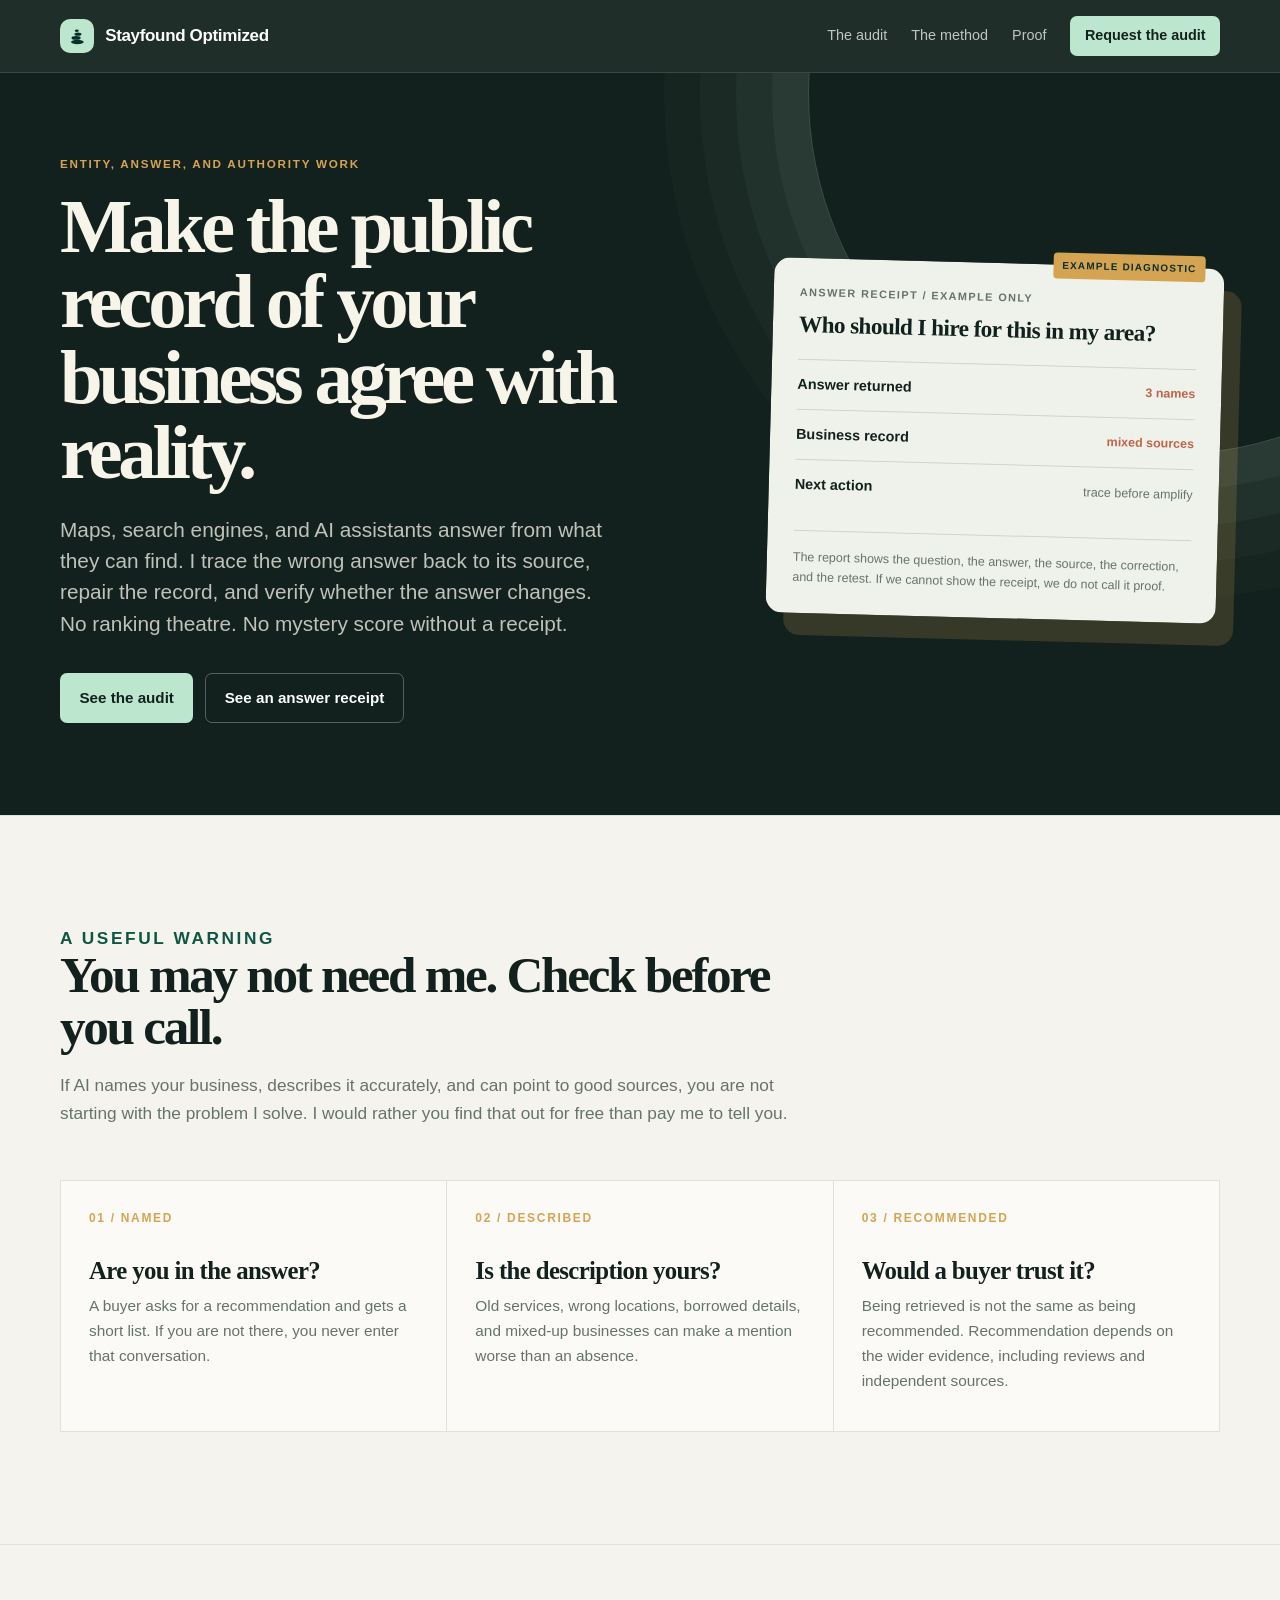
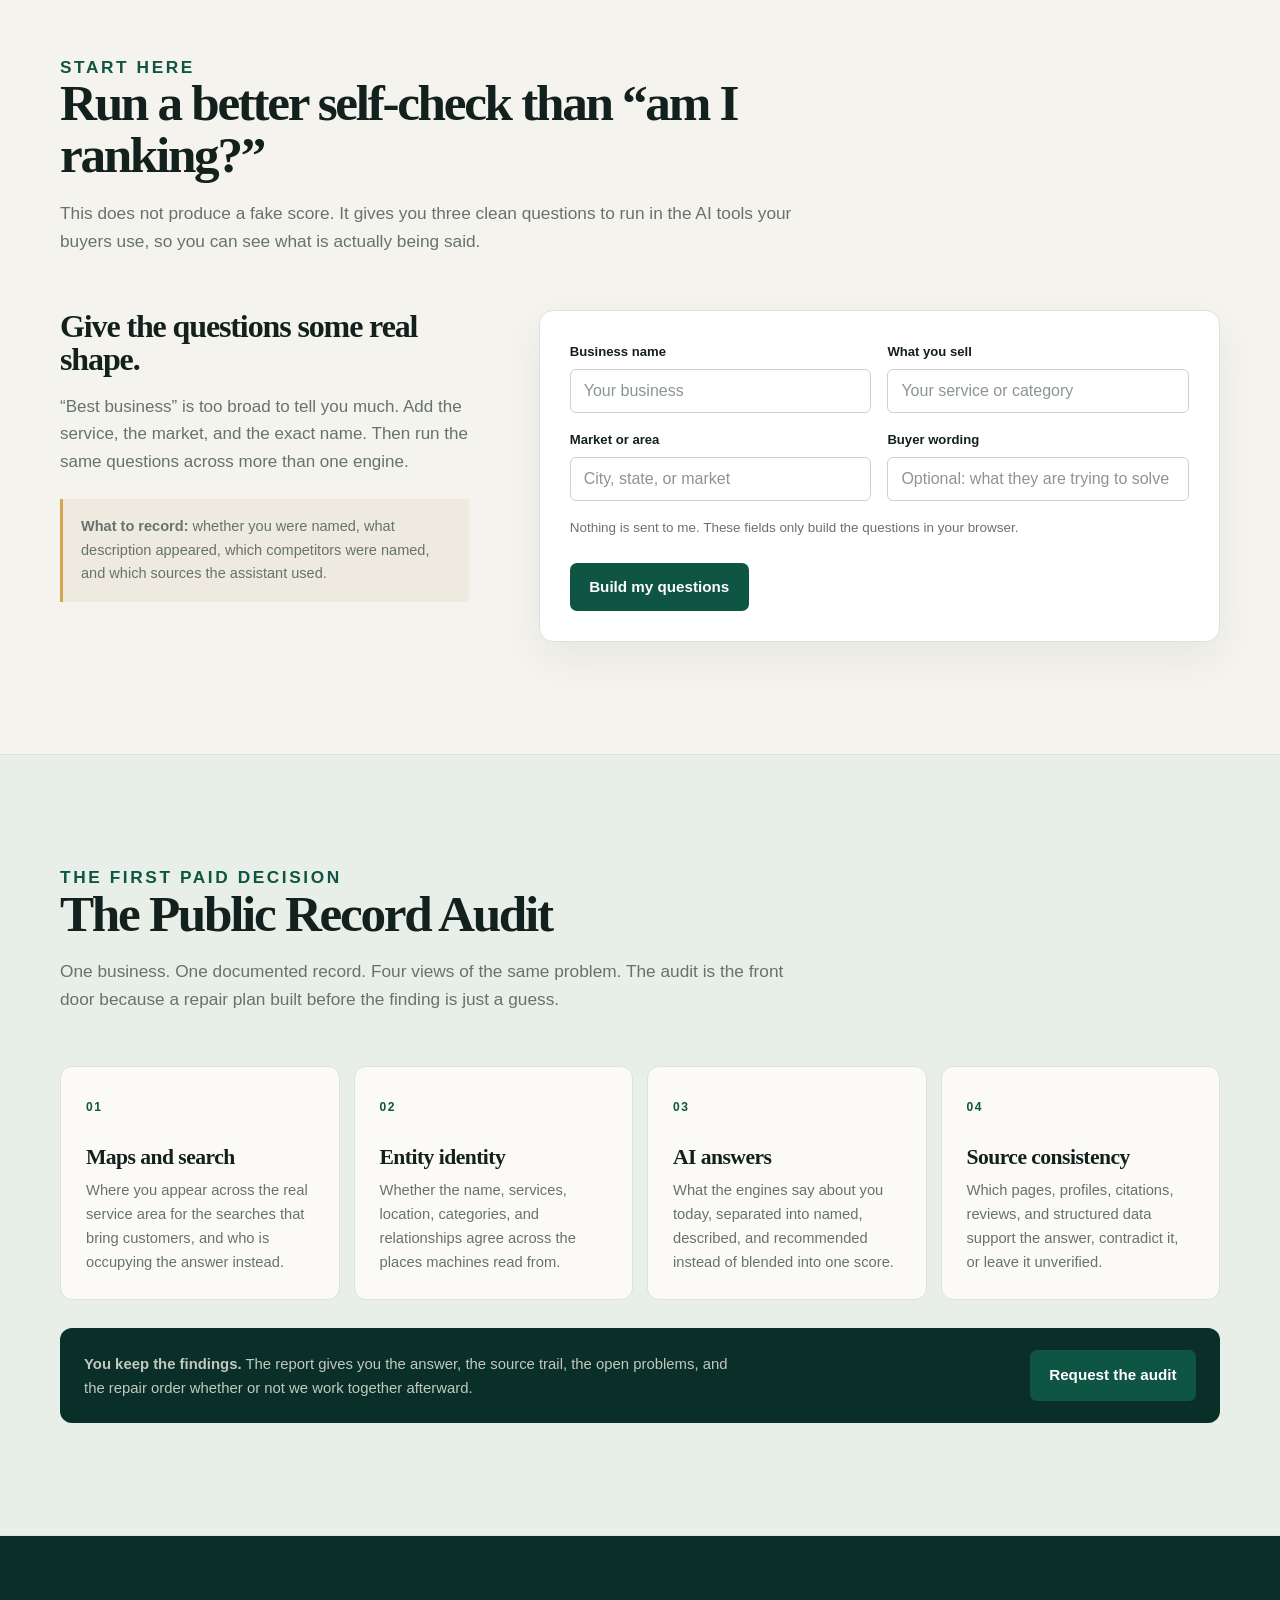
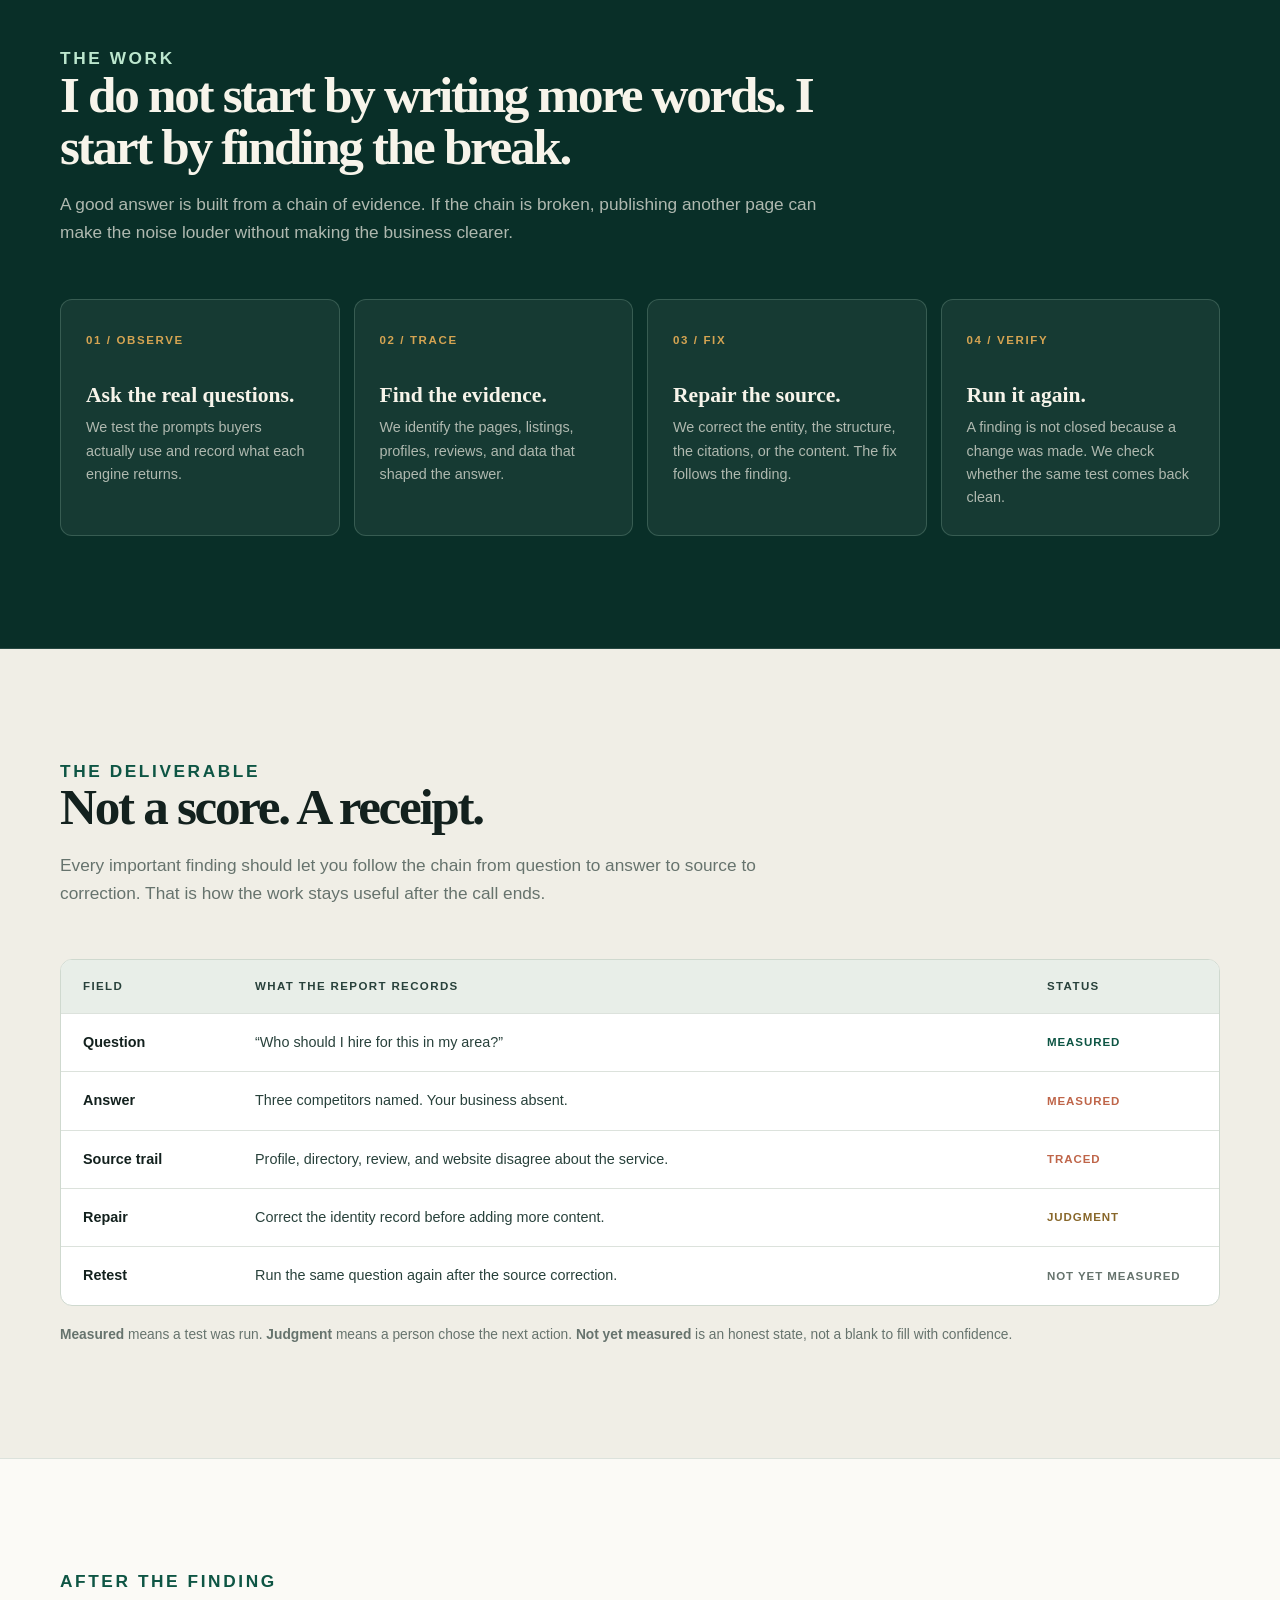
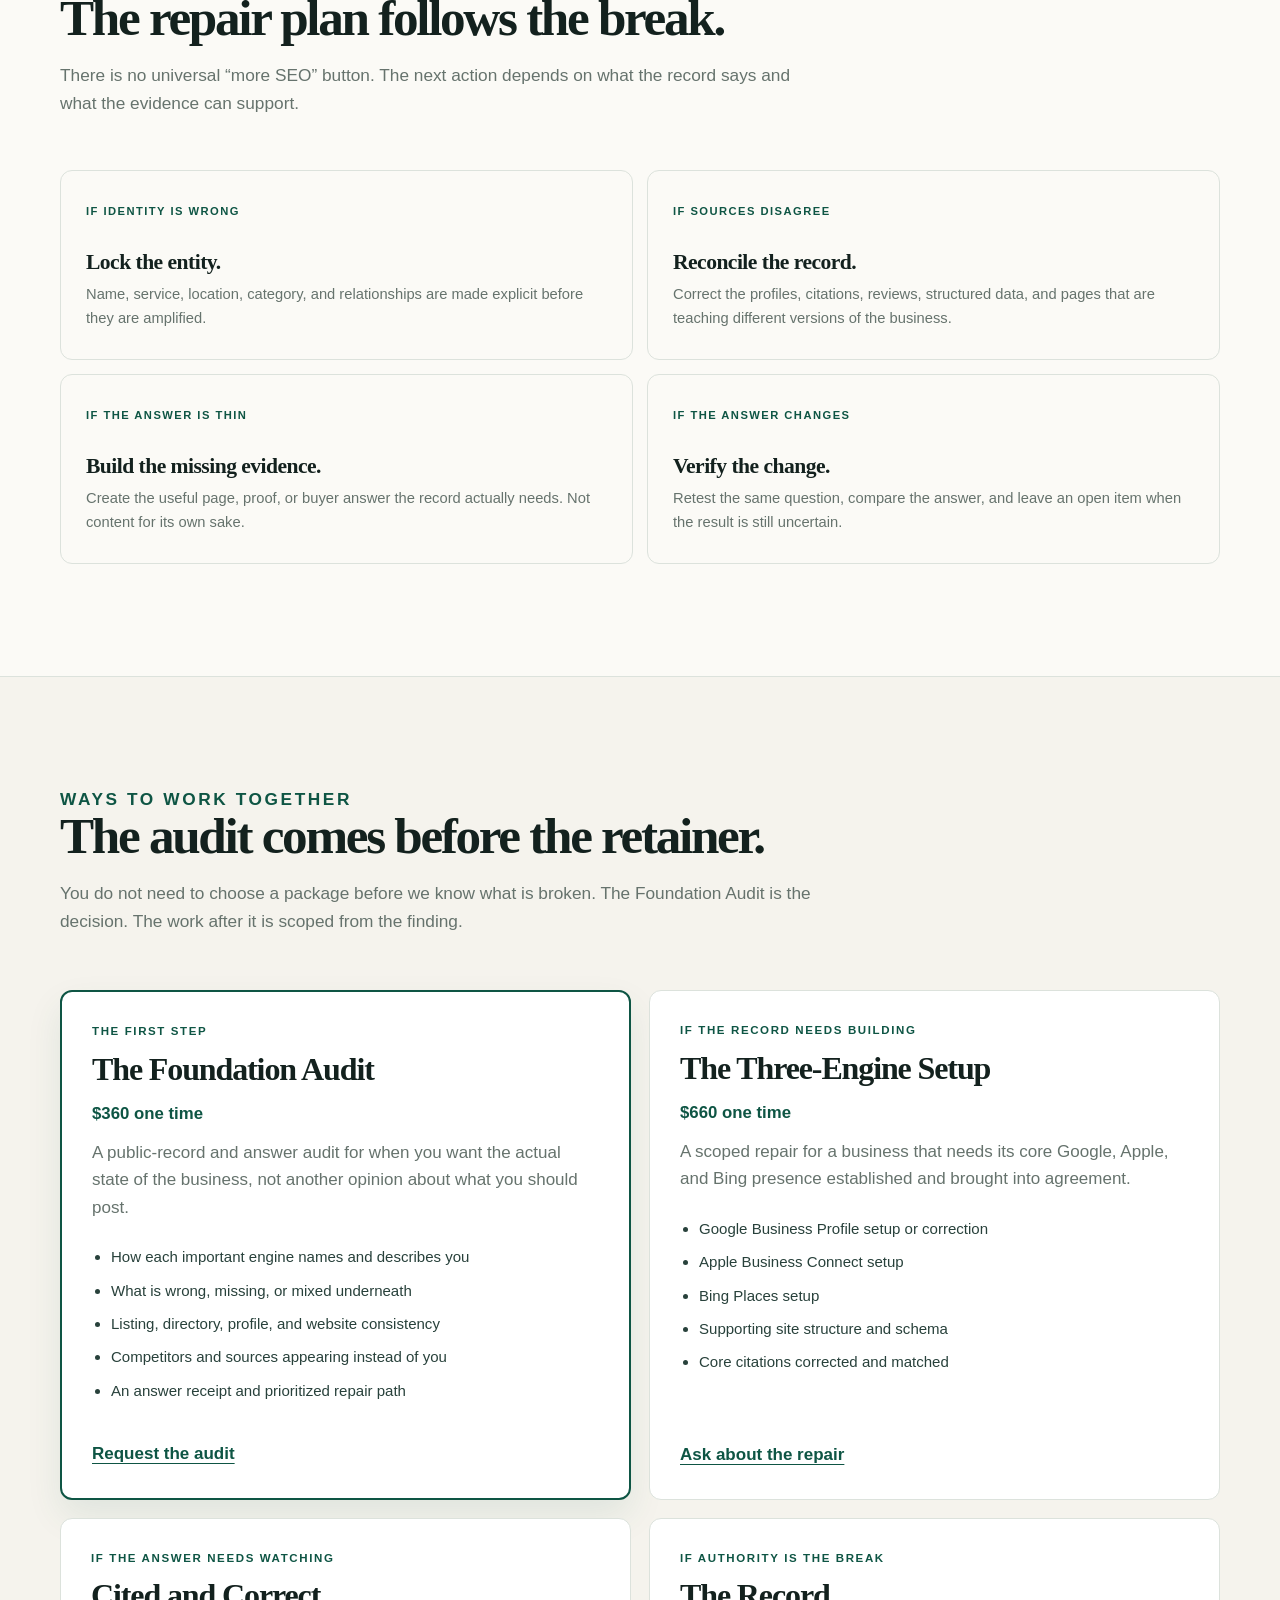
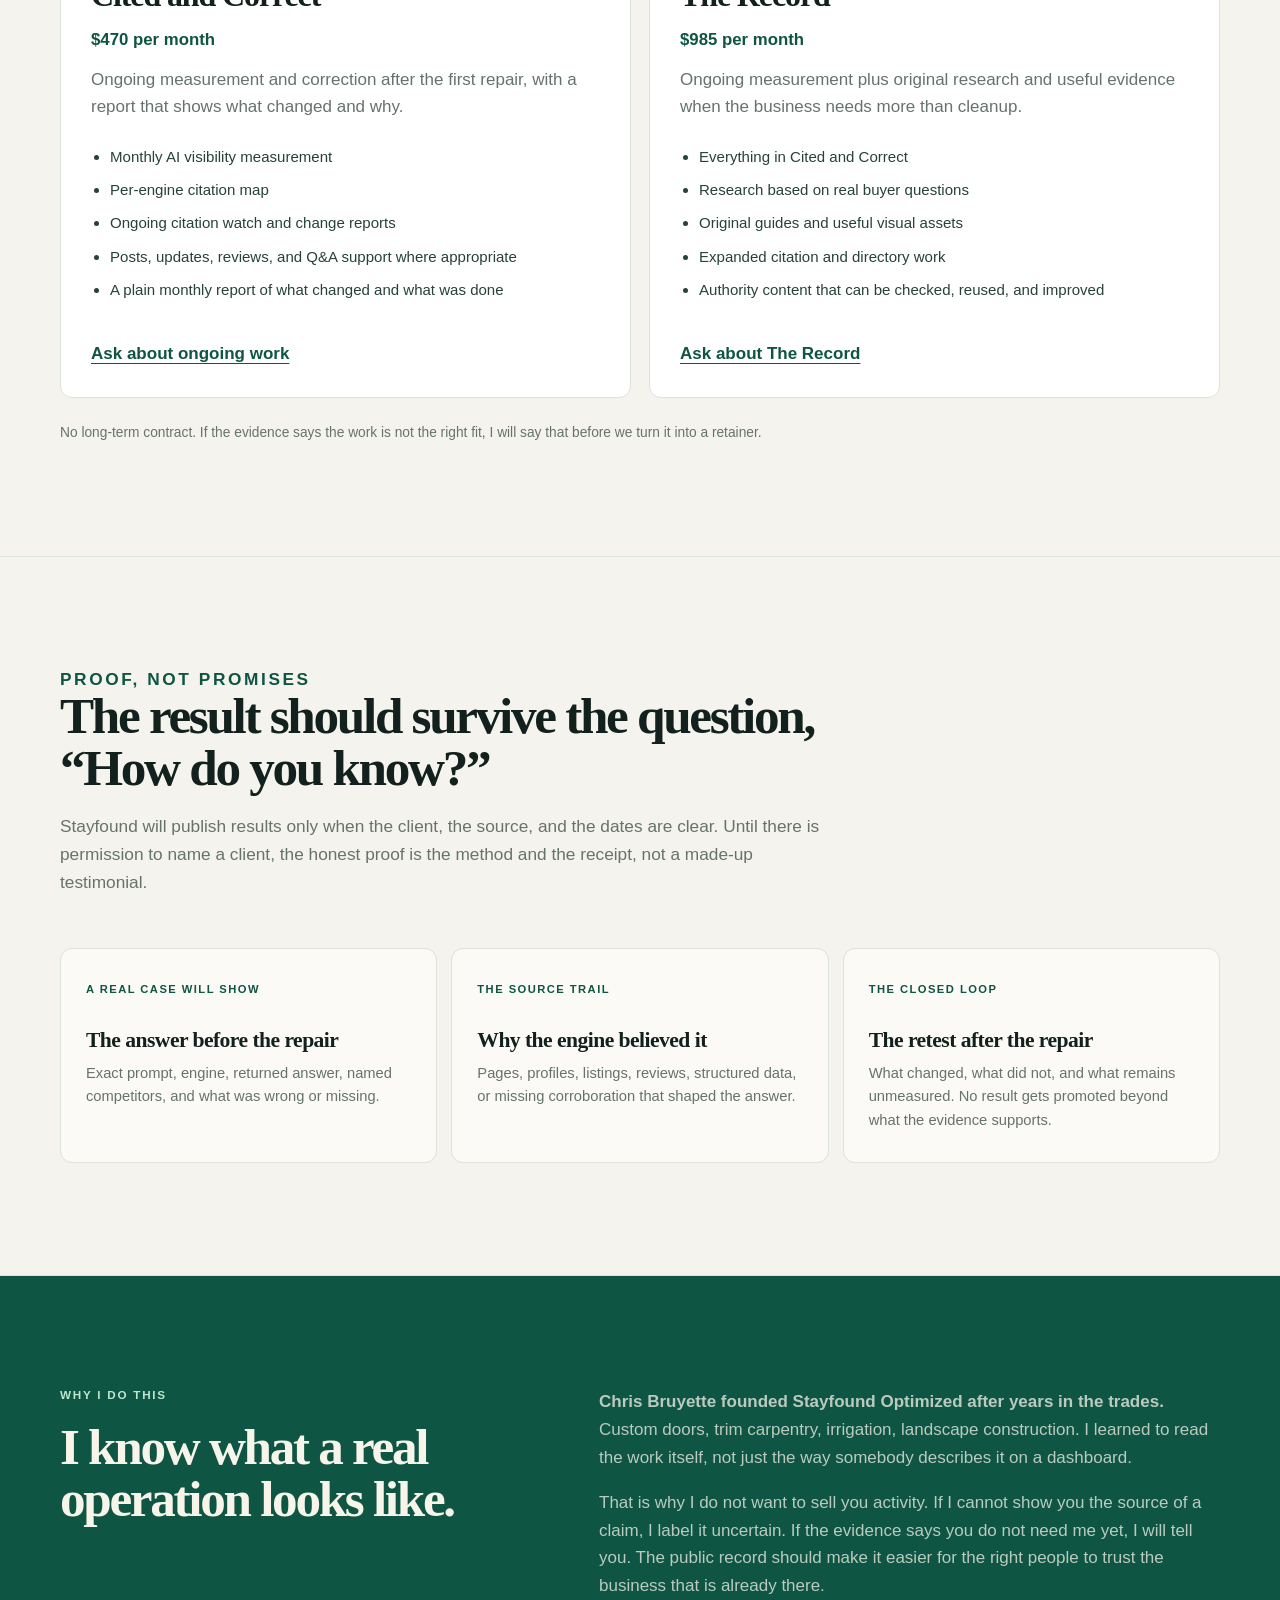
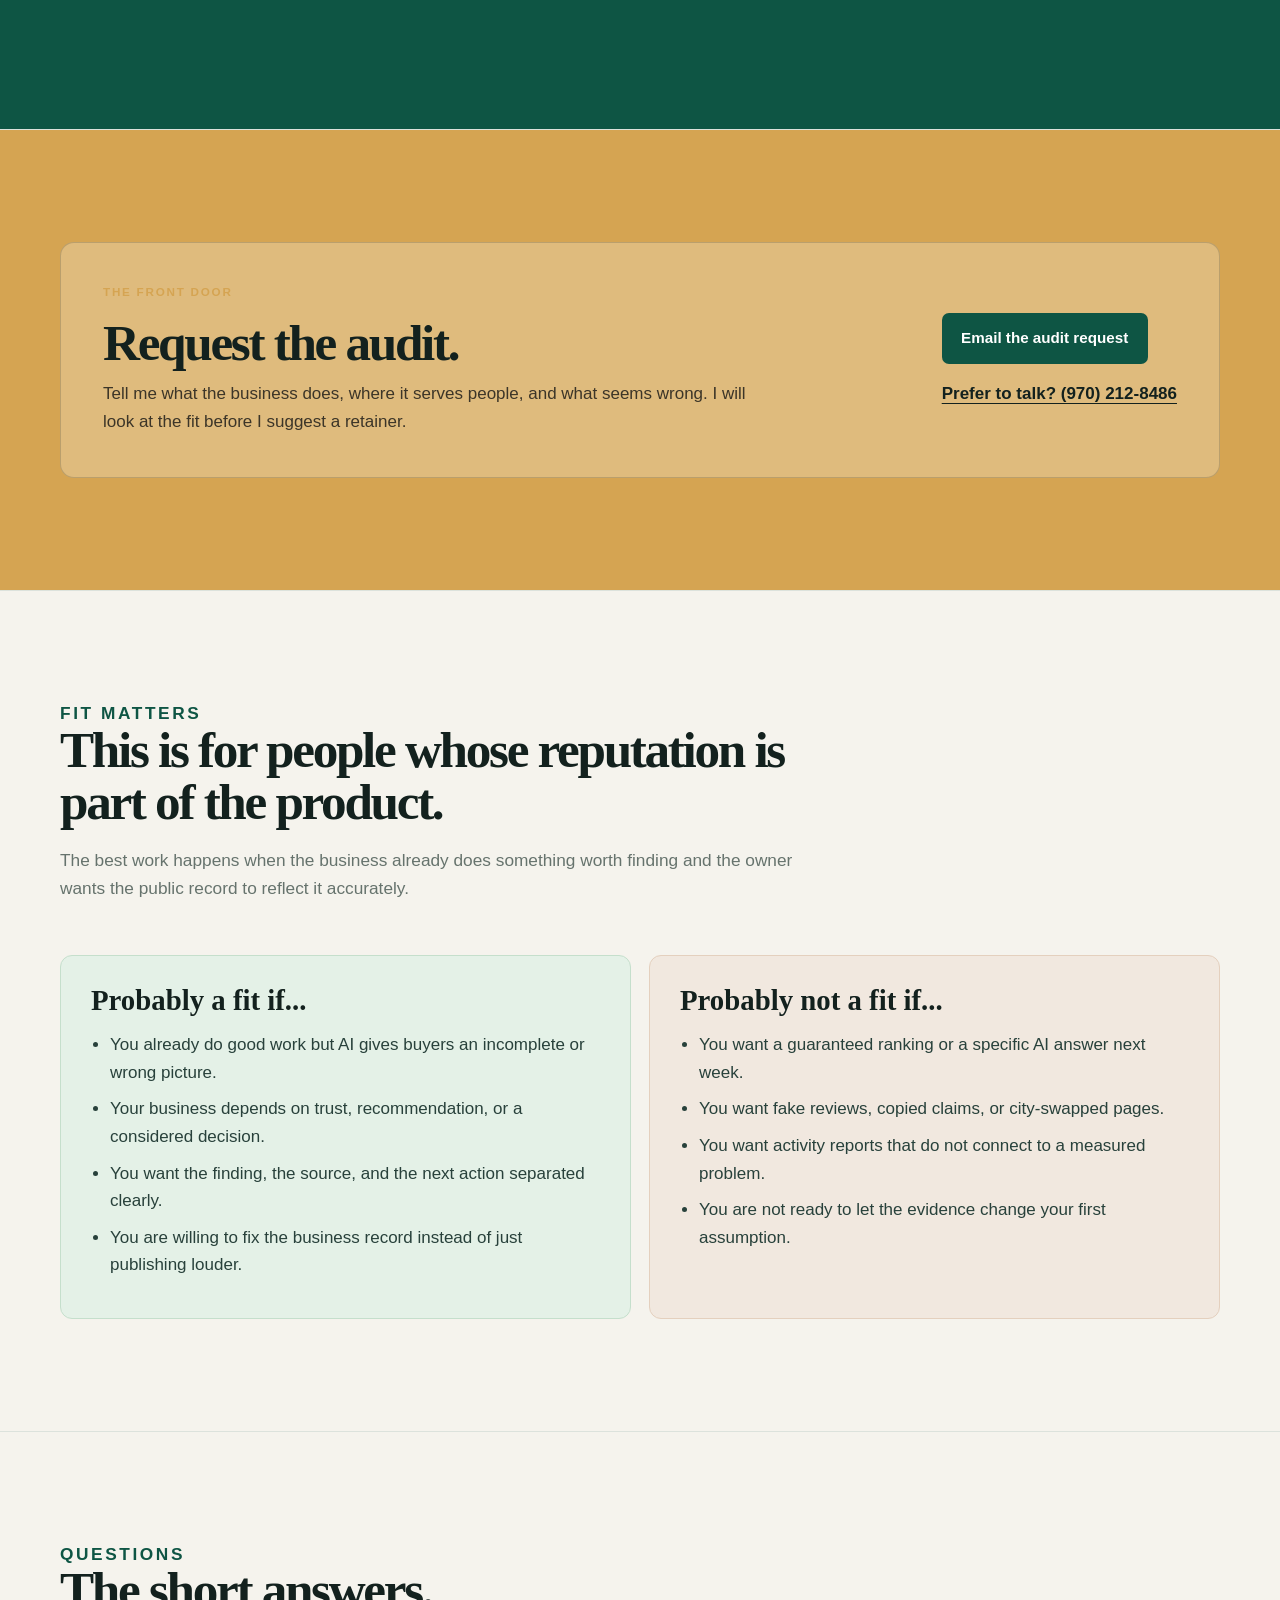
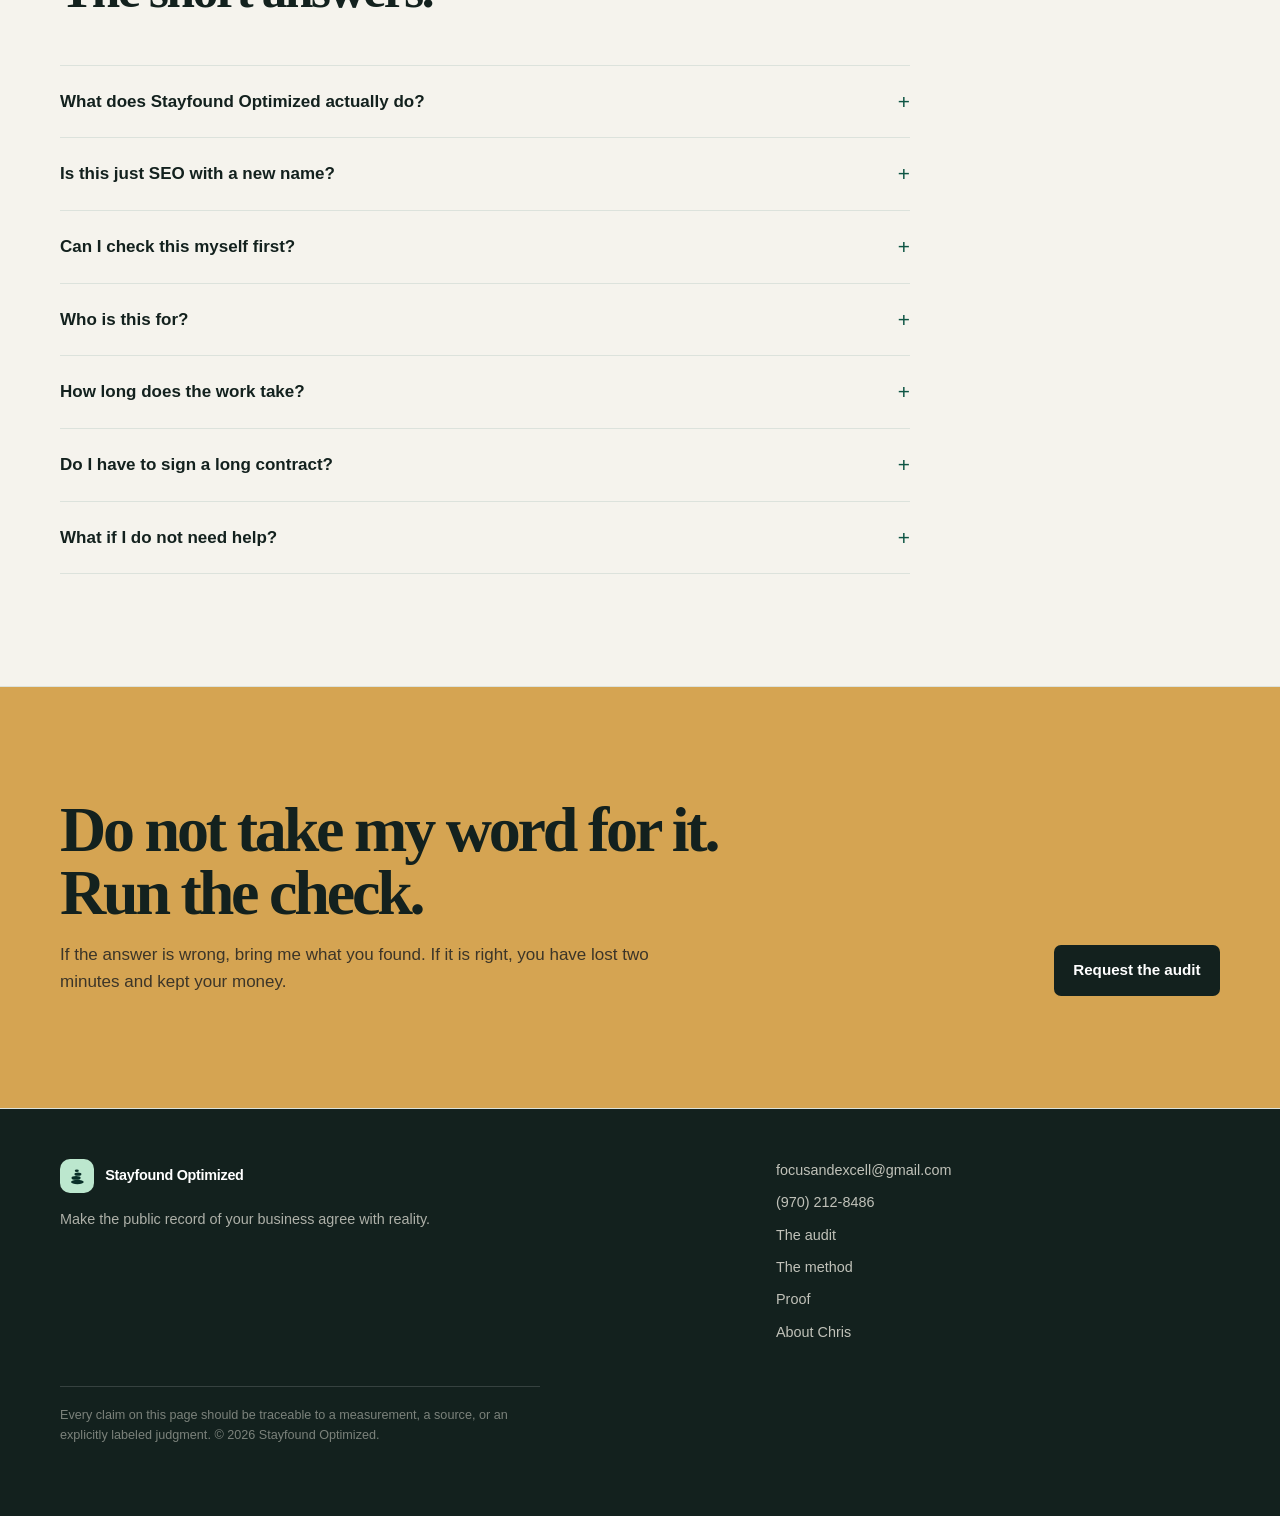
==== commit 6d7d3097: "close Stayfound release review findings. Add WebPage structured data to each supporting route, recon" ====
--- a/index.html
+++ b/index.html
@@ -39,10 +39,6 @@
       "image": "https://stayfoundoptimized.com/og.png",
       "email": "focusandexcell@gmail.com",
       "telephone": "+1-970-212-8486",
-      "areaServed": [
-        { "@type": "Country", "name": "United States" },
-        { "@type": "State", "name": "Colorado" }
-      ],
       "founder": { "@id": "https://stayfoundoptimized.com/#chris" },
       "knowsAbout": [
         "AI visibility measurement", "AI citation tracking", "entity alignment",
@@ -115,7 +111,7 @@
         { "@type": "Question", "name": "Is this just SEO with a new name?", "acceptedAnswer": { "@type": "Answer", "text": "No. Search visibility still matters, but an AI answer is not a list of ten blue links. The work here also looks at entity identity, third-party corroboration, structured information, reviews, and the sources an assistant uses when it forms an answer." } },
         { "@type": "Question", "name": "Can I check this myself first?", "acceptedAnswer": { "@type": "Answer", "text": "Yes. Ask an AI assistant the question a real buyer would ask, ask it about your business by name, and ask which sources it used. That is not a full audit, but it will show you whether the problem is absence, inaccuracy, or weak evidence." } },
         { "@type": "Question", "name": "Who is this for?", "acceptedAnswer": { "@type": "Answer", "text": "It is for established businesses and mission-driven organizations whose reputation matters, especially when a buyer's recommendation depends on being understood correctly. It is not for someone looking for a guaranteed ranking next week." } },
-        { "@type": "Question", "name": "How long does the work take?", "acceptedAnswer": { "@type": "Answer", "text": "The Foundation Audit is a one-time engagement. Ongoing changes depend on what is wrong and where the evidence lives. Established signals can shift within 30 to 60 days, but a specific ranking promise next week would be guesswork." } },
+        { "@type": "Question", "name": "How long does the work take?", "acceptedAnswer": { "@type": "Answer", "text": "The Foundation Audit is a one-time engagement. Ongoing changes depend on what is wrong and where the evidence lives. I retest the same question after a repair rather than promise a timetable." } },
         { "@type": "Question", "name": "Do I have to sign a long contract?", "acceptedAnswer": { "@type": "Answer", "text": "No. Ongoing work is month to month. The goal is to earn its place by showing what changed and what was done." } },
         { "@type": "Question", "name": "What if I do not need help?", "acceptedAnswer": { "@type": "Answer", "text": "Then I will tell you. The self-check on this page is there so you can see the problem before paying for an audit. If your business is named, described correctly, and supported by good sources, you may not need Stayfound Optimized yet." } }
       ]
@@ -335,7 +331,7 @@
 
   <section class="section" id="self-check"><div class="wrap"><div class="section-heading"><p class="kicker">Start here</p><h2>Run a better self-check than “am I ranking?”</h2><p>This does not produce a fake score. It gives you three clean questions to run in the AI tools your buyers use, so you can see what is actually being said.</p></div><div class="check-layout"><div class="check-intro"><h3>Give the questions some real shape.</h3><p>“Best business” is too broad to tell you much. Add the service, the market, and the exact name. Then run the same questions across more than one engine.</p><p class="check-note"><strong>What to record:</strong> whether you were named, what description appeared, which competitors were named, and which sources the assistant used.</p></div><form class="check-form" id="check-form"><div class="field-grid"><label for="business">Business name <input id="business" name="business" placeholder="Your business" autocomplete="organization" required></label><label for="service">What you sell <input id="service" name="service" placeholder="Your service or category" required></label><label for="market">Market or area <input id="market" name="market" placeholder="City, state, or market" required></label><label for="buyer">Buyer wording <input id="buyer" name="buyer" placeholder="Optional: what they are trying to solve"></label></div><p class="form-help">Nothing is sent to me. These fields only build the questions in your browser.</p><button class="button dark" type="submit">Build my questions</button><div class="prompts" id="prompts" aria-live="polite"><h4>Your three questions</h4><p>Run each one in at least two engines. Save the answers and the sources before you change anything.</p><div class="prompt-row"><code id="prompt-1"></code><button class="copy-button" type="button" data-prompt="prompt-1">Copy</button></div><div class="prompt-row"><code id="prompt-2"></code><button class="copy-button" type="button" data-prompt="prompt-2">Copy</button></div><div class="prompt-row"><code id="prompt-3"></code><button class="copy-button" type="button" data-prompt="prompt-3">Copy</button></div><div class="engine-links" aria-label="AI engines"><span>Open an engine:</span><a href="https://chatgpt.com/" rel="noopener">ChatGPT</a><a href="https://claude.ai/new" rel="noopener">Claude</a><a href="https://gemini.google.com/app" rel="noopener">Gemini</a><a href="https://www.perplexity.ai/" rel="noopener">Perplexity</a></div></div></form></div></div></section>
 
-  <section class="section audit-section" id="audit"><div class="wrap"><div class="section-heading"><p class="kicker">The first paid decision</p><h2>The Public Record Audit</h2><p>One business. One verified record. Four views of the same problem. The audit is the front door because a repair plan built before the finding is just a guess.</p></div><div class="audit-grid"><article class="audit-card"><span class="audit-number">01</span><h3>Maps and search</h3><p>Where you appear across the real service area for the searches that bring customers, and who is occupying the answer instead.</p></article><article class="audit-card"><span class="audit-number">02</span><h3>Entity identity</h3><p>Whether the name, services, location, categories, and relationships agree across the places machines read from.</p></article><article class="audit-card"><span class="audit-number">03</span><h3>AI answers</h3><p>What the engines say about you today, separated into named, described, and recommended instead of blended into one score.</p></article><article class="audit-card"><span class="audit-number">04</span><h3>Source consistency</h3><p>Which pages, profiles, citations, reviews, and structured data support the answer, contradict it, or leave it unverified.</p></article></div><div class="audit-bottom"><p><strong>You keep the findings.</strong> The report gives you the answer, the source trail, the open problems, and the repair order whether or not we work together afterward.</p><a class="button dark" href="#request">Request the audit</a></div></div></section>
+  <section class="section audit-section" id="audit"><div class="wrap"><div class="section-heading"><p class="kicker">The first paid decision</p><h2>The Public Record Audit</h2><p>One business. One documented record. Four views of the same problem. The audit is the front door because a repair plan built before the finding is just a guess.</p></div><div class="audit-grid"><article class="audit-card"><span class="audit-number">01</span><h3>Maps and search</h3><p>Where you appear across the real service area for the searches that bring customers, and who is occupying the answer instead.</p></article><article class="audit-card"><span class="audit-number">02</span><h3>Entity identity</h3><p>Whether the name, services, location, categories, and relationships agree across the places machines read from.</p></article><article class="audit-card"><span class="audit-number">03</span><h3>AI answers</h3><p>What the engines say about you today, separated into named, described, and recommended instead of blended into one score.</p></article><article class="audit-card"><span class="audit-number">04</span><h3>Source consistency</h3><p>Which pages, profiles, citations, reviews, and structured data support the answer, contradict it, or leave it unverified.</p></article></div><div class="audit-bottom"><p><strong>You keep the findings.</strong> The report gives you the answer, the source trail, the open problems, and the repair order whether or not we work together afterward.</p><a class="button dark" href="#request">Request the audit</a></div></div></section>
 
   <section class="section dark-section" id="how"><div class="wrap"><div class="section-heading"><p class="kicker">The work</p><h2>I do not start by writing more words. I start by finding the break.</h2><p>A good answer is built from a chain of evidence. If the chain is broken, publishing another page can make the noise louder without making the business clearer.</p></div><div class="method-grid"><article class="method"><span class="method-number">01 / OBSERVE</span><h3>Ask the real questions.</h3><p>We test the prompts buyers actually use and record what each engine returns.</p></article><article class="method"><span class="method-number">02 / TRACE</span><h3>Find the evidence.</h3><p>We identify the pages, listings, profiles, reviews, and data that shaped the answer.</p></article><article class="method"><span class="method-number">03 / FIX</span><h3>Repair the source.</h3><p>We correct the entity, the structure, the citations, or the content. The fix follows the finding.</p></article><article class="method"><span class="method-number">04 / VERIFY</span><h3>Run it again.</h3><p>A finding is not closed because a change was made. We check whether the same test comes back clean.</p></article></div></div></section>
   <section class="section receipt-section" id="receipt"><div class="wrap"><div class="section-heading"><p class="kicker">The deliverable</p><h2>Not a score. A receipt.</h2><p>Every important finding should let you follow the chain from question to answer to source to correction. That is how the work stays useful after the call ends.</p></div><div class="receipt-ledger"><div class="ledger-row ledger-head"><span>Field</span><span>What the report records</span><span>Status</span></div><div class="ledger-row"><strong>Question</strong><span>“Who should I hire for this in my area?”</span><b class="status-neutral">measured</b></div><div class="ledger-row"><strong>Answer</strong><span>Three competitors named. Your business absent.</span><b class="status-warn">measured</b></div><div class="ledger-row"><strong>Source trail</strong><span>Profile, directory, review, and website disagree about the service.</span><b class="status-warn">traced</b></div><div class="ledger-row"><strong>Repair</strong><span>Correct the identity record before adding more content.</span><b class="status-judgment">judgment</b></div><div class="ledger-row"><strong>Retest</strong><span>Run the same question again after the source correction.</span><b class="status-unknown">not yet measured</b></div></div><p class="receipt-caption"><strong>Measured</strong> means a test was run. <strong>Judgment</strong> means a person chose the next action. <strong>Not yet measured</strong> is an honest state, not a blank to fill with confidence.</p></div></section>
@@ -345,13 +341,13 @@
 
   <section class="section" id="results"><div class="wrap"><div class="section-heading"><p class="kicker">Proof, not promises</p><h2>The result should survive the question, “How do you know?”</h2><p>Stayfound will publish results only when the client, the source, and the dates are clear. Until there is permission to name a client, the honest proof is the method and the receipt, not a made-up testimonial.</p></div><div class="proof-grid"><article class="proof-card"><span class="proof-label">A real case will show</span><h3>The answer before the repair</h3><p>Exact prompt, engine, returned answer, named competitors, and what was wrong or missing.</p></article><article class="proof-card"><span class="proof-label">The source trail</span><h3>Why the engine believed it</h3><p>Pages, profiles, listings, reviews, structured data, or missing corroboration that shaped the answer.</p></article><article class="proof-card"><span class="proof-label">The closed loop</span><h3>The retest after the repair</h3><p>What changed, what did not, and what remains unmeasured. No result gets promoted beyond what the evidence supports.</p></article></div></div></section>
 
-  <section class="section about-section"><div class="wrap about-grid"><div><p class="kicker">Why I do this</p><h2>I know what a real operation looks like.</h2></div><div><p>I spent years in the trades before I ever marketed anything. Custom doors, trim carpentry, irrigation, landscape construction. I learned to read the work itself, not just the way somebody describes it on a dashboard.</p><p>That is why I do not want to sell you activity. If I cannot show you the source of a claim, I label it uncertain. If the evidence says you do not need me yet, I will tell you. The public record should make it easier for the right people to trust the business that is already there.</p></div></div></section>
+  <section class="section about-section"><div class="wrap about-grid"><div><p class="kicker">Why I do this</p><h2>I know what a real operation looks like.</h2></div><div><p><strong>Chris Bruyette founded Stayfound Optimized after years in the trades.</strong> Custom doors, trim carpentry, irrigation, landscape construction. I learned to read the work itself, not just the way somebody describes it on a dashboard.</p><p>That is why I do not want to sell you activity. If I cannot show you the source of a claim, I label it uncertain. If the evidence says you do not need me yet, I will tell you. The public record should make it easier for the right people to trust the business that is already there.</p></div></div></section>
 
   <section class="section request-section" id="request"><div class="wrap"><div class="request-box"><div><p class="kicker">The front door</p><h2>Request the audit.</h2><p>Tell me what the business does, where it serves people, and what seems wrong. I will look at the fit before I suggest a retainer.</p></div><div class="request-actions"><a class="button dark" href="mailto:focusandexcell@gmail.com?subject=Public%20Record%20Audit">Email the audit request</a><a class="text-link" href="tel:+19702128486">Prefer to talk? (970) 212-8486</a></div></div></div></section>
 
   <section class="section"><div class="wrap"><div class="section-heading"><p class="kicker">Fit matters</p><h2>This is for people whose reputation is part of the product.</h2><p>The best work happens when the business already does something worth finding and the owner wants the public record to reflect it accurately.</p></div><div class="fit-grid"><div class="fit yes"><h3>Probably a fit if...</h3><ul><li>You already do good work but AI gives buyers an incomplete or wrong picture.</li><li>Your business depends on trust, recommendation, or a considered decision.</li><li>You want the finding, the source, and the next action separated clearly.</li><li>You are willing to fix the business record instead of just publishing louder.</li></ul></div><div class="fit no"><h3>Probably not a fit if...</h3><ul><li>You want a guaranteed ranking or a specific AI answer next week.</li><li>You want fake reviews, copied claims, or city-swapped pages.</li><li>You want activity reports that do not connect to a measured problem.</li><li>You are not ready to let the evidence change your first assumption.</li></ul></div></div></div></section>
 
-  <section class="section" id="questions"><div class="wrap"><div class="section-heading"><p class="kicker">Questions</p><h2>The short answers.</h2></div><div class="faq"><details><summary>What does Stayfound Optimized actually do?</summary><p>I measure how AI assistants name, describe, and recommend a business. Then I trace the evidence behind those answers and fix the parts that are wrong, missing, or inconsistent.</p></details><details><summary>Is this just SEO with a new name?</summary><p>No. Search visibility still matters, but an AI answer is not a list of ten blue links. This work also looks at entity identity, third-party corroboration, structured information, reviews, and the sources an assistant uses when it forms an answer.</p></details><details><summary>Can I check this myself first?</summary><p>Yes. Use the self-check above. It is not a full audit, but it will show whether the problem is absence, inaccuracy, or weak evidence.</p></details><details><summary>Who is this for?</summary><p>Established businesses and mission-driven organizations whose reputation matters, especially when a buyer's recommendation depends on being understood correctly.</p></details><details><summary>How long does the work take?</summary><p>The Foundation Audit is a one-time engagement. Ongoing changes depend on what is wrong and where the evidence lives. Established signals can shift within 30 to 60 days, but a specific ranking promise next week would be guesswork.</p></details><details><summary>Do I have to sign a long contract?</summary><p>No. Ongoing work is month to month. The goal is to earn its place by showing what changed and what was done.</p></details><details><summary>What if I do not need help?</summary><p>Then I will tell you. If your business is named, described correctly, and supported by good sources, you may not need Stayfound Optimized yet.</p></details></div></div></section>
+  <section class="section" id="questions"><div class="wrap"><div class="section-heading"><p class="kicker">Questions</p><h2>The short answers.</h2></div><div class="faq"><details><summary>What does Stayfound Optimized actually do?</summary><p>I measure how AI assistants name, describe, and recommend a business. Then I trace the evidence behind those answers and fix the parts that are wrong, missing, or inconsistent.</p></details><details><summary>Is this just SEO with a new name?</summary><p>No. Search visibility still matters, but an AI answer is not a list of ten blue links. This work also looks at entity identity, third-party corroboration, structured information, reviews, and the sources an assistant uses when it forms an answer.</p></details><details><summary>Can I check this myself first?</summary><p>Yes. Use the self-check above. It is not a full audit, but it will show whether the problem is absence, inaccuracy, or weak evidence.</p></details><details><summary>Who is this for?</summary><p>Established businesses and mission-driven organizations whose reputation matters, especially when a buyer's recommendation depends on being understood correctly.</p></details><details><summary>How long does the work take?</summary><p>The Foundation Audit is a one-time engagement. Ongoing changes depend on what is wrong and where the evidence lives. I retest the same question after a repair rather than promise a timetable.</p></details><details><summary>Do I have to sign a long contract?</summary><p>No. Ongoing work is month to month. The goal is to earn its place by showing what changed and what was done.</p></details><details><summary>What if I do not need help?</summary><p>Then I will tell you. If your business is named, described correctly, and supported by good sources, you may not need Stayfound Optimized yet.</p></details></div></div></section>
 
   <section class="section final"><div class="wrap"><div><h2>Do not take my word for it. Run the check.</h2><p>If the answer is wrong, bring me what you found. If it is right, you have lost two minutes and kept your money.</p></div><a class="button" href="#request">Request the audit</a></div></section>
 </main>
